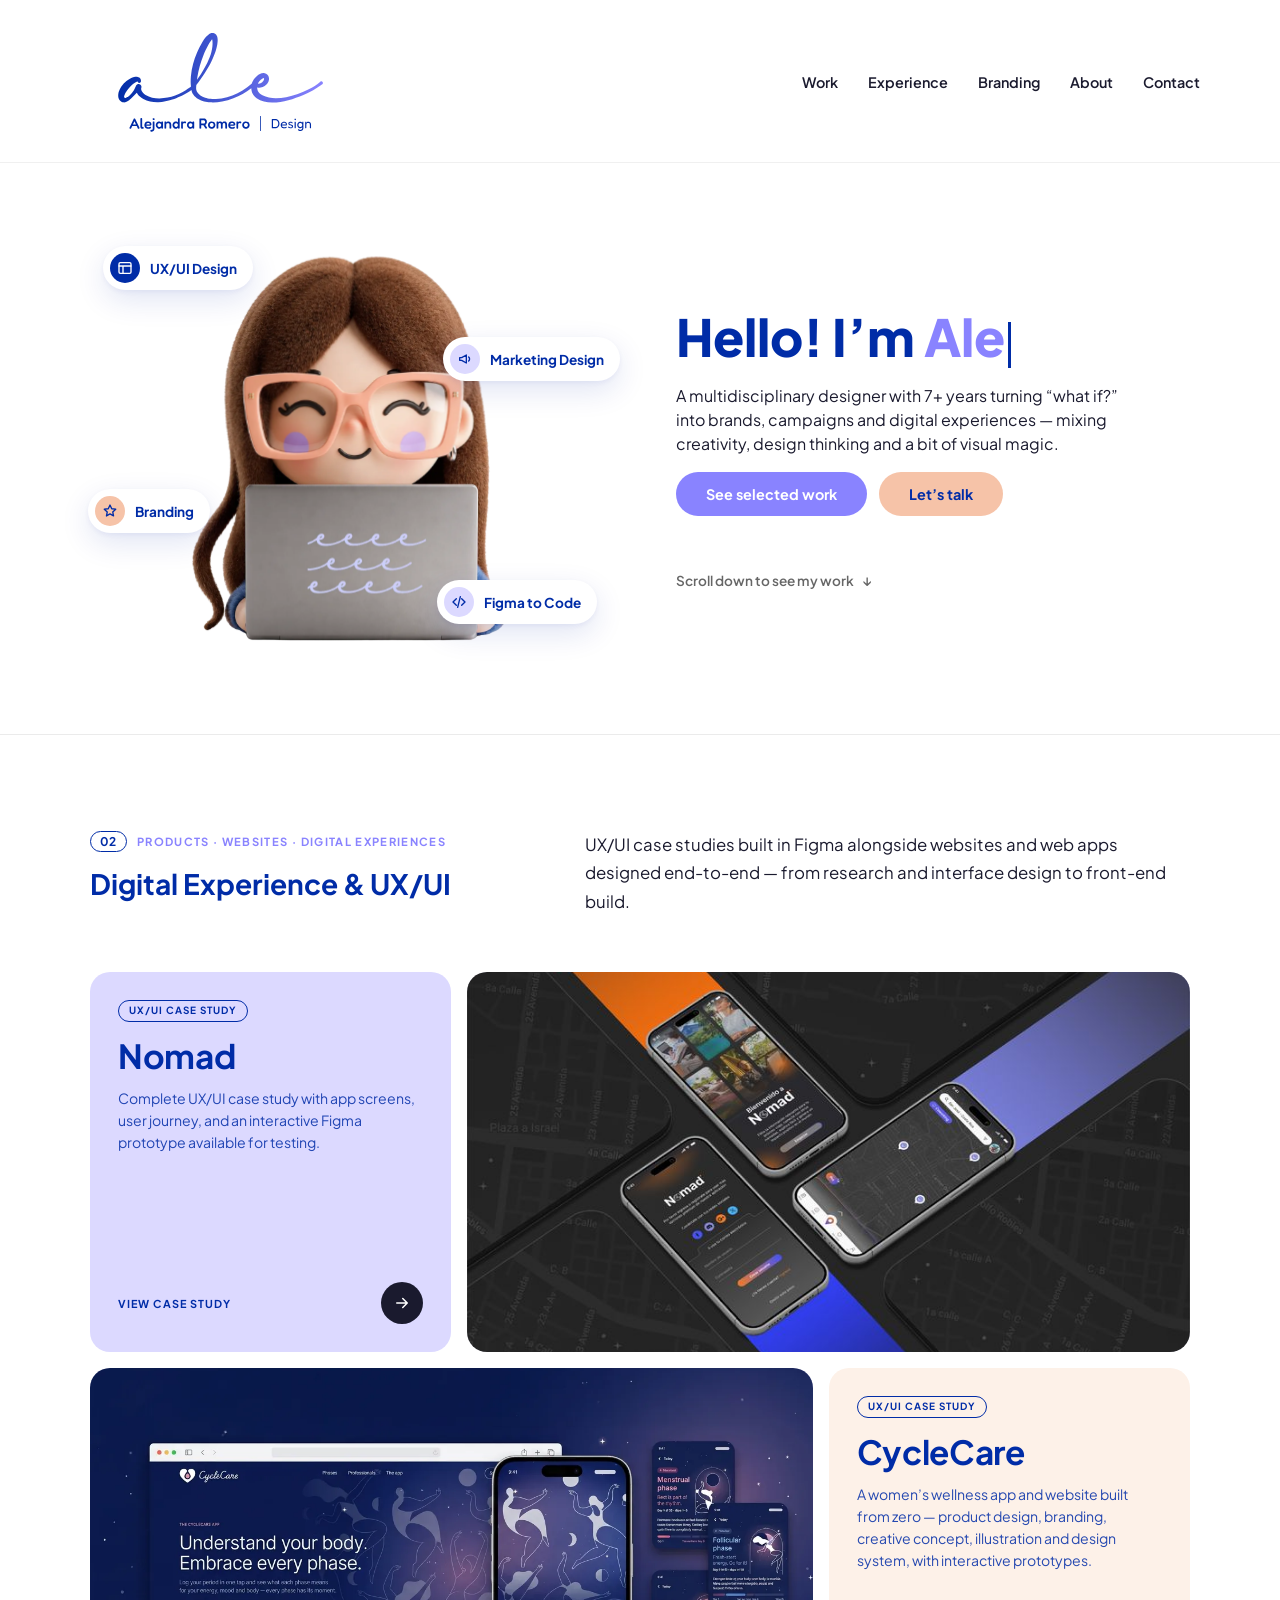
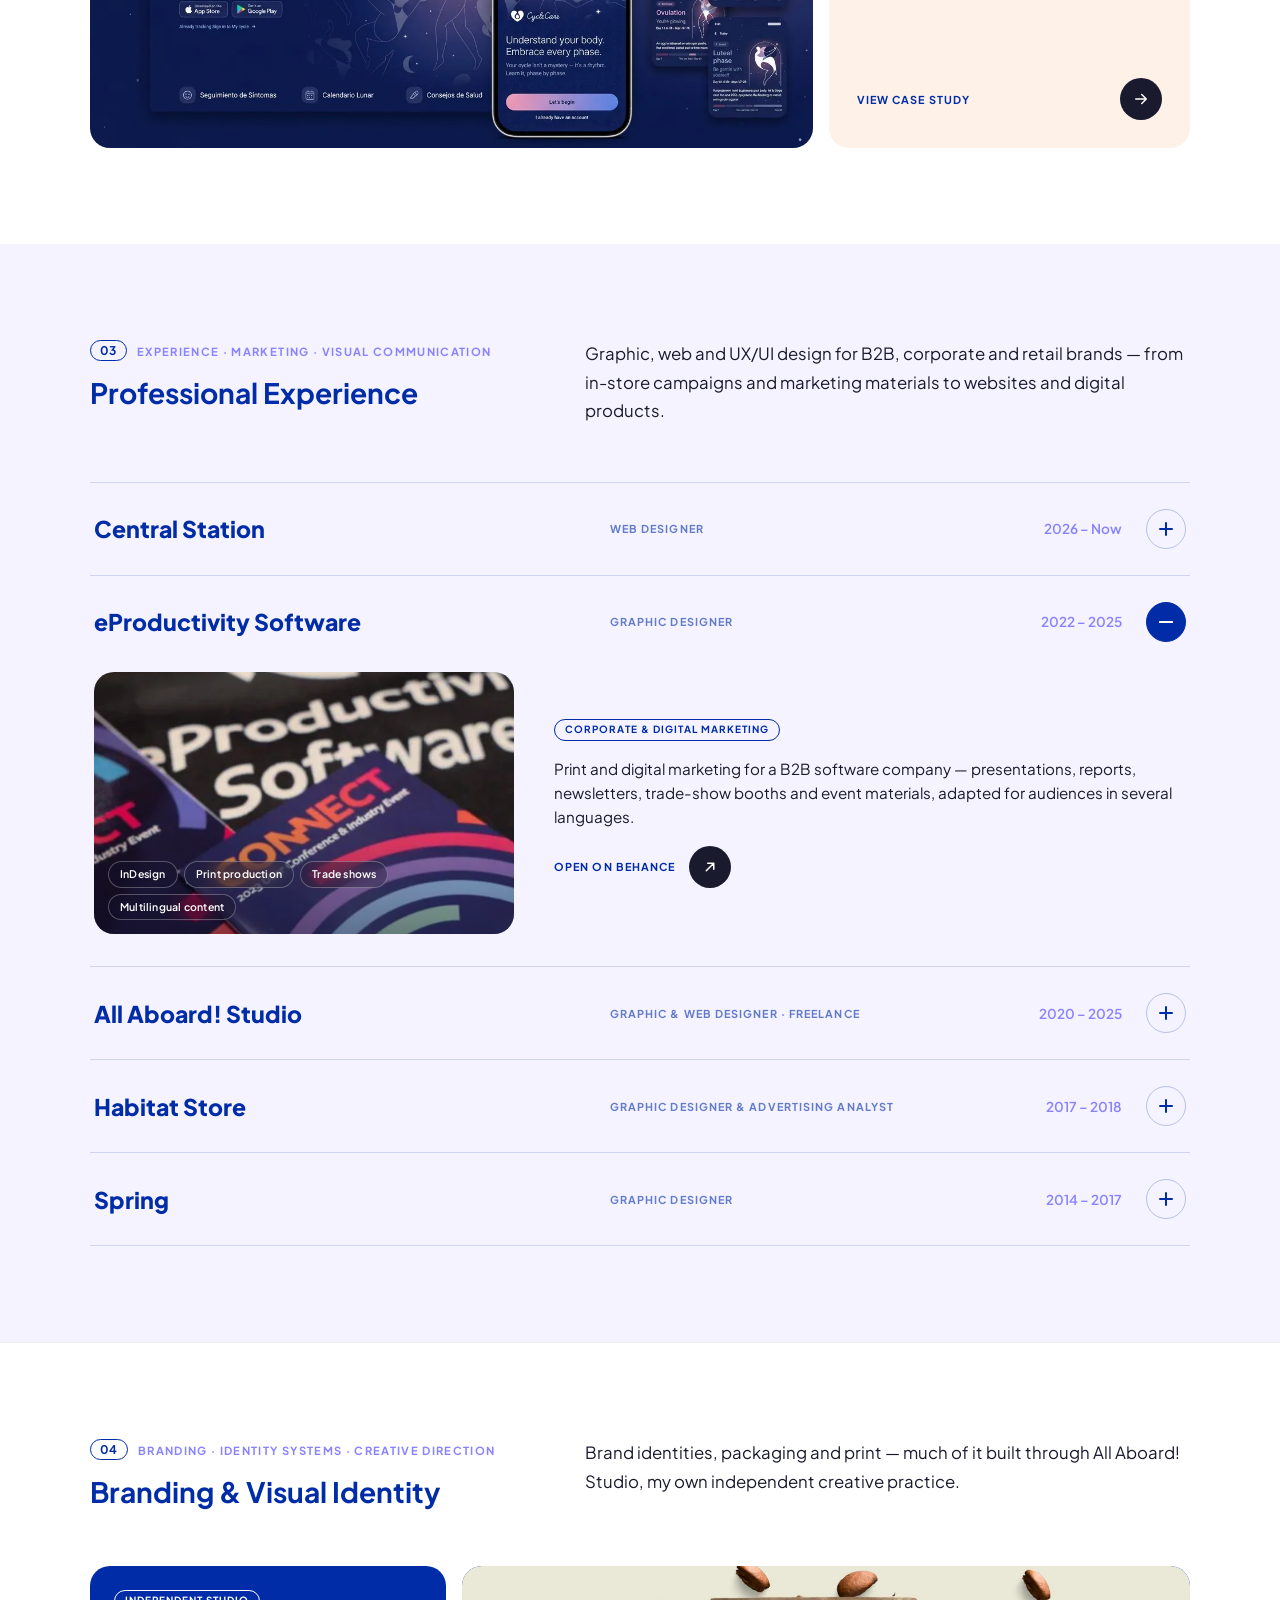
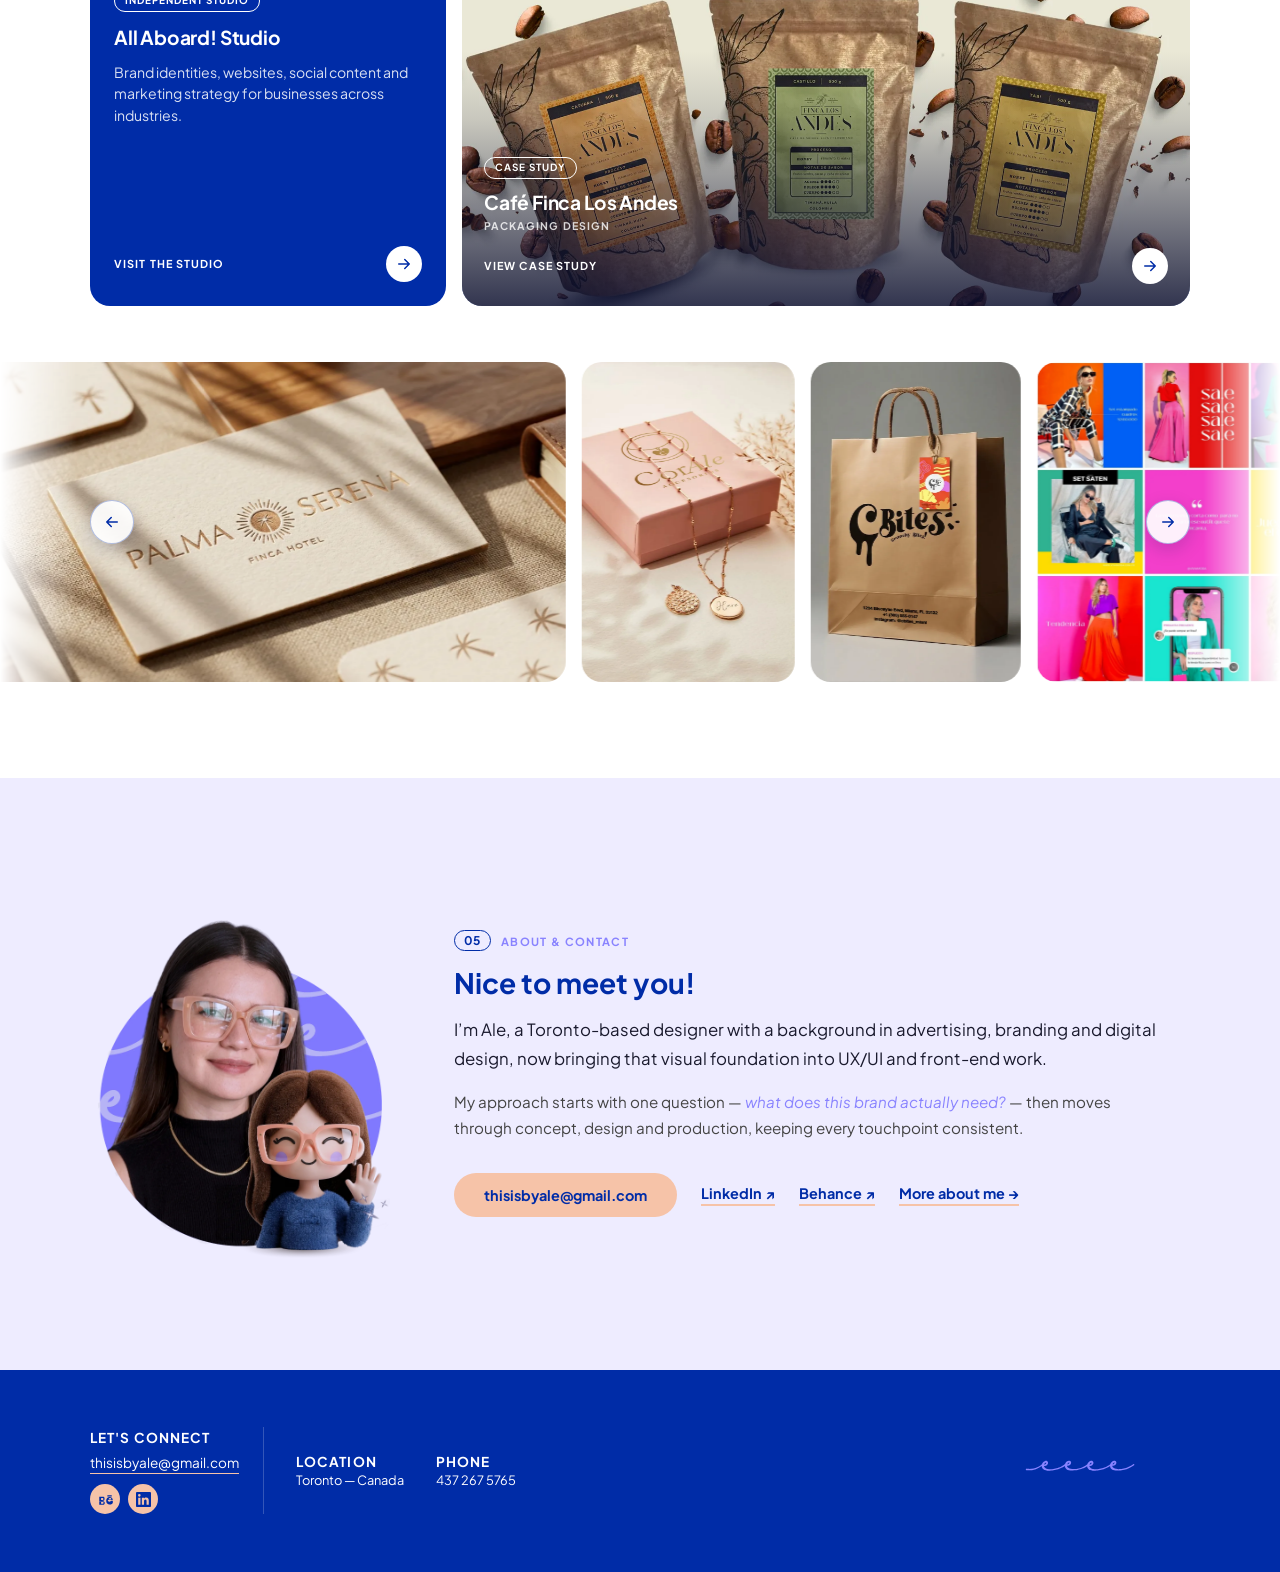
==== index.html @ 92f17f4b "Marquee v2: full-width strips with arrows over images; more spacing on home; All Aboard! page galler" ====
<!DOCTYPE html>
<html lang="en">
<head>
  <meta charset="UTF-8" />
  <meta name="viewport" content="width=device-width, initial-scale=1.0" />
  <title>Ale — Multidisciplinary Designer</title>
  <link rel="icon" href="favicon.ico" sizes="any" />
  <link rel="icon" type="image/png" sizes="32x32" href="assets/favicon-32x32.png" />
  <link rel="icon" type="image/png" sizes="16x16" href="assets/favicon-16x16.png" />
  <link rel="apple-touch-icon" href="assets/apple-touch-icon.png" />
  <link rel="stylesheet" href="style.css" />
  <link href="https://fonts.googleapis.com/css2?family=Plus+Jakarta+Sans:wght@400;500;600;700;800&display=swap" rel="stylesheet" />
</head>
<body>

  <!-- NAV -->
  <nav class="nav">
    <a href="#home" class="nav-brand">
      <img src="assets/ale-logo.svg" alt="ale" class="nav-logo" />
    </a>
    <ul class="nav-links">
      <li><a href="#work" class="nav-link">Work</a></li>
      <li><a href="#experience" class="nav-link">Experience</a></li>
      <li><a href="#branding" class="nav-link">Branding</a></li>
      <li><a href="about.html" class="nav-link">About</a></li>
      <li><a href="#contact" class="nav-link">Contact</a></li>
    </ul>
    <button class="hamburger" aria-label="Menu">
      <span></span><span></span><span></span>
    </button>
  </nav>

  <!-- 01 · HERO -->
  <section class="hero hero-compact" id="home">
    <div class="hero-illo">
      <div class="hero-stage">
      <div class="illo-img ale-anim" role="img" aria-label="Alejandra 3D illustration">
        <div class="ale-breathe">
          <img class="ale-l ale-body" src="assets/3d-image-ale.webp" alt="" />
          <img class="ale-l ale-head" src="assets/3d-image-ale.webp" alt="" />
          <img class="ale-l ale-hl" src="assets/3d-image-ale.webp" alt="" />
          <img class="ale-l ale-hr" src="assets/3d-image-ale.webp" alt="" />
          <img class="ale-l ale-laptop" src="assets/3d-image-ale.webp" alt="" />
        </div>
      </div>
      <ul class="hero-tags" aria-label="Disciplines">
        <li class="hero-tag hero-tag--1"><span class="hero-tag-icon tone-blue" aria-hidden="true"><svg viewBox="0 0 24 24"><rect x="3" y="4" width="18" height="16" rx="2"/><path d="M3 9h18M9 9v11"/></svg></span>UX/UI Design</li>
        <li class="hero-tag hero-tag--3"><span class="hero-tag-icon tone-lilac" aria-hidden="true"><svg viewBox="0 0 24 24"><path d="M4 10v4h3l7 4V6L7 10H4z"/><path d="M17.5 9a4 4 0 0 1 0 6"/></svg></span>Marketing Design</li>
        <li class="hero-tag hero-tag--5"><span class="hero-tag-icon tone-pink" aria-hidden="true"><svg viewBox="0 0 24 24"><path d="M12 3l2.6 5.6 6 .7-4.5 4.1 1.2 6L12 16.4 6.7 19.4l1.2-6L3.4 9.3l6-.7z"/></svg></span>Branding</li>
        <li class="hero-tag hero-tag--6"><span class="hero-tag-icon tone-lilac" aria-hidden="true"><svg viewBox="0 0 24 24"><path d="M8 7l-5 5 5 5M16 7l5 5-5 5M14 4l-4 16"/></svg></span>Figma to Code</li>
      </ul>
      </div>
    </div>
    <div class="hero-content">
      <h1 class="hero-title-new"><span class="typewriter-part">Hello! I&rsquo;m </span><span class="text-purple typewriter-part">Ale</span><span class="typewriter-cursor" aria-hidden="true"></span></h1>
      <p class="hero-subtitle-new">A multidisciplinary designer with 7+ years turning &ldquo;what if?&rdquo; into brands, campaigns and digital experiences &mdash; mixing creativity, design thinking and a bit of visual magic.</p>
      <div class="hero-actions">
        <a href="#work" class="hero-cta">See selected work</a>
        <a href="#contact" class="hero-cta hero-cta-pink">Let&rsquo;s talk</a>
      </div>
      <a href="#work" class="scroll-hint">
        <span class="scroll-hint-text">Scroll down to see my work</span>
        <span class="scroll-hint-arrow">↓</span>
      </a>
    </div>
  </section>

  <!-- 02 · DIGITAL EXPERIENCE & UX/UI -->
  <section class="work-section" id="work">
    <div class="section-header">
      <div>
        <p class="section-kicker"><span class="section-num">02</span>Products · Websites · Digital Experiences</p>
        <h2 class="section-title">Digital Experience &amp; UX/UI</h2>
      </div>
      <p class="section-desc">UX/UI case studies built in Figma alongside websites and web apps designed end-to-end &mdash; from research and interface design to front-end build.</p>
    </div>

    <div class="case-grid">

      <!-- Featured: Nomad -->
      <a href="case-studies/nomad/index.html" class="case case--feature">
        <div class="case-panel tone-lilac">
          <span class="case-tag">UX/UI Case Study</span>
          <h3 class="case-title">Nomad</h3>
          <p class="case-text">Complete UX/UI case study with app screens, user journey, and an interactive Figma prototype available for testing.</p>
          <div class="case-foot"><span class="case-cta">View case study</span><span class="case-arrow" aria-hidden="true"><svg viewBox="0 0 24 24"><path d="M5 12h14M13 6l6 6-6 6"/></svg></span></div>
        </div>
        <div class="case-media"><img src="case-studies/nomad/assets/app-overview-1600.jpg" srcset="case-studies/nomad/assets/app-overview-800.jpg 800w, case-studies/nomad/assets/app-overview-1600.jpg 1600w" sizes="(max-width: 900px) 100vw, 730px" alt="Nomad app screens: welcome, sign-in and interactive map" loading="lazy" /></div>
      </a>

      <!-- Featured: CycleCare -->
      <a href="case-studies/cyclecare/index.html" class="case case--feature case--reverse">
        <div class="case-panel tone-cream">
          <span class="case-tag">UX/UI Case Study</span>
          <h3 class="case-title">CycleCare</h3>
          <p class="case-text">A women&rsquo;s wellness app and website built from zero &mdash; product design, branding, creative concept, illustration and design system, with interactive prototypes.</p>
          <div class="case-foot"><span class="case-cta">View case study</span><span class="case-arrow" aria-hidden="true"><svg viewBox="0 0 24 24"><path d="M5 12h14M13 6l6 6-6 6"/></svg></span></div>
        </div>
        <div class="case-media"><img src="case-studies/cyclecare/assets/home-cover.webp" alt="CycleCare website in a browser, the app on a phone and the four phase screens, over a night sky" loading="lazy" /></div>
      </a>

      <!-- HIDDEN until ready (Nov 2026): Atlas Corporate Website, Tu Almohada Ideal,
           AMP, Atlas RWI Professional Hub, Pawhaus. A <template> is never rendered;
           to publish one, move its card out of this block. -->
      <template class="cases-hidden">
      <!-- Featured: Atlas Corporate Website — add link + image when ready -->
      <div class="case case--feature case--reverse is-pending">
        <div class="case-panel tone-blue">
          <span class="case-tag">Corporate Website</span>
          <h3 class="case-title">Atlas Corporate Website</h3>
          <div class="case-foot"><span class="case-soon">Coming soon</span></div>
        </div>
        <div class="case-media case-media--placeholder tone-lilac"><span>Atlas</span></div>
      </div>

      <!-- Tu Almohada Ideal — add link + image when ready -->
      <div class="case case--split is-pending">
        <div class="case-panel tone-pink">
          <span class="case-tag">Digital Experience</span>
          <h3 class="case-title">Tu Almohada Ideal</h3>
        </div>
        <div class="case-media case-media--placeholder tone-cream"><span>Coming soon</span></div>
      </div>


      <!-- Atlas Molded Products (AMP) — add link + image when ready -->
      <div class="case case--split is-pending">
        <div class="case-panel tone-lilac">
          <span class="case-tag">Digital Experience</span>
          <h3 class="case-title">Atlas Molded Products (AMP)</h3>
        </div>
        <div class="case-media case-media--placeholder tone-cream"><span>Coming soon</span></div>
      </div>

      <!-- Atlas RWI Professional Hub — add link + image when ready -->
      <div class="case case--wide case--tile tone-blue is-pending">
        <span class="case-tag">Digital Experience</span>
        <h3 class="case-title">Atlas RWI Professional Hub</h3>
        <div class="case-foot"><span class="case-soon">Coming soon</span></div>
      </div>

      <a href="https://pawhaus-shop.vercel.app/" class="case case--split" target="_blank" rel="noopener noreferrer">
        <div class="case-panel tone-pink">
          <span class="case-tag">E-commerce</span>
          <h3 class="case-title">Pawhaus</h3>
          <p class="case-text">A web e-commerce project with a shopping cart.</p>
        </div>
        <div class="case-media">
          <img src="assets/pawhaus.png" alt="Pawhaus e-commerce site" loading="lazy" />
          <div class="case-foot case-foot--over"><span class="case-cta">Visit site</span><span class="case-arrow case-arrow--light" aria-hidden="true"><svg viewBox="0 0 24 24"><path d="M5 12h14M13 6l6 6-6 6"/></svg></span></div>
        </div>
      </a>
      </template>
    </div>
  </section>

  <!-- 03 · PROFESSIONAL EXPERIENCE (accordion, with marketing thumbnails) -->
  <section class="work-section work-section--tint" id="experience">
    <div class="section-header">
      <div>
        <p class="section-kicker"><span class="section-num">03</span>Experience · Marketing · Visual Communication</p>
        <h2 class="section-title">Professional Experience</h2>
      </div>
      <p class="section-desc">Graphic, web and UX/UI design for B2B, corporate and retail brands &mdash; from in-store campaigns and marketing materials to websites and digital products.</p>
    </div>

    <div class="xp-acc">
      <details class="xp-acc-item" name="xp">
        <summary>
          <span class="xp-acc-company">Central Station</span>
          <span class="xp-acc-sector">Web Designer</span>
          <span class="xp-acc-years">2026 &ndash; Now</span>
          <span class="xp-acc-icon" aria-hidden="true"></span>
        </summary>
        <div class="xp-acc-body xp-acc-body--text">
          <div class="xp-acc-text">
            <span class="case-tag">Web &amp; UX/UI Design</span>
            <p>I lead web design for three business lines of a construction-industry client across the U.S. and Canada &mdash; mapping user flows, designing responsive layouts and building Figma design systems ready for development.</p>
            <ul class="xp-skills " aria-label="Skills"><li style="--i:0">UX/UI</li><li style="--i:1">Figma design systems</li><li style="--i:2">Responsive web</li><li style="--i:3">Infographics</li><li style="--i:4">Developer handoff</li><li style="--i:5">Claude Design</li></ul>
          </div>
        </div>
      </details>
      <details class="xp-acc-item" name="xp" open>
        <summary>
          <span class="xp-acc-company">eProductivity Software</span>
          <span class="xp-acc-sector">Graphic Designer</span>
          <span class="xp-acc-years">2022 &ndash; 2025</span>
          <span class="xp-acc-icon" aria-hidden="true"></span>
        </summary>
        <div class="xp-acc-body">
          <!-- ePS: links to Behance for now; internal page case-studies/eproductivity/ stays unlinked until finished -->
          <a href="https://www.behance.net/gallery/245825769/eProductivity-Software" class="xp-acc-thumb" target="_blank" rel="noopener noreferrer"><img src="assets/gallery/eps-marketing.webp" alt="eProductivity Software marketing materials" loading="lazy" /><ul class="xp-skills xp-skills--over" aria-label="Skills"><li style="--i:0">InDesign</li><li style="--i:1">Print production</li><li style="--i:2">Trade shows</li><li style="--i:3">Multilingual content</li></ul></a>
          <div class="xp-acc-text">
            <span class="case-tag">Corporate &amp; Digital Marketing</span>
            <p>Print and digital marketing for a B2B software company &mdash; presentations, reports, newsletters, trade-show booths and event materials, adapted for audiences in several languages.</p>
            <a href="https://www.behance.net/gallery/245825769/eProductivity-Software" class="xp-acc-link" target="_blank" rel="noopener noreferrer"><span class="case-cta">Open on Behance</span><span class="visually-hidden"> (opens in a new tab)</span><span class="case-arrow" aria-hidden="true"><svg viewBox="0 0 24 24"><path d="M7 17L17 7M9 7h8v8"/></svg></span></a>
          </div>
        </div>
      </details>
      <details class="xp-acc-item" name="xp">
        <summary>
          <span class="xp-acc-company">All Aboard! Studio</span>
          <span class="xp-acc-sector">Graphic &amp; Web Designer &middot; Freelance</span>
          <span class="xp-acc-years">2020 &ndash; 2025</span>
          <span class="xp-acc-icon" aria-hidden="true"></span>
        </summary>
        <div class="xp-acc-body">
          <a href="case-studies/all-aboard/all-aboard-studio-case-study.html" class="xp-acc-thumb"><img src="case-studies/all-aboard/assets/all-aboard-thumb.webp" alt="All Aboard! Studio brand on a laptop website, phone, business cards and brand guidelines" loading="lazy" /><ul class="xp-skills xp-skills--over" aria-label="Skills"><li style="--i:0">Branding</li><li style="--i:1">Web design</li><li style="--i:2">Social media</li><li style="--i:3">Marketing strategy</li></ul></a>
          <div class="xp-acc-text">
            <span class="case-tag">Branding, Web &amp; Strategy</span>
            <p>My independent studio: branding, websites and social media content for businesses across industries, plus consulting on business models and marketing strategy.</p>
            <a href="case-studies/all-aboard/all-aboard-studio-case-study.html" class="xp-acc-link"><span class="case-cta">See the studio</span><span class="case-arrow" aria-hidden="true"><svg viewBox="0 0 24 24"><path d="M5 12h14M13 6l6 6-6 6"/></svg></span></a>
          </div>
        </div>
      </details>
      <details class="xp-acc-item" name="xp">
        <summary>
          <span class="xp-acc-company">Habitat Store</span>
          <span class="xp-acc-sector">Graphic Designer &amp; Advertising Analyst</span>
          <span class="xp-acc-years">2017 &ndash; 2018</span>
          <span class="xp-acc-icon" aria-hidden="true"></span>
        </summary>
        <div class="xp-acc-body">
          <a href="https://www.behance.net/gallery/151233969/CHALLENGER-HABITAT-STORE" class="xp-acc-thumb" target="_blank" rel="noopener noreferrer"><img src="assets/habitat.png" alt="Habitat Store retail and marketing materials" loading="lazy" style="object-position: center top;" /><ul class="xp-skills xp-skills--over" aria-label="Skills"><li style="--i:0">Merchandising</li><li style="--i:1">Catalogues</li><li style="--i:2">Email &amp; social</li><li style="--i:3">E-commerce</li></ul></a>
          <div class="xp-acc-text">
            <span class="case-tag">Retail &amp; Marketing Communications</span>
            <p>Catalogues, in-store visual merchandising, and email and social campaigns for a home decor retailer &mdash; plus product content and UX for the launch of its new e-commerce site.</p>
            <a href="https://www.behance.net/gallery/151233969/CHALLENGER-HABITAT-STORE" class="xp-acc-link" target="_blank" rel="noopener noreferrer"><span class="case-cta">Open on Behance</span><span class="visually-hidden"> (opens in a new tab)</span><span class="case-arrow" aria-hidden="true"><svg viewBox="0 0 24 24"><path d="M7 17L17 7M9 7h8v8"/></svg></span></a>
          </div>
        </div>
      </details>
      <details class="xp-acc-item" name="xp">
        <summary>
          <span class="xp-acc-company">Spring</span>
          <span class="xp-acc-sector">Graphic Designer</span>
          <span class="xp-acc-years">2014 &ndash; 2017</span>
          <span class="xp-acc-icon" aria-hidden="true"></span>
        </summary>
        <div class="xp-acc-body">
          <a href="https://www.behance.net/gallery/51877643/SPRING" class="xp-acc-thumb" target="_blank" rel="noopener noreferrer"><img src="assets/spring.png" alt="Spring marketing materials" loading="lazy" /><ul class="xp-skills xp-skills--over" aria-label="Skills"><li style="--i:0">E-commerce</li><li style="--i:1">VTEX</li><li style="--i:2">Web metrics &amp; SEO</li><li style="--i:3">Point of sale</li></ul></a>
          <div class="xp-acc-text">
            <span class="case-tag">E-commerce &amp; Brand Communications</span>
            <p>I coordinated the brand&rsquo;s online sales channel &mdash; managing e-commerce content, banners and landing pages, and refining them with web metrics &mdash; while designing campaigns and point-of-sale materials for stores and retailers.</p>
            <a href="https://www.behance.net/gallery/51877643/SPRING" class="xp-acc-link" target="_blank" rel="noopener noreferrer"><span class="case-cta">Open on Behance</span><span class="visually-hidden"> (opens in a new tab)</span><span class="case-arrow" aria-hidden="true"><svg viewBox="0 0 24 24"><path d="M7 17L17 7M9 7h8v8"/></svg></span></a>
          </div>
        </div>
      </details>
    </div>
  </section>

  <!-- 04 · BRANDING & VISUAL IDENTITY -->
  <section class="work-section" id="branding">
    <div class="section-header">
      <div>
        <p class="section-kicker"><span class="section-num">04</span>Branding · Identity Systems · Creative Direction</p>
        <h2 class="section-title">Branding &amp; Visual Identity</h2>
      </div>
      <p class="section-desc">Brand identities, packaging and print &mdash; much of it built through All Aboard! Studio, my own independent creative practice.</p>
    </div>

    <div class="case-grid brand-grid">

      <a href="case-studies/all-aboard/all-aboard-studio-case-study.html" class="case case--tile tone-blue brand-card brand-card--studio">
        <span class="case-tag">Independent Studio</span>
        <h3 class="case-title">All Aboard! Studio</h3>
        <p class="case-text">Brand identities, websites, social content and marketing strategy for businesses across industries.</p>
        <div class="case-foot"><span class="case-cta">Visit the studio</span><span class="case-arrow case-arrow--light" aria-hidden="true"><svg viewBox="0 0 24 24"><path d="M5 12h14M13 6l6 6-6 6"/></svg></span></div>
      </a>
      <a href="case-studies/cafe-los-andes/cafe-los-andes.html" class="case case--overlay brand-card brand-card--wide">
        <img src="assets/gallery/cafe-los-andes.webp" alt="Caf&eacute; Finca Los Andes coffee bags in three varieties" loading="lazy" />
        <div class="case-overlay-body">
          <span class="case-tag">Case study</span>
          <h3 class="case-title">Caf&eacute; Finca Los Andes</h3>
          <span class="brand-card-sub">Packaging Design</span>
          <div class="case-foot"><span class="case-cta">View case study</span><span class="case-arrow case-arrow--light" aria-hidden="true"><svg viewBox="0 0 24 24"><path d="M5 12h14M13 6l6 6-6 6"/></svg></span></div>
        </div>
      </a>
    </div>

    <!-- Branding gallery as an infinite, full-width marquee (Nov 2026).
         The previous grid version is kept below in <template class="brand-grid-alt">. -->
    <div class="marquee-wrap marquee-wrap--home">
    <div class="brand-marquee" data-marquee aria-label="Selected brand work from All Aboard! Studio">
      <div class="brand-marquee-track" data-set="10">
        <a href="case-studies/all-aboard/all-aboard-studio-case-study.html" class="marquee-item" aria-label="Palma Serena Finca Hotel business card with gold foil logo &mdash; see more at All Aboard! Studio"><img src="assets/gallery/palma-serena-card.webp" alt="Palma Serena Finca Hotel business card with gold foil logo" width="1419" height="736" loading="lazy" /><span class="brand-pic-label">Brand Identity</span></a>
        <a href="case-studies/all-aboard/all-aboard-studio-case-study.html" class="marquee-item" aria-label="CorAle Accesorios pink jewelry box with gold foil logo &mdash; see more at All Aboard! Studio"><img src="assets/gallery/corale.webp" alt="CorAle Accesorios pink jewelry box with gold foil logo" width="736" height="1104" loading="lazy" /><span class="brand-pic-label">Packaging</span></a>
        <a href="case-studies/all-aboard/all-aboard-studio-case-study.html" class="marquee-item" aria-label="Cbites kraft paper bag with the drip logo and a colorful hang tag &mdash; see more at All Aboard! Studio"><img src="assets/gallery/cbites.webp" alt="Cbites kraft paper bag with the drip logo and a colorful hang tag" width="832" height="1267" loading="lazy" /><span class="brand-pic-label">Branding &amp; Packaging</span></a>
        <a href="case-studies/all-aboard/all-aboard-studio-case-study.html" class="marquee-item" aria-label="Viva Moda colourful fashion Instagram grid &mdash; see more at All Aboard! Studio"><img src="assets/gallery/viva-moda.webp" alt="Viva Moda colourful fashion Instagram grid" width="1400" height="1400" loading="lazy" /><span class="brand-pic-label">Social Media Content</span></a>
        <a href="case-studies/all-aboard/all-aboard-studio-case-study.html" class="marquee-item" aria-label="Illustrated save-the-date wedding invitation &mdash; see more at All Aboard! Studio"><img src="assets/gallery/wedding-invitation.webp" alt="Illustrated save-the-date wedding invitation" width="1400" height="747" loading="lazy" /><span class="brand-pic-label">Illustration &amp; Print</span></a>
        <a href="case-studies/all-aboard/all-aboard-studio-case-study.html" class="marquee-item" aria-label="WiWi beauty brand Instagram grid on a phone &mdash; see more at All Aboard! Studio"><img src="assets/gallery/wiwi.webp" alt="WiWi beauty brand Instagram grid on a phone" width="1400" height="795" loading="lazy" /><span class="brand-pic-label">Social Media Content</span></a>
        <a href="case-studies/all-aboard/all-aboard-studio-case-study.html" class="marquee-item" aria-label="Zoe Boutique brand identity: logo, tissue paper, moodboard, uniform and box &mdash; see more at All Aboard! Studio"><img src="assets/gallery/zoe-brand.webp" alt="Zoe Boutique brand identity: logo, tissue paper, moodboard, uniform and box" width="1600" height="894" loading="lazy" /><span class="brand-pic-label">Brand Identity</span></a>
        <a href="case-studies/all-aboard/all-aboard-studio-case-study.html" class="marquee-item" aria-label="Fruta Lokura branded cap, polo shirt and apron &mdash; see more at All Aboard! Studio"><img src="assets/gallery/fruta-lokura-uniform.webp" alt="Fruta Lokura branded cap, polo shirt and apron" width="1200" height="1150" loading="lazy" /><span class="brand-pic-label">Branding</span></a>
        <a href="case-studies/all-aboard/all-aboard-studio-case-study.html" class="marquee-item" aria-label="Tant&uacute; Kids Store loyalty card, front and back &mdash; see more at All Aboard! Studio"><img src="assets/gallery/tantu.webp" alt="Tant&uacute; Kids Store loyalty card, front and back" width="900" height="893" loading="lazy" /><span class="brand-pic-label">Print Design</span></a>
        <a href="case-studies/all-aboard/all-aboard-studio-case-study.html" class="marquee-item" aria-label="Maranatha Instagram feed with illustrated posts &mdash; see more at All Aboard! Studio"><img src="assets/gallery/maranatha-feed.webp" alt="Maranatha Instagram feed with illustrated posts" width="924" height="1154" loading="lazy" /><span class="brand-pic-label">Illustration</span></a>
        <a href="case-studies/all-aboard/all-aboard-studio-case-study.html" class="marquee-item" aria-hidden="true" tabindex="-1"><img src="assets/gallery/palma-serena-card.webp" alt="" width="1419" height="736" loading="lazy" /><span class="brand-pic-label">Brand Identity</span></a>
        <a href="case-studies/all-aboard/all-aboard-studio-case-study.html" class="marquee-item" aria-hidden="true" tabindex="-1"><img src="assets/gallery/corale.webp" alt="" width="736" height="1104" loading="lazy" /><span class="brand-pic-label">Packaging</span></a>
        <a href="case-studies/all-aboard/all-aboard-studio-case-study.html" class="marquee-item" aria-hidden="true" tabindex="-1"><img src="assets/gallery/cbites.webp" alt="" width="832" height="1267" loading="lazy" /><span class="brand-pic-label">Branding &amp; Packaging</span></a>
        <a href="case-studies/all-aboard/all-aboard-studio-case-study.html" class="marquee-item" aria-hidden="true" tabindex="-1"><img src="assets/gallery/viva-moda.webp" alt="" width="1400" height="1400" loading="lazy" /><span class="brand-pic-label">Social Media Content</span></a>
        <a href="case-studies/all-aboard/all-aboard-studio-case-study.html" class="marquee-item" aria-hidden="true" tabindex="-1"><img src="assets/gallery/wedding-invitation.webp" alt="" width="1400" height="747" loading="lazy" /><span class="brand-pic-label">Illustration &amp; Print</span></a>
        <a href="case-studies/all-aboard/all-aboard-studio-case-study.html" class="marquee-item" aria-hidden="true" tabindex="-1"><img src="assets/gallery/wiwi.webp" alt="" width="1400" height="795" loading="lazy" /><span class="brand-pic-label">Social Media Content</span></a>
        <a href="case-studies/all-aboard/all-aboard-studio-case-study.html" class="marquee-item" aria-hidden="true" tabindex="-1"><img src="assets/gallery/zoe-brand.webp" alt="" width="1600" height="894" loading="lazy" /><span class="brand-pic-label">Brand Identity</span></a>
        <a href="case-studies/all-aboard/all-aboard-studio-case-study.html" class="marquee-item" aria-hidden="true" tabindex="-1"><img src="assets/gallery/fruta-lokura-uniform.webp" alt="" width="1200" height="1150" loading="lazy" /><span class="brand-pic-label">Branding</span></a>
        <a href="case-studies/all-aboard/all-aboard-studio-case-study.html" class="marquee-item" aria-hidden="true" tabindex="-1"><img src="assets/gallery/tantu.webp" alt="" width="900" height="893" loading="lazy" /><span class="brand-pic-label">Print Design</span></a>
        <a href="case-studies/all-aboard/all-aboard-studio-case-study.html" class="marquee-item" aria-hidden="true" tabindex="-1"><img src="assets/gallery/maranatha-feed.webp" alt="" width="924" height="1154" loading="lazy" /><span class="brand-pic-label">Illustration</span></a>
      </div>
    </div>
      <button class="carousel-btn marquee-arrow marquee-arrow--prev" type="button" data-marquee-dir="-1" aria-label="Previous"><svg viewBox="0 0 24 24"><path d="M19 12H5M11 6l-6 6 6 6"/></svg></button>
      <button class="carousel-btn marquee-arrow marquee-arrow--next" type="button" data-marquee-dir="1" aria-label="Next"><svg viewBox="0 0 24 24"><path d="M5 12h14M13 6l6 6-6 6"/></svg></button>
    </div>

    <template class="brand-grid-alt">
      <!-- To go back to the grid: move these tiles back into .brand-grid and delete .brand-marquee -->
      <a href="case-studies/all-aboard/all-aboard-studio-case-study.html" class="brand-pic brand-pic--wide" aria-label="Palma Serena Finca Hotel brand identity &mdash; see more at All Aboard! Studio">
        <img src="assets/gallery/palma-serena-card.webp" alt="Palma Serena Finca Hotel business card with gold foil logo" loading="lazy" />
        <span class="brand-pic-label">Brand Identity</span>
      </a>
      <a href="case-studies/all-aboard/all-aboard-studio-case-study.html" class="brand-pic" aria-label="CorAle Accesorios pink jewelry box with gold foil logo &mdash; see more at All Aboard! Studio">
        <img src="assets/gallery/corale.webp" alt="CorAle Accesorios pink jewelry box with gold foil logo" loading="lazy" />
        <span class="brand-pic-label">Packaging</span>
      </a>
      <a href="case-studies/all-aboard/all-aboard-studio-case-study.html" class="brand-pic" aria-label="Cbites kraft paper bag with the drip logo and a colorful hang tag &mdash; see more at All Aboard! Studio">
        <img src="assets/gallery/cbites.webp" alt="Cbites kraft paper bag with the drip logo and a colorful hang tag" loading="lazy" />
        <span class="brand-pic-label">Branding &amp; Packaging</span>
      </a>
      <a href="case-studies/all-aboard/all-aboard-studio-case-study.html" class="brand-pic brand-pic--wide brand-pic--mob-single" aria-label="Illustrated save-the-date wedding invitation &mdash; see more at All Aboard! Studio">
        <img src="assets/gallery/wedding-invitation.webp" alt="Illustrated save-the-date wedding invitation" loading="lazy" />
        <span class="brand-pic-label">Illustration &amp; Print</span>
      </a>
      <a href="case-studies/all-aboard/all-aboard-studio-case-study.html" class="brand-pic brand-pic--wide" aria-label="Zoe Boutique brand identity &mdash; see more at All Aboard! Studio">
        <img src="assets/gallery/zoe-brand.webp" alt="Zoe Boutique brand identity: logo, monogram tissue paper, moodboard, uniform and shipping box" loading="lazy" />
        <span class="brand-pic-label">Brand Identity</span>
      </a>
      <a href="case-studies/all-aboard/all-aboard-studio-case-study.html" class="brand-pic" aria-label="Tant&uacute; Kids Store loyalty card &mdash; see more at All Aboard! Studio">
        <img src="assets/gallery/tantu.webp" alt="Tant&uacute; Kids Store loyalty card, front and back" loading="lazy" />
        <span class="brand-pic-label">Print Design</span>
      </a>
    </template>

    <!-- HIDDEN from the gallery (Nov 2026): WiWi, Viva Moda, Fruta Lokura, Maranatha. -->
    <template class="cases-hidden">
      <a href="case-studies/all-aboard/all-aboard-studio-case-study.html" class="brand-pic brand-pic--wide" aria-label="WiWi beauty brand Instagram grid on a phone &mdash; see more at All Aboard! Studio">
        <img src="assets/gallery/wiwi.webp" alt="WiWi beauty brand Instagram grid on a phone" loading="lazy" />
        <span class="brand-pic-label">Social Media Content</span>
      </a>
      <a href="case-studies/all-aboard/all-aboard-studio-case-study.html" class="brand-pic" aria-label="Viva Moda fashion Instagram grid &mdash; see more at All Aboard! Studio">
        <img src="assets/gallery/viva-moda.webp" alt="Viva Moda fashion Instagram grid" loading="lazy" />
        <span class="brand-pic-label">Social Media Content</span>
      </a>
      <a href="case-studies/all-aboard/all-aboard-studio-case-study.html" class="brand-pic" aria-label="Fruta Lokura brand applied to social posts and apparel &mdash; see more at All Aboard! Studio">
        <img src="assets/gallery/fruta-lokura-uniform.webp" alt="Fruta Lokura branded cap, polo shirt and apron" loading="lazy" />
        <span class="brand-pic-label">Branding</span>
      </a>
      <a href="case-studies/all-aboard/all-aboard-studio-case-study.html" class="brand-pic" aria-label="Maranatha illustrated social media posts &mdash; see more at All Aboard! Studio">
        <img src="assets/gallery/maranatha-feed.webp" alt="Maranatha Instagram feed with illustrated posts and product photos" loading="lazy" />
        <span class="brand-pic-label">Illustration</span>
      </a>
    </template>

    <!-- HIDDEN (Nov 2026): previous branding cards (Cbites, Maranatha, KWH, Agency collaborations). -->
    <template class="cases-hidden">
    <div class="case-grid">

      <a href="case-studies/all-aboard/all-aboard-studio-case-study.html" class="case case--feature">
        <div class="case-panel tone-blue">
          <span class="case-tag">Independent Studio</span>
          <h3 class="case-title">All Aboard! Studio</h3>
          <p class="case-text">Brand identities, content and digital design for 30+ clients across industries.</p>
          <div class="case-foot"><span class="case-cta">See the full case study</span><span class="case-arrow case-arrow--light" aria-hidden="true"><svg viewBox="0 0 24 24"><path d="M5 12h14M13 6l6 6-6 6"/></svg></span></div>
        </div>
        <div class="case-media"><img src="case-studies/all-aboard/assets/hero-image.webp" alt="All Aboard! Studio work" loading="lazy" /></div>
      </a>

      <a href="case-studies/cafe-los-andes/cafe-los-andes.html" class="case case--split">
        <div class="case-panel tone-cream">
          <span class="case-tag">Packaging Design</span>
          <h3 class="case-title">Caf&eacute; Finca Los Andes</h3>
          <p class="case-text">A single-ink packaging system built around three coffee varieties.</p>
        </div>
        <div class="case-media">
          <img src="assets/cafe-finca-los-andes.webp" alt="Café Finca Los Andes packaging" loading="lazy" />
          <div class="case-foot case-foot--over"><span class="case-cta">View case study</span><span class="case-arrow case-arrow--light" aria-hidden="true"><svg viewBox="0 0 24 24"><path d="M5 12h14M13 6l6 6-6 6"/></svg></span></div>
        </div>
      </a>

      <a href="case-studies/all-aboard/all-aboard-studio-case-study.html" class="case case--overlay case--tall">
        <img src="case-studies/all-aboard/assets/cbites-cover.webp" alt="Cbites kraft paper bag with the drip logo and a colorful hang tag" loading="lazy" />
        <div class="case-overlay-body">
          <span class="case-tag">Branding</span>
          <h3 class="case-title">Cbites</h3>
          <div class="case-foot"><span class="case-cta">View more</span><span class="case-arrow case-arrow--light" aria-hidden="true"><svg viewBox="0 0 24 24"><path d="M5 12h14M13 6l6 6-6 6"/></svg></span></div>
        </div>
      </a>

      <a href="case-studies/all-aboard/all-aboard-studio-case-study.html" class="case case--split">
        <div class="case-panel tone-lilac">
          <span class="case-tag">Branding</span>
          <h3 class="case-title">Maranatha</h3>
        </div>
        <div class="case-media">
          <img src="case-studies/all-aboard/assets/maranatha-social-media.jpg" alt="Maranatha branding" loading="lazy" />
          <div class="case-foot case-foot--over"><span class="case-cta">View more</span><span class="case-arrow case-arrow--light" aria-hidden="true"><svg viewBox="0 0 24 24"><path d="M5 12h14M13 6l6 6-6 6"/></svg></span></div>
        </div>
      </a>

      <!-- KWH — add link when ready -->
      <div class="case case--overlay case--wide is-pending">
        <img src="assets/kwh-brand-kit.jpg" alt="KWH Connecting with Humanity brand kit" loading="lazy" />
        <div class="case-overlay-body">
          <span class="case-tag">Branding &amp; Print Design</span>
          <h3 class="case-title">KWH Connecting with Humanity</h3>
        </div>
      </div>

      <!-- Agency collaborations — add link + image when ready -->
      <div class="case case--tile tone-pink is-pending">
        <span class="case-tag">Agency Work</span>
        <h3 class="case-title">Selected Canadian Agency Collaborations</h3>
        <div class="case-foot"><span class="case-soon">Coming soon</span></div>
      </div>

    </div>
    </template>
  </section>

  <!-- HIDDEN until the marketing case studies are ready (Nov 2026).
       Previous "03 · Marketing & Graphic Design" carousel and the old
       "05 · Professional Experience" list. A <template> is never rendered. -->
  <template class="sections-hidden">
  <!-- 03 · MARKETING & GRAPHIC DESIGN -->
  <section class="work-section work-section--tint" id="marketing">
    <div class="section-header">
      <div>
        <p class="section-kicker"><span class="section-num">03</span>Campaigns · Marketing · Visual Communication</p>
        <h2 class="section-title">Marketing &amp; Graphic Design</h2>
      </div>
      <p class="section-desc">Integrated campaigns and ongoing brand communications for retail, e-commerce and B2B &mdash; across store graphics, social media, newsletters and web.</p>
    </div>

    <div class="carousel" data-carousel>
      <div class="carousel-controls">
        <button class="carousel-btn" data-dir="-1" aria-label="Previous projects"><svg viewBox="0 0 24 24"><path d="M19 12H5M11 6l-6 6 6 6"/></svg></button>
        <button class="carousel-btn" data-dir="1" aria-label="Next projects"><svg viewBox="0 0 24 24"><path d="M5 12h14M13 6l6 6-6 6"/></svg></button>
      </div>
      <div class="carousel-track">

        <!-- Integrated campaigns (large) — add link + image when ready -->
        <div class="case case--slide case--slide-lg case--tile tone-lilac is-pending">
          <span class="case-tag">Integrated Campaign</span>
          <h3 class="case-title case-title--lg">Spring &mdash; More Room for Your Dreams</h3>
          <div class="case-foot"><span class="case-soon">Coming soon</span></div>
        </div>

        <div class="case case--slide case--slide-lg case--tile tone-pink is-pending">
          <span class="case-tag">Integrated Campaign</span>
          <h3 class="case-title case-title--lg">Habitat Store &mdash; Wedding Gift Registry</h3>
          <div class="case-foot"><span class="case-soon">Coming soon</span></div>
        </div>

        <div class="case case--slide case--slide-lg case--tile tone-blue is-pending">
          <span class="case-tag">Integrated Campaign</span>
          <h3 class="case-title case-title--lg">Habitat Store &mdash; Para Mam&aacute; Campaign</h3>
          <div class="case-foot"><span class="case-soon">Coming soon</span></div>
        </div>

        <!-- Curated galleries -->
        <a href="https://www.behance.net/gallery/51877643/SPRING" class="case case--slide case--overlay" target="_blank" rel="noopener noreferrer">
          <img src="assets/spring.png" alt="Spring marketing materials" loading="lazy" />
          <div class="case-overlay-body">
            <span class="case-tag">Gallery</span>
            <h3 class="case-title">Spring &mdash; Marketing &amp; Brand Communications</h3>
            <div class="case-foot"><span class="case-cta">View gallery</span><span class="case-arrow case-arrow--light" aria-hidden="true"><svg viewBox="0 0 24 24"><path d="M5 12h14M13 6l6 6-6 6"/></svg></span></div>
          </div>
        </a>

        <a href="https://www.behance.net/gallery/151233969/CHALLENGER-HABITAT-STORE" class="case case--slide case--overlay" target="_blank" rel="noopener noreferrer">
          <img src="assets/habitat.png" alt="Habitat Store retail and marketing materials" loading="lazy" />
          <div class="case-overlay-body">
            <span class="case-tag">Gallery</span>
            <h3 class="case-title">Habitat &mdash; Retail &amp; Marketing Communications</h3>
            <div class="case-foot"><span class="case-cta">View gallery</span><span class="case-arrow case-arrow--light" aria-hidden="true"><svg viewBox="0 0 24 24"><path d="M5 12h14M13 6l6 6-6 6"/></svg></span></div>
          </div>
        </a>

        <a href="case-studies/eproductivity/eproductivity.html" class="case case--slide case--overlay">
          <img src="assets/gallery/eps-marketing.webp" alt="eProductivity Software marketing materials" loading="lazy" />
          <div class="case-overlay-body">
            <span class="case-tag">Gallery</span>
            <h3 class="case-title">eProductivity Software &mdash; Corporate &amp; Digital Marketing</h3>
            <div class="case-foot"><span class="case-cta">View project</span><span class="case-arrow case-arrow--light" aria-hidden="true"><svg viewBox="0 0 24 24"><path d="M5 12h14M13 6l6 6-6 6"/></svg></span></div>
          </div>
        </a>

      </div>
    </div>
  </section>

  <!-- 05 · PROFESSIONAL EXPERIENCE -->
  <section class="xp-section" id="experience">
    <div class="xp-inner">
      <div class="xp-intro">
        <p class="section-kicker"><span class="section-num">05</span>Experience</p>
        <h2 class="section-title">Professional Experience</h2>
        <p class="section-desc">7+ years in graphic design roles within marketing departments, keeping brands consistent across retail, physical stores, e-commerce and social media.</p>
      </div>
      <ol class="xp-list">
        <li class="xp-item">
          <span class="xp-company">Atlas / Central Station</span>
          <span class="xp-years"></span>
        </li>
        <li class="xp-item">
          <span class="xp-company">eProductivity Software</span>
          <span class="xp-years">2022 &ndash; 2025</span>
          <span class="xp-desc">Brand integrity across print and digital marketing materials.</span>
        </li>
        <li class="xp-item">
          <span class="xp-company">Habitat Store</span>
          <span class="xp-years">2017 &ndash; 2018</span>
          <span class="xp-desc">Graphic and digital design for a furniture and home goods brand.</span>
        </li>
        <li class="xp-item">
          <span class="xp-company">Spring</span>
          <span class="xp-years">2014 &ndash; 2017</span>
          <span class="xp-desc">Digital and print materials for a mattress brand.</span>
        </li>
        <li class="xp-item">
          <span class="xp-company">Independent &amp; Agency Collaborations</span>
          <span class="xp-years"></span>
          <span class="xp-desc">All Aboard! Studio &mdash; 30+ clients across industries.</span>
        </li>
      </ol>
    </div>
  </section>

  </template>

  <!-- 05 · ABOUT & CONTACT -->
  <section class="contact-section" id="contact">
    <div class="contact-inner">
      <div class="contact-photo">
        <img src="assets/photo-ale.webp" alt="Alejandra Romero" loading="lazy" />
      </div>
      <div class="contact-text">
        <p class="section-kicker"><span class="section-num">05</span>About &amp; Contact</p>
        <h2 class="section-title">Nice to meet you!</h2>
        <p class="section-desc">I&rsquo;m Ale, a Toronto-based designer with a background in advertising, branding and digital design, now bringing that visual foundation into UX/UI and front-end work.</p>
        <p class="contact-approach">My approach starts with one question &mdash; <em>what does this brand actually need?</em> &mdash; then moves through concept, design and production, keeping every touchpoint consistent.</p>
        <div class="contact-links">
          <a href="mailto:thisisbyale@gmail.com" class="hero-cta hero-cta-pink">thisisbyale@gmail.com</a>
          <a href="https://www.linkedin.com/in/alejandra-romero-c" class="contact-link" target="_blank" rel="noopener noreferrer">LinkedIn ↗</a>
          <a href="https://www.behance.net/romeroalejandra" class="contact-link" target="_blank" rel="noopener noreferrer">Behance ↗</a>
          <a href="about.html" class="contact-link">More about me →</a>
        </div>
      </div>
    </div>
  </section>

  <!-- FOOTER -->
  <footer class="footer">
    <div class="footer-inner">
      <div class="footer-col footer-connect">
        <p class="footer-label">LET'S CONNECT</p>
        <a href="mailto:thisisbyale@gmail.com" class="footer-email">thisisbyale@gmail.com</a>
        <div class="footer-socials">
          <a href="https://www.behance.net/romeroalejandra" class="footer-social-link" target="_blank" rel="noopener noreferrer" aria-label="Behance">
            <svg xmlns="http://www.w3.org/2000/svg" viewBox="0 0 24 24" fill="currentColor" class="footer-social-icon"><path d="M22 7h-7V5h7v2zm1.726 10c-.442 1.297-2.029 3-5.101 3-3.074 0-5.513-1.987-5.513-5.998 0-3.895 2.307-6.002 5.413-6.002 3.074 0 4.941 1.95 5.101 4.8h-7.979c.075 1.957 1.096 2.686 2.464 2.686 1.326 0 2.107-.636 2.432-1.486H23.726zM16.99 12h4.329c-.063-1.685-1.002-2.438-2.084-2.438-1.235 0-2.058.813-2.245 2.438zM7.63 7.47c.585 0 1.052.088 1.4.264.348.175.632.418.852.727.219.31.377.664.472 1.062.096.398.143.82.143 1.267 0 .604-.083 1.134-.249 1.589-.166.455-.407.838-.723 1.149a2.83 2.83 0 0 1-1.118.667c-.436.147-.929.22-1.48.22H2V7.47h5.63zm-.36 5.42c.386 0 .704-.125.954-.375.25-.25.375-.664.375-1.242 0-.577-.118-.995-.352-1.253-.235-.257-.58-.386-1.035-.386H4.97v3.256h2.3zM2 14.892h5.84c.576 0 1.055.073 1.437.22.382.147.682.344.9.592.22.247.374.53.464.85.09.319.135.65.135.993 0 .414-.057.8-.17 1.155a2.43 2.43 0 0 1-.52.918c-.237.265-.545.47-.925.617-.38.147-.832.22-1.357.22H2v-5.565zm2.97 3.77h2.555c.45 0 .793-.12 1.03-.36.237-.24.355-.582.355-1.025 0-.443-.121-.782-.362-1.016-.241-.234-.578-.351-1.01-.351H4.97v2.752z"/></svg>
          </a>
          <a href="https://www.linkedin.com/in/alejandra-romero-c" class="footer-social-link" target="_blank" rel="noopener noreferrer" aria-label="LinkedIn">
            <svg xmlns="http://www.w3.org/2000/svg" viewBox="0 0 24 24" fill="currentColor" class="footer-social-icon"><path d="M20.447 20.452h-3.554v-5.569c0-1.328-.027-3.037-1.852-3.037-1.853 0-2.136 1.445-2.136 2.939v5.667H9.351V9h3.414v1.561h.046c.477-.9 1.637-1.85 3.37-1.85 3.601 0 4.267 2.37 4.267 5.455v6.286zM5.337 7.433a2.062 2.062 0 0 1-2.063-2.065 2.064 2.064 0 1 1 2.063 2.065zm1.782 13.019H3.555V9h3.564v11.452zM22.225 0H1.771C.792 0 0 .774 0 1.729v20.542C0 23.227.792 24 1.771 24h20.451C23.2 24 24 23.227 24 22.271V1.729C24 .774 23.2 0 22.222 0h.003z"/></svg>
          </a>
        </div>
      </div>
      <div class="footer-col">
        <p class="footer-label">LOCATION</p>
        <p>Toronto — Canada</p>
      </div>
      <div class="footer-col">
        <p class="footer-label">PHONE</p>
        <p>437 267 5765</p>
      </div>
      <div class="footer-right">
        <img src="assets/ola-ale.svg" alt="" class="footer-wave-img" />
      </div>
    </div>
  </footer>

  <script src="ale-anim.js"></script>
  <script src="marquee.js"></script>

  <script src="script.js"></script>
</body>
</html>
---- style.css ----
/* ── Variables ── */
:root {
  --blue: #002ca7;
  --purple: #8983ff;
  /* Pink — new accent, used for warmer/personal touches (hero CTA, About
     page details, hover states) alongside the existing purple. */
  --pink: #f6c3a8;
  --pink-dark: #efab86;
  --pink-light: #fdf1e8;
  --lilac: #eeecff;
  --white: #ffffff;
  --light-bg: #f5f3ff;
  --text: #1a1a2e;
  --muted: #666;
  --radius: 8px;
  --font: 'Plus Jakarta Sans', sans-serif;
}

/* ── Reset ── */
*, *::before, *::after { box-sizing: border-box; margin: 0; padding: 0; }
html { scroll-behavior: smooth; }
body {
  font-family: var(--font);
  color: var(--text);
  background: var(--white);
  overflow-x: hidden;
  /* Fixes a known iOS/WebKit bug where overflow-x:hidden on body can cause
     later sections to visually bleed into earlier ones on mobile. */
  position: relative;
}
a { text-decoration: none; color: inherit; }

/* ── NAV ── */
.nav {
  position: static;
  z-index: 100;
  display: flex;
  align-items: center;
  justify-content: space-between;
  padding: 16px 80px;
  background: rgba(255,255,255,0.95);
  backdrop-filter: blur(10px);
  border-bottom: 1px solid rgba(0,0,0,0.06);
}

.nav-brand { display: flex; align-items: center; }
.nav-logo { height: 130px; width: auto; }

.nav-links {
  display: flex;
  gap: 30px;
  list-style: none;
}

.nav-link {
  font-size: 0.9rem;
  font-weight: 600;
  color: var(--text);
  position: relative;
  padding-bottom: 2px;
  transition: color 0.2s;
}
.nav-link::after {
  content: '';
  position: absolute;
  bottom: -2px; left: 0;
  width: 0; height: 2px;
  background: var(--blue);
  transition: width 0.3s ease;
}
.nav-link:hover { color: var(--blue); }
.nav-link:hover::after,
.nav-link.active::after { width: 100%; }
.nav-link.active { color: var(--blue); }

.hamburger {
  display: none;
  flex-direction: column;
  gap: 5px;
  background: none;
  border: none;
  cursor: pointer;
  padding: 4px;
}
.hamburger span {
  display: block;
  width: 24px; height: 2px;
  background: var(--blue);
  border-radius: 2px;
}
.nav-links.nav-open {
  display: flex;
  flex-direction: column;
  position: fixed;
  top: 114px; left: 0; right: 0;
  background: white;
  padding: 24px 48px;
  gap: 20px;
  box-shadow: 0 8px 24px rgba(0,0,0,0.08);
  border-top: 1px solid rgba(0,0,0,0.06);
}

/* ── HERO ── */
.hero {
  display: grid;
  grid-template-columns: 1fr 1fr;
  align-items: center;
  padding: 40px 48px 20px;
  max-width: 1200px;
  margin: 0 auto;
  gap: 48px;
}

.hero-illo {
  display: flex;
  align-items: flex-end;
  justify-content: center;
}

.illo-img {
  width: 100%;
  max-width: 500px;
  height: auto;
  animation: illoFloat 6s ease-in-out infinite;
}

@keyframes illoFloat {
  0%, 100% { transform: translateY(0); }
  50%       { transform: translateY(-14px); }
}

.hero-content { 
  padding-left: 16px; 
}

.hero-title {
  font-weight: 800;
  line-height: 1.05;
  color: var(--blue);
  margin-bottom: 16px;
  display: flex;
  flex-direction: column;
}
.line-1 {
  font-size: clamp(2.4rem, 4vw, 3.8rem);
  display: block;
  transition: transform 0.4s ease;
}
.line-2 {
  font-size: clamp(3rem, 5.5vw, 5.2rem);
  display: block;
  transition: transform 0.4s ease;
}
.hero-title:hover .line-1 { transform: translateX(10px); }
.hero-title:hover .line-2 { transform: translateX(-6px); }

.hero-subtitle {
  font-size: 0.95rem;  
  color: var(--text);
  margin-bottom: 16px;
  line-height: 1.3;     
}

.hero-skills {
  font-size: 0.88rem;
  color: var(--blue);
  font-weight: 500;
  margin-bottom: 32px;
  line-height: 1.8;
}

.hero-cta {
  display: inline-block;
  background: var(--purple);
  color: white;
  padding: 13px 30px;
  border-radius: 99px;
  font-weight: 700;
  font-size: 0.9rem;
  transition: background 0.2s, transform 0.2s;
}
.hero-cta:hover {
  background: var(--blue);
  transform: translateY(-3px);
}

/* ── HERO (compact variant) ── */
.hero-compact {
  padding: 32px 48px 32px;
  gap: 40px;
}

.hero-compact .illo-img {
  max-width: 380px;
}

.text-blue { color: var(--blue); }
.text-purple { color: var(--purple); }

.hero-title-new {
  font-size: clamp(2.2rem, 4vw, 3.4rem);
  font-weight: 800;
  line-height: 1.1;
  color: var(--blue);
  margin-bottom: 16px;
}

.typewriter-cursor {
  display: inline-block;
  width: 3px;
  height: 0.9em;
  background: var(--blue);
  margin-left: 3px;
  vertical-align: text-bottom;
  animation: typewriter-blink 0.8s step-end infinite;
}

@keyframes typewriter-blink {
  50% { opacity: 0; }
}

.hero-subtitle-new {
  font-size: 1rem;
  color: var(--text);
  line-height: 1.5;
  max-width: 460px;
  margin-bottom: 16px;
}

/* Pink CTA — the primary use of the new accent color. Dark text on a
   warm background reads as more personal/inviting than the purple CTA,
   which stays reserved for "see my work" actions. */
.hero-cta-pink {
  background: var(--pink);
  color: var(--blue);
}
.hero-cta-pink:hover {
  background: var(--purple);
  color: var(--white);
  transform: translateY(-3px);
}

.scroll-hint {
  display: flex;
  align-items: center;
  gap: 8px;
  margin-top: 56px;
  font-size: 0.85rem;
  font-weight: 600;
  color: var(--muted);
  transition: color 0.2s;
}
.scroll-hint:hover { color: var(--purple); }

.scroll-hint-arrow {
  display: inline-block;
  animation: scrollBounce 1.6s ease-in-out infinite;
}

@keyframes scrollBounce {
  0%, 100% { transform: translateY(0); }
  50% { transform: translateY(6px); }
}

/* ── PROJECTS ── */
.projects-section {
  padding: 96px 48px;
  border-top: 1px solid rgba(0,0,0,0.08);
}

/* Swipe arrow hint for the mobile horizontal-scroll cards (Work
   Experience, Projects) — hidden on desktop, shown and animated under
   900px. */
.swipe-arrow {
  display: none;
}

.section-eyebrow {
  font-size: 1rem;
  color: var(--blue);
  font-weight: 500;
  margin-bottom: 36px;
}

.projects-grid {
  display: grid;
  grid-template-columns: repeat(3, 1fr);
  gap: 40px;
  max-width: 1100px;
  margin: 0 auto;
}

.project-card {
  display: flex;
  flex-direction: column;
  gap: 14px;
  cursor: pointer;
  text-align: left;
}

.project-img {
  position: relative;
  border-radius: var(--radius);
  overflow: hidden;
  /* padding-top percentage hack instead of aspect-ratio: avoids a WebKit
     bug where grid row height computed from aspect-ratio children
     collapses when the grid's last row is incomplete. */
  padding-top: 75%; /* 4:3 */
  background: #ddd;
}

.project-img img {
  position: absolute;
  inset: 0;
  width: 100%;
  height: 100%;
  object-fit: cover;
  display: block;
  transition: transform 0.35s cubic-bezier(0.34, 1.56, 0.64, 1);
}

.project-card:hover .project-img img {
  transform: scale(1.05);
}

/* ── PROJECT HOVER OVERLAY ── */
.project-img,
.additional-img-link {
  position: relative;
}

.project-overlay {
  position: absolute;
  inset: 0;
  background: rgba(0, 20, 80, 0.75);
  display: flex;
  align-items: center;
  justify-content: center;
  opacity: 0;
  transition: opacity 0.3s ease;
  border-radius: var(--radius);
}

.project-overlay-text {
  color: white;
  font-size: 1.1rem;
  font-weight: 700;
  font-family: var(--font);
  text-align: center;
  letter-spacing: 0.02em;
  text-shadow: 0 1px 6px rgba(0,0,0,0.18);
  padding: 0 16px;
}

.project-card:hover .project-overlay,
.additional-img-link:hover .project-overlay {
  opacity: 1;
}

.project-info { padding: 0 4px; }

.project-label {
  font-size: 0.95rem;
  color: var(--blue);
  font-weight: 600;
  margin-bottom: 6px;
}
.project-label strong { font-weight: 800; }

.project-desc {
  font-size: 0.83rem;
  color: var(--muted);
  line-height: 1.6;
}



/* ── SECTION HEADER (title + description, two-column editorial layout) ── */
.section-header {
  display: grid;
  grid-template-columns: minmax(220px, 0.85fr) minmax(280px, 1.15fr);
  gap: 48px;
  align-items: start;
  text-align: left;
  max-width: 1100px;
  margin: 0 auto 56px;
}

.section-header .section-title {
  margin: 0;
  text-align: left;
}

.section-desc {
  font-size: 1.05rem;
  color: var(--text);
  line-height: 1.7;
  margin: 0;
}

@media (max-width: 900px) {
  .section-header {
    grid-template-columns: 1fr;
    gap: 16px;
  }
}

/* ── ADDITIONAL PROJECTS ── */
.additional-section {
  padding: 96px 48px;
  background: var(--white);
  text-align: center;
  border-top: 1px solid rgba(0,0,0,0.08);
}

.additional-grid {
  display: grid;
  grid-template-columns: repeat(3, 1fr);
  gap: 40px;
  max-width: 1100px;
  margin: 0 auto;
  text-align: left;
}

.additional-card {
  display: flex;
  flex-direction: column;
  gap: 20px;
  text-align: left;
}

.additional-img-link {
  display: block;
  position: relative;
  border-radius: var(--radius);
  overflow: hidden;
  padding-top: 75%; /* 4:3, see .project-img note above */
}

.additional-img {
  position: absolute;
  inset: 0;
  width: 100%;
  height: 100%;
  object-fit: cover;
  display: block;
  transition: transform 0.35s ease;
}

.additional-img-link:hover .additional-img {
  transform: scale(1.04);
}

.additional-info {
  display: flex;
  flex-direction: column;
  gap: 8px;
}

.additional-title {
  font-size: 0.95rem;
  font-weight: 800;
  color: var(--blue);
}

.additional-year {
  font-size: 0.85rem;
  color: var(--muted);
  font-weight: 500;
}

.additional-desc {
  font-size: 0.88rem;
  color: #444;
  line-height: 1.7;
}

.additional-cta {
  display: inline-block;
  margin-top: 8px;
  background: var(--purple);
  color: white;
  padding: 10px 28px;
  border-radius: 99px;
  font-size: 0.82rem;
  font-weight: 700;
  letter-spacing: 0.06em;
  width: fit-content;
  transition: background 0.2s, transform 0.2s;
}
.additional-cta:hover {
  background: var(--blue);
  transform: translateY(-2px);
}

/* ── BRANDING ── */
.branding-section {
  padding: 96px 48px;
  text-align: center;
  border-top: 1px solid rgba(0,0,0,0.08);
}

.section-title {
  font-size: clamp(1.4rem, 2.2vw, 2rem);
  font-weight: 700;
  line-height: 1.25;
  color: var(--blue);
  margin-bottom: 40px;
}

.branding-grid {
  display: grid;
  grid-template-columns: repeat(5, 1fr);
  gap: 2px;
  max-width: 1100px;
  margin: 0 auto;
}

/* CTA linking off to the full All Aboard! Studio case study, in place of
   the logo grid that used to sit here (moved into that case study's own
   "A Few of the Identities" section). */
.branding-cta {
  text-align: center;
  margin-top: 8px;
}

/* Single featured project card below the CTA — reuses the same
   .additional-card / .additional-img-link markup as the Work Experience
   cards above. Wrapper matches the same 1100px column as the rest of the
   section's content so the card lines up with everything above it. */
.branding-feature {
  max-width: 1100px;
  margin: 56px auto 0;
  text-align: left;
}

.branding-feature .additional-card {
  max-width: 340px;
}

/* Push the card to the left edge of that 1100px column instead of
   centering or right-aligning it. */
.branding-feature-left {
  display: flex;
  justify-content: flex-start;
}

.branding-placeholder {
  background: var(--lilac);
  aspect-ratio: 1;
  display: flex;
  align-items: center;
  justify-content: center;
  font-size: 0.75rem;
  color: var(--muted);
  transition: background 0.2s;
}
.branding-placeholder:hover { background: white; }

.branding-item {
  position: relative;
  background: var(--lilac);
  /* padding-top percentage hack instead of aspect-ratio: avoids a WebKit
     bug where grid row height computed from aspect-ratio children
     collapses when the grid's last row is incomplete (our case: 10 items
     don't evenly fill 3 columns on tablet/mobile). */
  padding-top: 100%; /* 1:1 */
  transition: background 0.2s;
}
.branding-item:hover { background: var(--light-bg); }
.branding-item img {
  position: absolute;
  inset: 0;
  width: 100%;
  height: 100%;
  object-fit: contain;
  padding: 20px;
  box-sizing: border-box;
}

/* ── ABOUT PAGE ── */
/* Nav is static (not fixed) on this site, so no extra top clearance is
   needed here — .about-hero already carries its own top padding. */
.about-main { padding-top: 0; }

/* ---------- Hero: photo + info ---------- */
.about-hero {
  max-width: 1100px;
  margin: 0 auto;
  padding: 56px 24px 80px;
  display: grid;
  grid-template-columns: 340px 1fr;
  gap: 64px;
  align-items: start;
}

.about-hero-photo img {
  width: 100%;
  border-radius: var(--radius);
  display: block;
  mix-blend-mode: multiply;
}

.kicker {
  text-transform: uppercase;
  letter-spacing: 0.08em;
  font-size: 13px;
  font-weight: 700;
  color: var(--purple);
  margin-bottom: 8px;
}

.about-hero-text h1 {
  font-size: clamp(2.2rem, 4vw, 3.2rem);
  font-weight: 800;
  color: var(--blue);
  margin-bottom: 20px;
}

.about-hero-text p {
  font-size: 0.97rem;
  line-height: 1.8;
  color: #444;
  margin-bottom: 16px;
}

.about-lead {
  font-size: 1.05rem !important;
  color: var(--text) !important;
}

.about-skills {
  display: flex;
  flex-wrap: wrap;
  gap: 8px;
  margin: 24px 0 32px;
}

.about-skills .tag {
  background: var(--lilac);
  color: var(--blue);
  font-size: 13px;
  font-weight: 600;
  padding: 6px 14px;
  border-radius: 99px;
}

/* Alternate every other tag in pink — small detail that ties this page
   to the pink accent used in the Home hero CTA. */
.about-skills .tag:nth-child(even) {
  background: var(--pink-light);
  color: #a5502a;
}

/* On the About page, the CTA hovers to pink instead of blue — keeps the
   "personal" pages feeling warmer than the portfolio pages. */
.about-main .hero-cta:hover {
  background: var(--pink-dark);
  color: var(--blue);
}

/* ---------- Process: How I Work ---------- */
.process-section {
  max-width: 1100px;
  margin: 0 auto;
  padding: 80px 24px 96px;
  border-top: 1px solid rgba(0,0,0,0.08);
}

.process-desc {
  max-width: 620px;
  margin-bottom: 40px;
}

.process-grid {
  display: grid;
  grid-template-columns: repeat(3, 1fr);
  gap: 32px 24px;
}

.process-step {
  display: flex;
  flex-direction: column;
  gap: 6px;
  background: var(--light-bg);
  border-radius: var(--radius);
  padding: 24px;
}

.process-number {
  font-size: 0.85rem;
  font-weight: 800;
  color: var(--blue);
  letter-spacing: 0.05em;
}

.process-title {
  font-size: 1.05rem;
  font-weight: 800;
  color: var(--blue);
  margin-bottom: 2px;
}

.process-text {
  font-size: 0.88rem;
  line-height: 1.6;
  color: #444;
}

.process-ai {
  display: inline-block;
  width: fit-content;
  background: var(--pink);
  color: var(--blue);
  font-size: 0.7rem;
  font-weight: 700;
  padding: 4px 10px;
  border-radius: 99px;
  margin-top: 4px;
}

.process-question {
  font-size: 0.85rem;
  font-style: italic;
  color: var(--purple);
  margin-top: 6px;
}

.process-note {
  font-size: 0.85rem;
  line-height: 1.6;
  color: var(--muted);
  max-width: 760px;
  margin-top: 36px;
}

@media (max-width: 900px) {
  .process-grid { grid-template-columns: repeat(2, 1fr); }
}

@media (max-width: 560px) {
  .process-grid { grid-template-columns: 1fr; }
}

@media (max-width: 700px) {
  .about-hero {
    grid-template-columns: 1fr;
    gap: 32px;
  }
  .about-hero-photo img { max-width: 260px; margin: 0 auto; }
}

/* ── FOOTER ── */
.footer {
  background: var(--blue);
  color: white;
  padding: 24px 48px; /* ↓ antes 40px */
  position: relative;
  z-index: 1;
}

.footer-inner {
  max-width: 1100px;
  margin: 0 auto;
  display: flex;
  align-items: center;
  gap: 32px; /* ↓ antes 60px */
}

.footer-connect {
  display: flex;
  flex-direction: column;
  gap: 6px;
  padding-right: 24px;
  border-right: 1px solid rgba(255,255,255,0.2);
}

.footer-email {
  font-size: 0.85rem;
  color: white;
  border-bottom: 1px solid var(--pink);
  padding-bottom: 2px;
  width: fit-content;
  transition: color 0.2s, border-color 0.2s;
}
.footer-email:hover { color: var(--pink); border-color: var(--pink); }

.footer-socials {
  display: flex;
  gap: 8px;
  margin-top: 4px;
}

.footer-social-link {
  display: flex;
  align-items: center;
  justify-content: center;
  width: 30px;
  height: 30px;
  border-radius: 50%;
  background: var(--pink);
  color: var(--blue);
  transition: background 0.2s, transform 0.2s;
}
.footer-social-link:hover { background: white; transform: translateY(-2px); }

.footer-social-icon {
  width: 15px;
  height: 15px;
}

.footer-label {
  font-size: 0.65rem; /* ↓ antes 0.72rem */
  font-weight: 700;
  letter-spacing: 0.08em;
  margin-bottom: 2px; /* ↓ menos espacio */
}

.footer-col p {
  font-size: 0.85rem; /* ↓ general */
  margin: 2px 0; /* ↓ reduce espacio vertical */
}

.footer-col p:last-child { 
  font-size: 0.8rem; /* ↓ antes 0.92rem */
}

.footer-right { 
  margin-left: auto; 
  width: 220px; /* ↓ antes 300px */
}

.footer-wave-img { 
  width: 100%; 
  max-height: 150px; /* ↓ controla altura visual */
  object-fit: contain;
}

/* ── RESPONSIVE ── */
@media (max-width: 900px) {
  .nav { padding: 12px 24px; }
  .nav-logo { height: 90px; }
  .nav-links { display: none; }
  .hamburger { display: flex; }

  .hero {
    grid-template-columns: 1fr;
    text-align: center;
    padding: 32px 24px 40px;
    gap: 32px;
  }
  .hero-illo { justify-content: center; }
  .illo-img,
  .hero-compact .illo-img { max-width: 260px; }
  .hero-content { padding-left: 0; }
  .hero-subtitle-new { margin-left: auto; margin-right: auto; }
  .scroll-hint { justify-content: center; }

  /* Work Experience + Projects: horizontal scroll on mobile instead of
     stacking, with snap so cards land centered as you swipe. */
  .projects-grid,
  .additional-grid {
    display: flex;
    grid-template-columns: none;
    overflow-x: auto;
    scroll-snap-type: x mandatory;
    -webkit-overflow-scrolling: touch;
    gap: 20px;
    padding-bottom: 4px;
    scrollbar-width: none;
  }
  .projects-grid::-webkit-scrollbar,
  .additional-grid::-webkit-scrollbar { display: none; }

  .project-card,
  .additional-card {
    flex: 0 0 78%;
    max-width: 320px;
    scroll-snap-align: start;
  }

  .swipe-arrow {
    display: block;
    text-align: left;
    font-size: 1.3rem;
    font-weight: 700;
    color: var(--purple);
    margin-bottom: 12px;
    animation: swipeArrowMove 1.4s ease-in-out infinite;
  }
  @keyframes swipeArrowMove {
    0%, 100% { transform: translateX(0); opacity: 0.55; }
    50% { transform: translateX(10px); opacity: 1; }
  }

  .branding-grid { grid-template-columns: repeat(3, 1fr); }

  .projects-section,
  .additional-section,
  .branding-section { padding: 48px 24px; }

  .footer-inner { flex-direction: column; align-items: flex-start; gap: 24px; }
  .footer-right { margin-left: 0; }
  .footer-connect { border-right: none; padding-right: 0; }
}

@media (max-width: 600px) {
  .branding-grid { grid-template-columns: repeat(2, 1fr); }
  .footer { padding: 32px 24px; }
}

/* ── HERO: animated illustration (ale-anim.js) ── */
.ale-anim { position: relative; aspect-ratio: 1080 / 1440; }
.ale-breathe { position: absolute; inset: 0; transform-origin: 50% 87.64%; }
.ale-l { position: absolute; inset: 0; width: 100%; height: 100%; display: block;
         user-select: none; pointer-events: none; will-change: transform; }
.ale-body { -webkit-mask-image: linear-gradient(to bottom, transparent 47.92%, #000 47.92%);
                    mask-image: linear-gradient(to bottom, transparent 47.92%, #000 47.92%); }
.ale-head { transform-origin: 50% 59.72%;
            -webkit-mask-image: linear-gradient(to bottom, #000 54.17%, transparent 59.72%);
                    mask-image: linear-gradient(to bottom, #000 54.17%, transparent 59.72%); }
.ale-hl { clip-path: inset(71.53% 77.96% 12.5% 13.89%); }
.ale-hr { clip-path: inset(71.53% 9.72% 12.5% 82.22%); }
.ale-laptop { clip-path: inset(57.01% 17.5% 12.22% 21.39% round 1.5%); }

/* =====================================================================
   HOME v2 — editorial case cards (Nov 2026)
   Bento-style project cards: colored text panels paired with imagery,
   pill tags and round arrow buttons. Uses the existing palette only.
   ===================================================================== */
:root {
  --radius-lg: 20px;
  --tile-lilac: #dcd9ff;
  --tile-cream: var(--pink-light);
  --tile-pink: var(--pink);
  --tile-blue: var(--blue);
}

/* Tones */
.tone-lilac { background: var(--tile-lilac); color: var(--blue); }
.tone-cream { background: var(--tile-cream); color: var(--blue); }
.tone-pink  { background: var(--tile-pink);  color: var(--blue); }
.tone-blue  { background: var(--tile-blue);  color: var(--white); }

/* Hero additions */
.hero-disciplines {
  list-style: none;
  display: flex;
  flex-wrap: wrap;
  gap: 8px;
  margin: 4px 0 28px;
}
.hero-disciplines li {
  font-size: 0.8rem;
  font-weight: 600;
  color: var(--blue);
  border: 1px solid rgba(0, 44, 167, 0.25);
  border-radius: 99px;
  padding: 6px 14px;
}
.hero-actions { display: flex; flex-wrap: wrap; gap: 12px; }
.hero-actions .hero-cta { margin: 0; }

/* Section kicker: number + descriptor */
.section-kicker {
  display: flex;
  align-items: center;
  gap: 10px;
  font-size: 0.7rem;
  font-weight: 700;
  letter-spacing: 0.12em;
  text-transform: uppercase;
  color: var(--purple);
  margin-bottom: 14px;
}
.section-num {
  font-size: 0.75rem;
  color: var(--blue);
  border: 1px solid currentColor;
  border-radius: 99px;
  padding: 2px 9px;
  letter-spacing: 0.04em;
}
.section-header .section-kicker + .section-title { margin: 0; }

/* Sections */
.work-section {
  padding: 96px 48px;
  border-top: 1px solid rgba(0,0,0,0.08);
}
.work-section--tint { background: var(--light-bg); border-top: none; }

/* Grid */
.case-grid {
  display: grid;
  grid-template-columns: repeat(3, 1fr);
  gap: 16px;
  max-width: 1100px;
  margin: 0 auto;
}

/* Base card */
.case {
  position: relative;
  display: flex;
  flex-direction: column;
  border-radius: var(--radius-lg);
  overflow: hidden;
  min-height: 0;
  isolation: isolate;
}
.case-panel {
  display: flex;
  flex-direction: column;
  gap: 14px;
  padding: 24px;
  border-radius: var(--radius-lg);
}
.case-tag {
  align-self: flex-start;
  font-size: 0.62rem;
  font-weight: 700;
  letter-spacing: 0.1em;
  text-transform: uppercase;
  border: 1px solid currentColor;
  border-radius: 99px;
  padding: 4px 10px;
  line-height: 1.2;
}
.case .case-title {
  font-size: clamp(1.25rem, 1.8vw, 1.6rem);
  font-weight: 700;
  line-height: 1.15;
  letter-spacing: -0.01em;
}
.case .case-title--lg { font-size: clamp(1.6rem, 2.4vw, 2.1rem); }
.case-text {
  font-size: 0.88rem;
  line-height: 1.55;
  opacity: 0.85;
  max-width: 38ch;
}
.case-foot {
  margin-top: auto;
  display: flex;
  align-items: center;
  justify-content: space-between;
  gap: 12px;
  padding-top: 16px;
}
.case-cta {
  font-size: 0.68rem;
  font-weight: 700;
  letter-spacing: 0.1em;
  text-transform: uppercase;
}
.case-soon {
  font-size: 0.68rem;
  font-weight: 700;
  letter-spacing: 0.1em;
  text-transform: uppercase;
  opacity: 0.6;
}
.case-arrow {
  flex: none;
  width: 42px;
  height: 42px;
  border-radius: 50%;
  display: grid;
  place-items: center;
  background: var(--text);
  color: var(--white);
  transition: transform 0.25s ease, background 0.25s ease;
}
.case-arrow svg,
.carousel-btn svg {
  width: 18px; height: 18px;
  fill: none; stroke: currentColor; stroke-width: 2;
  stroke-linecap: round; stroke-linejoin: round;
}
.case-arrow--light { background: var(--white); color: var(--blue); }
a.case:hover .case-arrow { transform: translateX(4px) rotate(-45deg); }
.tone-blue .case-arrow:not(.case-arrow--light) { background: var(--white); color: var(--blue); }

/* Media */
.case-media {
  position: relative;
  overflow: hidden;
  border-radius: var(--radius-lg);
  background: var(--lilac);
}
.case-media img,
.case-media video,
.case--overlay > img,
.case--overlay > video {
  position: absolute;
  inset: 0;
  width: 100%;
  height: 100%;
  object-fit: cover;
  display: block;
  transition: transform 0.6s cubic-bezier(0.2, 0.7, 0.2, 1);
}
a.case:hover .case-media img,
a.case:hover > img,
a.case:hover > video { transform: scale(1.04); }
.case-media--placeholder {
  display: grid;
  place-items: center;
  background-image: repeating-linear-gradient(135deg, rgba(0,44,167,0.06) 0 2px, transparent 2px 14px);
}
.case-media--placeholder span {
  font-size: 0.7rem;
  font-weight: 700;
  letter-spacing: 0.12em;
  text-transform: uppercase;
  color: var(--blue);
  opacity: 0.55;
}

/* Feature: text panel + large image, full row */
.case--feature {
  grid-column: 1 / -1;
  display: grid;
  grid-template-columns: 1fr 2fr;
  gap: 16px;
  min-height: 380px;
  overflow: visible;
}
.case--feature .case-panel { padding: 28px; }
.case--feature .case-panel .case-title { font-size: clamp(1.6rem, 2.6vw, 2.3rem); }
.case--reverse { grid-template-columns: 2fr 1fr; }
.case--reverse .case-panel { order: 2; }

/* Split: colored top, image bottom */
.case--split { min-height: 440px; }
.case--split .case-panel { border-radius: var(--radius-lg) var(--radius-lg) 0 0; padding-bottom: 28px; }
.case--split .case-media { flex: 1; min-height: 200px; border-radius: 0 0 var(--radius-lg) var(--radius-lg); margin-top: -1px; }
.case-foot--over {
  position: absolute;
  left: 20px; right: 20px; bottom: 20px;
  color: var(--white);
  z-index: 1;
  text-shadow: 0 1px 8px rgba(0,0,0,0.35);
}
.case--split .case-media::after,
.case--overlay::after {
  content: '';
  position: absolute;
  inset: 0;
  background: linear-gradient(to top, rgba(0, 20, 80, 0.55), transparent 50%);
  pointer-events: none;
}
.case--overlay::after { background: linear-gradient(to top, rgba(0, 20, 80, 0.8), rgba(0,20,80,0.05) 60%); z-index: 0; }

/* Overlay: full image with text on top */
.case--overlay {
  min-height: 440px;
  justify-content: flex-end;
  color: var(--white);
  background: var(--blue);
}
.case-overlay-body {
  position: relative;
  z-index: 1;
  display: flex;
  flex-direction: column;
  gap: 12px;
  padding: 24px;
}

/* Text-only tile */
.case--tile {
  padding: 24px;
  gap: 14px;
  min-height: 300px;
}

/* Spans */
.case--wide { grid-column: span 2; }
.case--tall { grid-row: span 1; }

/* Pending items (no link yet) */
.is-pending { cursor: default; }

/* Marketing carousel */
.carousel {
  max-width: 1100px;
  margin: 0 auto;
}
.carousel-controls {
  display: flex;
  justify-content: flex-end;
  gap: 8px;
  margin: -24px 0 16px;
}
.carousel-btn {
  width: 44px; height: 44px;
  border-radius: 50%;
  border: 1px solid rgba(0, 44, 167, 0.25);
  background: var(--white);
  color: var(--blue);
  display: grid;
  place-items: center;
  cursor: pointer;
  transition: background 0.2s, color 0.2s, opacity 0.2s;
}
.carousel-btn:hover:not(:disabled) { background: var(--blue); color: var(--white); }
.carousel-btn:disabled { opacity: 0.35; cursor: default; }
.carousel-track {
  display: flex;
  gap: 16px;
  overflow-x: auto;
  scroll-snap-type: x mandatory;
  scroll-behavior: smooth;
  padding-bottom: 8px;
  scrollbar-width: none;
}
.carousel-track::-webkit-scrollbar { display: none; }
.case--slide {
  flex: 0 0 300px;
  min-height: 460px;
  scroll-snap-align: start;
}
.case--slide-lg { flex-basis: 440px; }

/* Experience (compact) */
.xp-section {
  padding: 96px 48px;
  border-top: 1px solid rgba(0,0,0,0.08);
}
.xp-inner {
  max-width: 1100px;
  margin: 0 auto;
  display: grid;
  grid-template-columns: minmax(220px, 0.85fr) minmax(280px, 1.15fr);
  gap: 48px;
  align-items: start;
}
.xp-intro .section-title { margin-bottom: 16px; }
.xp-list { list-style: none; border-top: 1px solid rgba(0,44,167,0.15); }
.xp-item {
  display: grid;
  grid-template-columns: 1fr auto;
  gap: 4px 16px;
  padding: 18px 0;
  border-bottom: 1px solid rgba(0,44,167,0.15);
}
.xp-company { font-weight: 800; color: var(--blue); }
.xp-years { font-size: 0.85rem; font-weight: 600; color: var(--purple); white-space: nowrap; }
.xp-desc { grid-column: 1 / -1; font-size: 0.88rem; color: var(--muted); line-height: 1.5; }

/* About & Contact */
.contact-section {
  padding: 96px 48px;
  background: var(--lilac);
}
.contact-inner {
  max-width: 1100px;
  margin: 0 auto;
  display: grid;
  grid-template-columns: 300px 1fr;
  gap: 64px;
  align-items: center;
}
.contact-photo img {
  width: 100%;
  display: block;
  border-radius: var(--radius-lg);
  mix-blend-mode: multiply;
}
.contact-text .section-title { margin-bottom: 16px; }
.contact-approach {
  font-size: 0.95rem;
  line-height: 1.7;
  color: #444;
  margin: 16px 0 32px;
  max-width: 60ch;
}
.contact-approach em { color: var(--purple); font-style: italic; }
.contact-links { display: flex; flex-wrap: wrap; align-items: center; gap: 12px 24px; }
.contact-link {
  font-size: 0.9rem;
  font-weight: 700;
  color: var(--blue);
  border-bottom: 2px solid var(--pink);
  padding-bottom: 2px;
  transition: color 0.2s, border-color 0.2s;
}
.contact-link:hover { color: var(--purple); border-color: var(--purple); }

/* Accessibility: visible focus on cards */
a.case:focus-visible { outline: 3px solid var(--purple); outline-offset: 4px; }

/* Responsive */
@media (max-width: 900px) {
  .work-section, .xp-section, .contact-section { padding: 56px 24px; }
  .case-grid { grid-template-columns: repeat(2, 1fr); }
  .case--feature,
  .case--reverse { grid-template-columns: 1fr; min-height: 0; }
  .case--reverse .case-panel { order: 0; }
  .case--feature .case-media { aspect-ratio: 16 / 10; }
  .case--split, .case--overlay { min-height: 400px; }
  .hero-disciplines, .hero-actions { justify-content: center; }
  .xp-inner, .contact-inner { grid-template-columns: 1fr; gap: 32px; }
  .contact-photo { max-width: 240px; }
  .carousel-controls { margin-top: 0; }
}
@media (max-width: 600px) {
  .case-grid { grid-template-columns: 1fr; }
  .case--wide { grid-column: auto; }
  .case--split, .case--overlay { min-height: 380px; }
  .case--tile { min-height: 240px; }
  .case--slide, .case--slide-lg { flex-basis: 82%; min-height: 400px; }
  .carousel-controls { display: none; }
}
@media (prefers-reduced-motion: reduce) {
  .case-media img, .case--overlay > img, .case--overlay > video, .case-arrow { transition: none; }
  .carousel-track { scroll-behavior: auto; }
}

/* ── HERO: floating skill tags around the illustration (Nov 2026) ── */
.hero-stage { position: relative; width: 100%; max-width: 380px; }
.hero-stage .illo-img { max-width: none; }
.hero-tags { list-style: none; position: absolute; inset: 0; pointer-events: none; }
.hero-tag {
  position: absolute;
  display: inline-flex; align-items: center; gap: 10px;
  padding: 7px 16px 7px 7px;
  background: var(--white);
  border-radius: 99px;
  box-shadow: 0 10px 30px rgba(0, 44, 167, 0.12), 0 2px 6px rgba(0, 44, 167, 0.06);
  font-size: 0.85rem; font-weight: 700; color: var(--blue);
  white-space: nowrap;
  opacity: 0;
  animation: tagIn 0.6s cubic-bezier(.34,1.56,.64,1) forwards, tagFloat 5s ease-in-out infinite;
}
.hero-tag-icon {
  width: 30px; height: 30px; border-radius: 50%;
  display: grid; place-items: center; flex-shrink: 0;
}
.hero-tag-icon svg { width: 16px; height: 16px; fill: none; stroke: currentColor; stroke-width: 2; stroke-linecap: round; stroke-linejoin: round; }
.hero-tag--1 { top: 10%; left: -16%; animation-delay: .3s, .9s; }
.hero-tag--3 { top: 28%; right: -20%; animation-delay: .6s, 1.4s; }
.hero-tag--5 { top: 58%; left: -20%; animation-delay: .9s, 1.9s; }
.hero-tag--6 { top: 76%; right: -14%; animation-delay: 1.05s, 2.6s; }
@keyframes tagIn { from { opacity: 0; transform: translateY(10px) scale(.85); } to { opacity: 1; transform: none; } }
@keyframes tagFloat { 0%, 100% { translate: 0 0; } 50% { translate: 0 -8px; } }
@media (prefers-reduced-motion: reduce) {
  .hero-tag { animation: none; opacity: 1; }
}
@media (max-width: 900px) {
  .hero-stage { max-width: 260px; margin: 0 auto; }
  .hero-tag { font-size: 0.72rem; gap: 7px; padding: 5px 12px 5px 5px; }
  .hero-tag-icon { width: 24px; height: 24px; }
  .hero-tag-icon svg { width: 13px; height: 13px; }
  .hero-tag--1 { left: -22%; }
  .hero-tag--3 { right: -16%; }
}

/* ── 03 · EXPERIENCE accordion (Nov 2026) ── */
.xp-acc { max-width: 1100px; margin: 0 auto; border-top: 1px solid rgba(0,44,167,0.15); }
.xp-acc-item { border-bottom: 1px solid rgba(0,44,167,0.15); }
.xp-acc-item summary {
  list-style: none; cursor: pointer;
  display: grid; grid-template-columns: minmax(0, 1.3fr) minmax(0, 1fr) 110px 40px;
  align-items: center; gap: 24px;
  padding: 26px 4px;
}
.xp-acc-item summary::-webkit-details-marker { display: none; }
.xp-acc-company { font-size: clamp(1.15rem, 1.8vw, 1.45rem); font-weight: 800; color: var(--blue); line-height: 1.2; transition: transform .3s ease; }
.xp-acc-item summary:hover .xp-acc-company { transform: translateX(6px); }
.xp-acc-sector { font-size: 0.68rem; font-weight: 700; letter-spacing: 0.1em; text-transform: uppercase; color: var(--blue); opacity: 0.6; }
.xp-acc-years { font-size: 0.85rem; font-weight: 600; color: var(--purple); white-space: nowrap; text-align: right; }
.xp-acc-icon {
  position: relative; width: 40px; height: 40px; border-radius: 50%;
  border: 1px solid rgba(0,44,167,0.25); transition: background .25s, border-color .25s, transform .3s;
}
.xp-acc-icon::before, .xp-acc-icon::after {
  content: ''; position: absolute; left: 50%; top: 50%; width: 14px; height: 2px; border-radius: 2px;
  background: var(--blue); transform: translate(-50%, -50%); transition: transform .3s, background .25s;
}
.xp-acc-icon::after { transform: translate(-50%, -50%) rotate(90deg); }
.xp-acc-item[open] .xp-acc-icon { background: var(--blue); border-color: var(--blue); transform: rotate(180deg); }
.xp-acc-item[open] .xp-acc-icon::before, .xp-acc-item[open] .xp-acc-icon::after { background: var(--white); }
.xp-acc-item[open] .xp-acc-icon::after { transform: translate(-50%, -50%) rotate(0deg); }
.xp-acc-item summary:focus-visible { outline: 2px solid var(--purple); outline-offset: 4px; border-radius: 8px; }

.xp-acc-body {
  display: grid; grid-template-columns: minmax(0, 1.25fr) minmax(0, 1fr); gap: 32px; align-items: center;
  padding: 4px 4px 32px;
  animation: xpOpen .45s cubic-bezier(.2,.7,.2,1);
}
.xp-acc-body--text { grid-template-columns: minmax(0, 1fr); }
.xp-acc-body--text .xp-acc-text { max-width: 60ch; }
@keyframes xpOpen { from { opacity: 0; transform: translateY(-8px); } to { opacity: 1; transform: none; } }
.xp-acc-thumb {
  position: relative; display: block; aspect-ratio: 16 / 10; overflow: hidden;
  border-radius: var(--radius-lg); background: var(--lilac);
}
.xp-acc-thumb img { position: absolute; inset: 0; width: 100%; height: 100%; object-fit: cover; transition: transform .6s cubic-bezier(.2,.7,.2,1); }
.xp-acc-thumb:hover img { transform: scale(1.04); }
.xp-acc-text { display: flex; flex-direction: column; align-items: flex-start; gap: 16px; color: var(--blue); }
.xp-acc-text p { font-size: 0.95rem; line-height: 1.6; color: var(--text); }
.xp-acc-link { display: inline-flex; align-items: center; gap: 14px; color: var(--blue); }
.xp-acc-link:hover .case-arrow { transform: translateX(4px) rotate(-45deg); }
@media (max-width: 900px) {
  .xp-acc-item summary { grid-template-columns: minmax(0, 1fr) auto 36px !important; gap: 4px 14px; padding: 20px 0; }
  .xp-acc-company { grid-column: 1; grid-row: 1; }
  .xp-acc-sector { grid-column: 1; grid-row: 2; }
  .xp-acc-years { grid-column: 2; grid-row: 1 / span 2; }
  .xp-acc-icon { grid-column: 3; grid-row: 1 / span 2; width: 36px; height: 36px; }
  .xp-acc-body { grid-template-columns: 1fr; gap: 20px; padding: 0 0 28px; }
}
@media (prefers-reduced-motion: reduce) {
  .xp-acc-body { animation: none; }
  .xp-acc-icon, .xp-acc-icon::before, .xp-acc-icon::after, .xp-acc-thumb img, .xp-acc-company { transition: none; }
}

/* Experience: skill labels (subtle pills over thumbnails / under text) */
.xp-skills { list-style: none; display: flex; flex-wrap: wrap; gap: 6px; }
.xp-skills li {
  font-size: 0.66rem; font-weight: 600; letter-spacing: 0.02em; line-height: 1;
  padding: 7px 11px; border-radius: 99px;
  color: var(--blue); background: rgba(255,255,255,0.7); border: 1px solid rgba(0,44,167,0.15);
  opacity: 0; transform: translateY(6px);
  animation: skillIn .45s cubic-bezier(.2,.7,.2,1) forwards;
  animation-delay: calc(.25s + var(--i) * 70ms);
}
.xp-skills--over {
  position: absolute; left: 14px; right: 14px; bottom: 14px; z-index: 1;
}
.xp-skills--over li {
  color: var(--white);
  background: rgba(20, 20, 46, 0.32);
  border-color: rgba(255,255,255,0.28);
  -webkit-backdrop-filter: blur(10px); backdrop-filter: blur(10px);
}
.xp-acc-thumb::after {
  content: ''; position: absolute; inset: 0; pointer-events: none;
  background: linear-gradient(to top, rgba(10,10,30,0.45), transparent 45%);
  opacity: .9; transition: opacity .4s ease;
}
.xp-acc-thumb:hover::after { opacity: .6; }
@keyframes skillIn { to { opacity: 1; transform: none; } }
.xp-acc-item summary { transition: background .3s ease; border-radius: 12px; }
.xp-acc-item:not([open]) summary:hover { background: rgba(137,131,255,0.07); }
@media (prefers-reduced-motion: reduce) {
  .xp-skills li { animation: none; opacity: 1; transform: none; }
}

/* Experience: smaller thumbnails on desktop + external-link hint */
@media (min-width: 901px) {
  .xp-acc-body { grid-template-columns: minmax(0, 420px) minmax(0, 1fr); gap: 40px; }
}
.visually-hidden { position: absolute; width: 1px; height: 1px; padding: 0; margin: -1px; overflow: hidden; clip: rect(0 0 0 0); white-space: nowrap; border: 0; }
.xp-acc-link[target="_blank"]:hover .case-arrow { transform: translate(2px, -2px); }

/* ── 04 · BRANDING gallery (Nov 2026) ── */
.gallery-head { max-width: 1100px; margin: 56px auto 20px; display: flex; align-items: center; justify-content: space-between; gap: 16px; }
.gallery-kicker { font-size: 0.68rem; font-weight: 700; letter-spacing: 0.12em; text-transform: uppercase; color: var(--purple); }
.gallery-grid {
  max-width: 1100px; margin: 0 auto;
  display: grid; grid-template-columns: repeat(6, 1fr); grid-auto-rows: 210px; grid-auto-flow: dense; gap: 16px;
}
.gallery-item { position: relative; overflow: hidden; border-radius: var(--radius-lg); background: var(--lilac); grid-column: span 2; isolation: isolate; }
.gallery-item.g-tall { grid-row: span 2; }
.gallery-item.g-wide { grid-column: span 4; grid-row: span 2; }
.gallery-item:nth-last-child(-n+2) { grid-column: span 3; }
.gallery-item img { position: absolute; inset: 0; width: 100%; height: 100%; object-fit: cover; transition: transform .6s cubic-bezier(.2,.7,.2,1); }
.gallery-item::after { content: ''; position: absolute; inset: 0; background: linear-gradient(to top, rgba(10,10,30,.55), transparent 55%); opacity: 0; transition: opacity .35s ease; }
.gallery-cap {
  position: absolute; left: 16px; right: 16px; bottom: 14px; z-index: 1;
  display: flex; flex-direction: column; gap: 3px; color: var(--white);
  opacity: 0; transform: translateY(8px); transition: opacity .35s ease, transform .35s ease;
}
.gallery-cap-title { font-weight: 700; font-size: 0.95rem; }
.gallery-cap-tag { font-size: 0.62rem; font-weight: 700; letter-spacing: 0.1em; text-transform: uppercase; opacity: .85; }
.gallery-item:hover img, .gallery-item:focus-visible img { transform: scale(1.05); }
.gallery-item:hover::after, .gallery-item:focus-visible::after,
.gallery-item:hover .gallery-cap, .gallery-item:focus-visible .gallery-cap { opacity: 1; transform: none; }
.gallery-item:focus-visible { outline: 2px solid var(--purple); outline-offset: 3px; }
@media (max-width: 900px) {
  .gallery-grid { grid-template-columns: repeat(2, 1fr); grid-auto-rows: 160px; gap: 12px; }
  .gallery-item, .gallery-item.g-wide, .gallery-item:nth-last-child(-n+2) { grid-column: span 1; }
  .gallery-item.g-wide { grid-row: span 1; }
  .gallery-item.g-wide, .gallery-item:last-child { grid-column: span 2; }
  .gallery-item::after, .gallery-cap { opacity: 1; transform: none; }
  .gallery-cap-title { font-size: 0.82rem; }
}
@media (hover: none) { .gallery-item::after, .gallery-cap { opacity: 1; transform: none; } }
@media (prefers-reduced-motion: reduce) { .gallery-item img, .gallery-cap, .gallery-item::after { transition: none; } }

/* ── 04 · BRANDING as one uniform gallery of cards (Nov 2026) ── */
.brand-grid { grid-auto-rows: 340px; }
.brand-grid .brand-card { min-height: 0; grid-column: auto; grid-row: auto; }
.brand-card .case-overlay-body { gap: 6px; padding: 22px; }
.brand-card .case-title { font-size: clamp(1.1rem, 1.5vw, 1.3rem); }
.brand-card-sub { font-size: 0.66rem; font-weight: 700; letter-spacing: 0.1em; text-transform: uppercase; opacity: .8; }
.brand-card .case-foot { padding-top: 10px; }
.brand-card .case-arrow { width: 36px; height: 36px; }
.brand-card.case--overlay::after { background: linear-gradient(to top, rgba(10, 14, 50, 0.82), rgba(10,14,50,0.15) 55%, rgba(10,14,50,0) 75%); }
.brand-card.case--overlay > img { transition: transform .6s cubic-bezier(.2,.7,.2,1); }
a.brand-card:hover > img { transform: scale(1.05); }
.brand-card .case-overlay-body .case-tag { margin-bottom: 6px; }
.brand-card--studio { justify-content: flex-start; }
@media (max-width: 900px) { .brand-grid { grid-auto-rows: 300px; } }
@media (max-width: 600px) { .brand-grid { grid-auto-rows: 280px; } }
@media (max-width: 600px) {
  .brand-grid { grid-template-columns: repeat(2, 1fr); grid-auto-rows: 220px; gap: 12px; }
  .brand-grid .brand-card--studio { grid-column: span 2; }
  .brand-grid .brand-card--wide { grid-column: span 2; }
  .brand-card .case-overlay-body { padding: 14px; }
  .brand-card .case-title { font-size: 0.95rem; }
  .brand-card-sub { font-size: 0.58rem; }
  .brand-card.case--overlay .case-foot { display: none; }
}
.brand-grid .brand-card--wide { grid-column: span 2; }
@media (max-width: 900px) and (min-width: 601px) { .brand-grid { grid-template-columns: repeat(2, 1fr); } .brand-grid .brand-card--studio { grid-column: span 2; } }
.brand-grid { grid-auto-flow: dense; }

/* Branding gallery: plain image tiles (no case study yet) */
.brand-pic { position: relative; display: block; overflow: hidden; border-radius: var(--radius-lg); background: var(--lilac); isolation: isolate; }
.brand-pic--wide { grid-column: span 2; }
.brand-pic img { position: absolute; inset: 0; width: 100%; height: 100%; object-fit: cover; transition: transform .6s cubic-bezier(.2,.7,.2,1); }
.brand-pic:hover img { transform: scale(1.04); }
.brand-pic-label {
  position: absolute; left: 14px; bottom: 14px; z-index: 1;
  font-size: 0.64rem; font-weight: 700; letter-spacing: 0.08em; text-transform: uppercase; line-height: 1;
  padding: 8px 12px; border-radius: 99px;
  color: var(--white); background: rgba(20, 20, 46, 0.35); border: 1px solid rgba(255,255,255,0.3);
  -webkit-backdrop-filter: blur(10px); backdrop-filter: blur(10px);
}
.brand-pic:focus-visible { outline: 2px solid var(--purple); outline-offset: 3px; }
@media (max-width: 600px) {
  .brand-pic-label { font-size: 0.56rem; left: 10px; bottom: 10px; padding: 6px 9px; }
}
@media (prefers-reduced-motion: reduce) { .brand-pic img { transition: none; } }
@media (max-width: 600px) { .brand-grid .brand-pic--mob-single { grid-column: span 1; } }

/* ── 04 · BRANDING marquee (full-width, infinite) ── */
.brand-marquee {
  position: relative;
  width: 100vw;
  margin: 16px 0 0 calc(50% - 50vw);
  overflow: hidden;
  -webkit-mask-image: linear-gradient(to right, transparent, #000 6%, #000 94%, transparent);
          mask-image: linear-gradient(to right, transparent, #000 6%, #000 94%, transparent);
}
.brand-marquee-track {
  display: flex;
  gap: 16px;
  width: max-content;
  will-change: transform;
}
.brand-marquee:hover .brand-marquee-track,
.brand-marquee:focus-within .brand-marquee-track,
.brand-marquee.is-paused .brand-marquee-track { animation-play-state: paused; }
@keyframes brandMarquee { to { transform: translateX(calc(-50% - 8px)); } }
.marquee-item {
  position: relative; flex: none; display: block;
  height: 320px; border-radius: var(--radius-lg); overflow: hidden; background: var(--lilac);
}
.marquee-item img { display: block; height: 100%; width: auto; transition: transform .6s cubic-bezier(.2,.7,.2,1); }
.marquee-item:hover img { transform: scale(1.04); }
.marquee-item:focus-visible { outline: 2px solid var(--purple); outline-offset: -2px; }
.marquee-item .brand-pic-label { opacity: 0; transform: translateY(6px); transition: opacity .3s ease, transform .3s ease; }
.marquee-item:hover .brand-pic-label, .marquee-item:focus-visible .brand-pic-label { opacity: 1; transform: none; }
@media (hover: none) { .marquee-item .brand-pic-label { opacity: 1; transform: none; } }
@media (max-width: 900px) { .marquee-item { height: 240px; } }
@media (max-width: 600px) {
  .marquee-item { height: 200px; }
  .brand-marquee-track { gap: 12px; }
  @keyframes brandMarquee { to { transform: translateX(calc(-50% - 6px)); } }
}


/* Marquee v2 — full width, arrows over the images (home + All Aboard! page) */
.marquee-wrap { position: relative; width: 100vw; margin-left: calc(50% - 50vw); }
.marquee-wrap--home { margin-top: 56px; }
.marquee-wrap--case { margin-top: 28px; }
.marquee-wrap .brand-marquee { width: 100%; margin: 0; }
.marquee-arrow { position: absolute; top: 50%; transform: translateY(-50%); z-index: 3;
  background: rgba(255,255,255,0.92); border-color: rgba(0, 44, 167, 0.3);
  box-shadow: 0 6px 18px rgba(0, 20, 80, 0.18); }
.marquee-arrow--prev { left: max(16px, calc(50% - 550px)); }
.marquee-arrow--next { right: max(16px, calc(50% - 550px)); }
.marquee-item--media { background: none; }
.marquee-item--media img, .marquee-item--media video { display: block; height: 100%; width: auto; }
.marquee-item--media video { aspect-ratio: 16 / 9; object-fit: cover; }
@media (max-width: 600px) {
  .marquee-wrap--home { margin-top: 36px; }
  .marquee-arrow { width: 38px; height: 38px; }
}
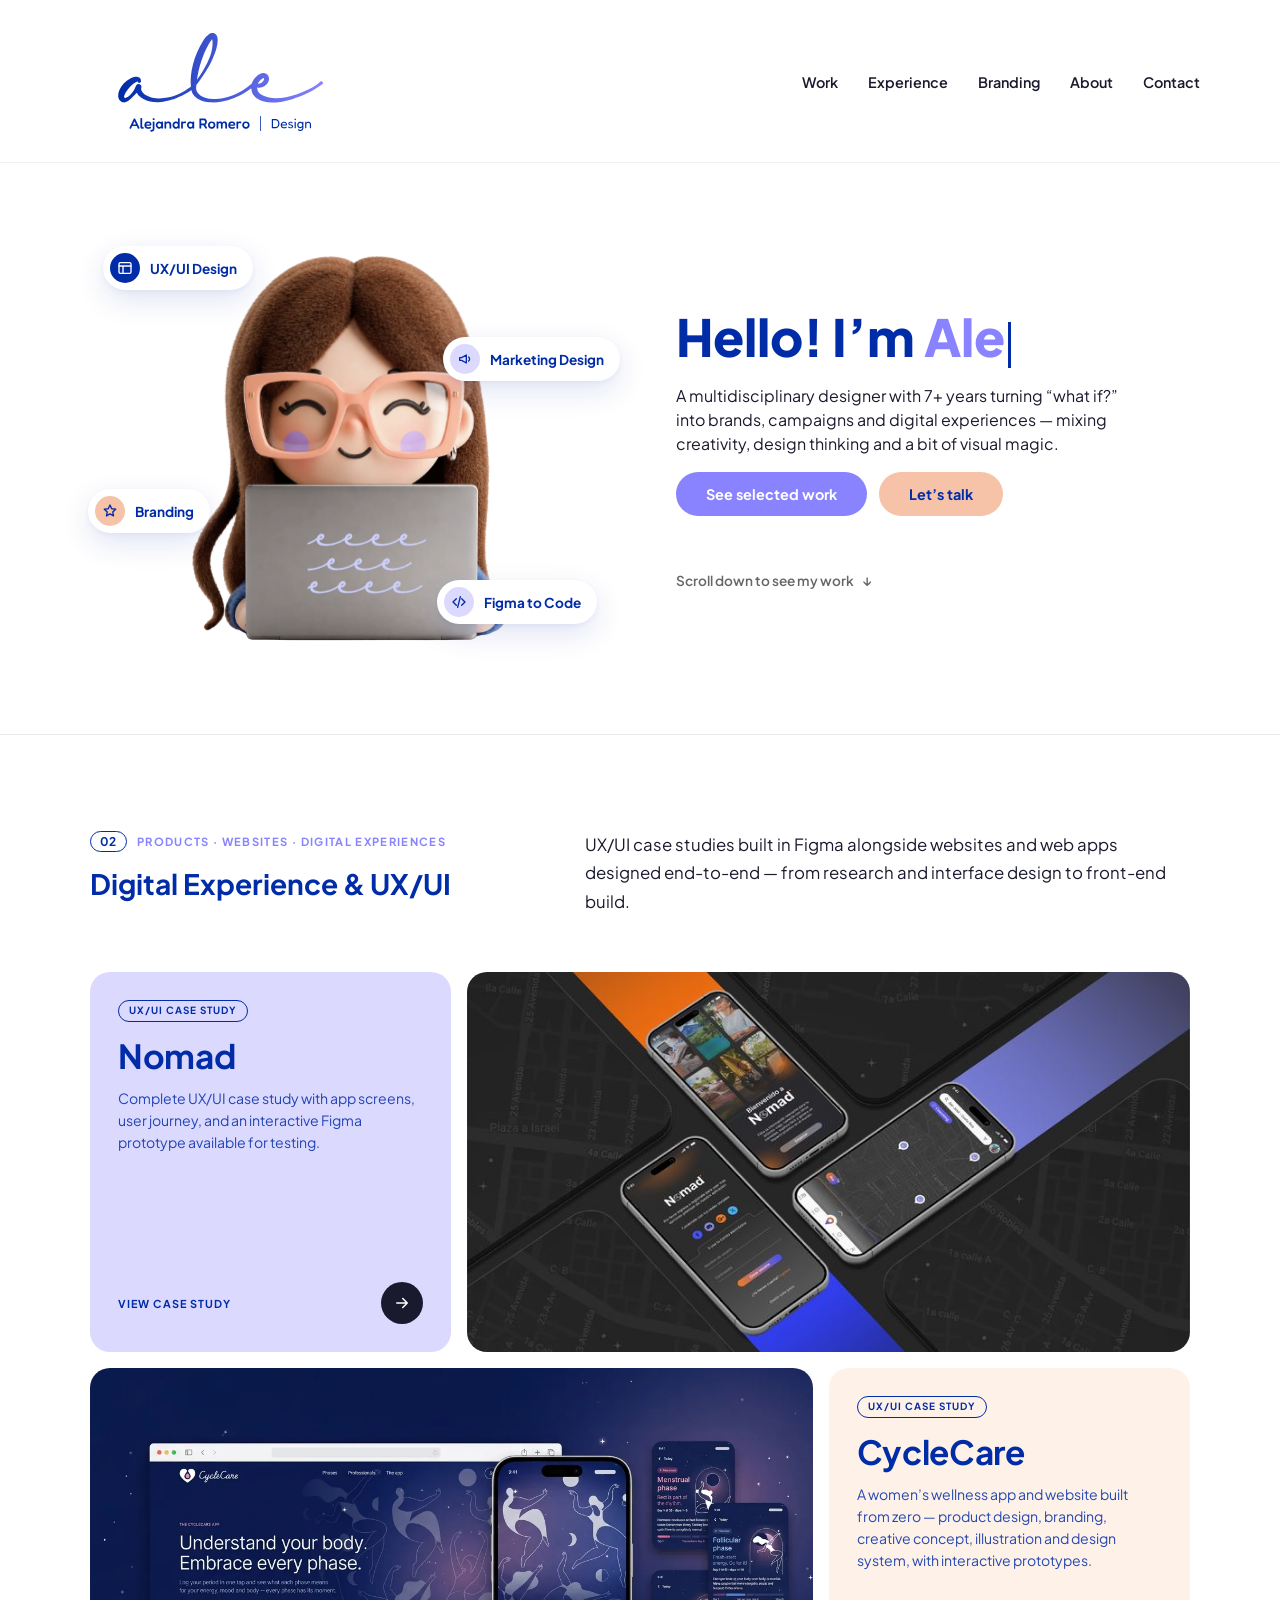
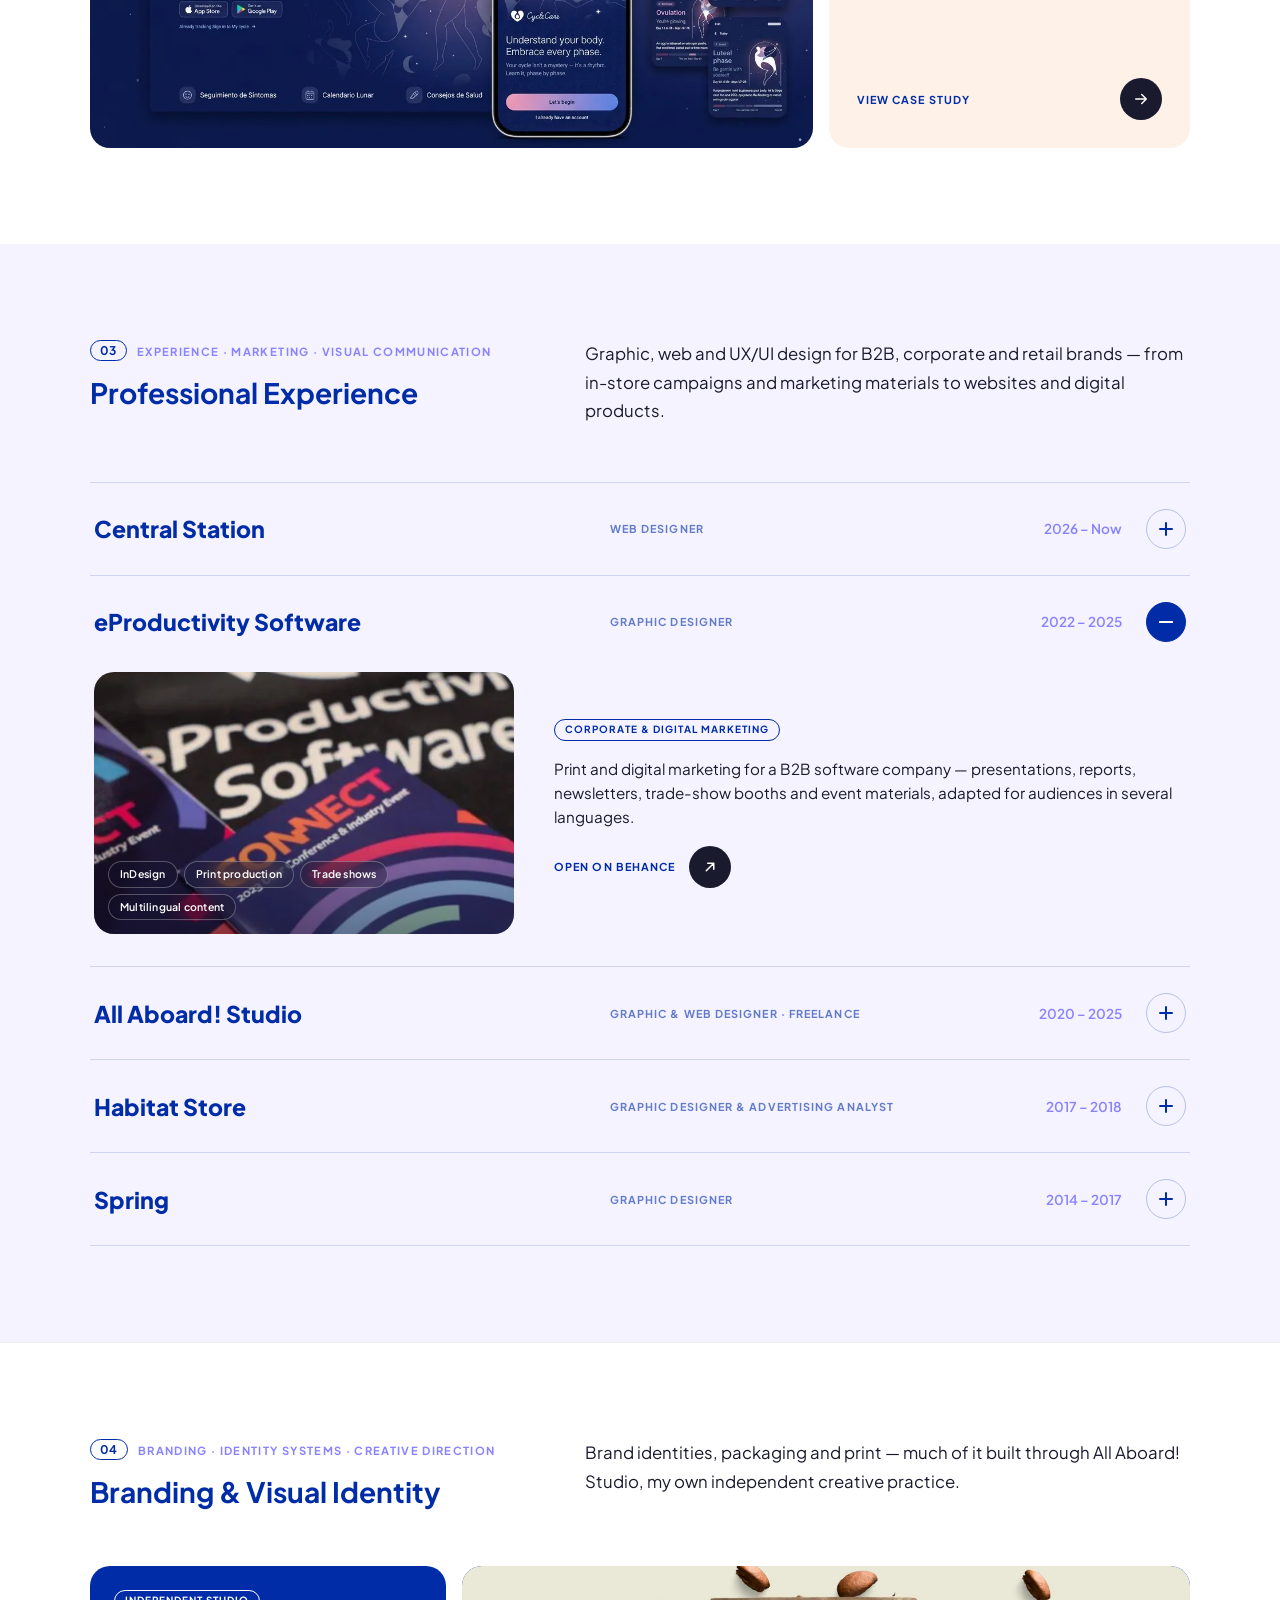
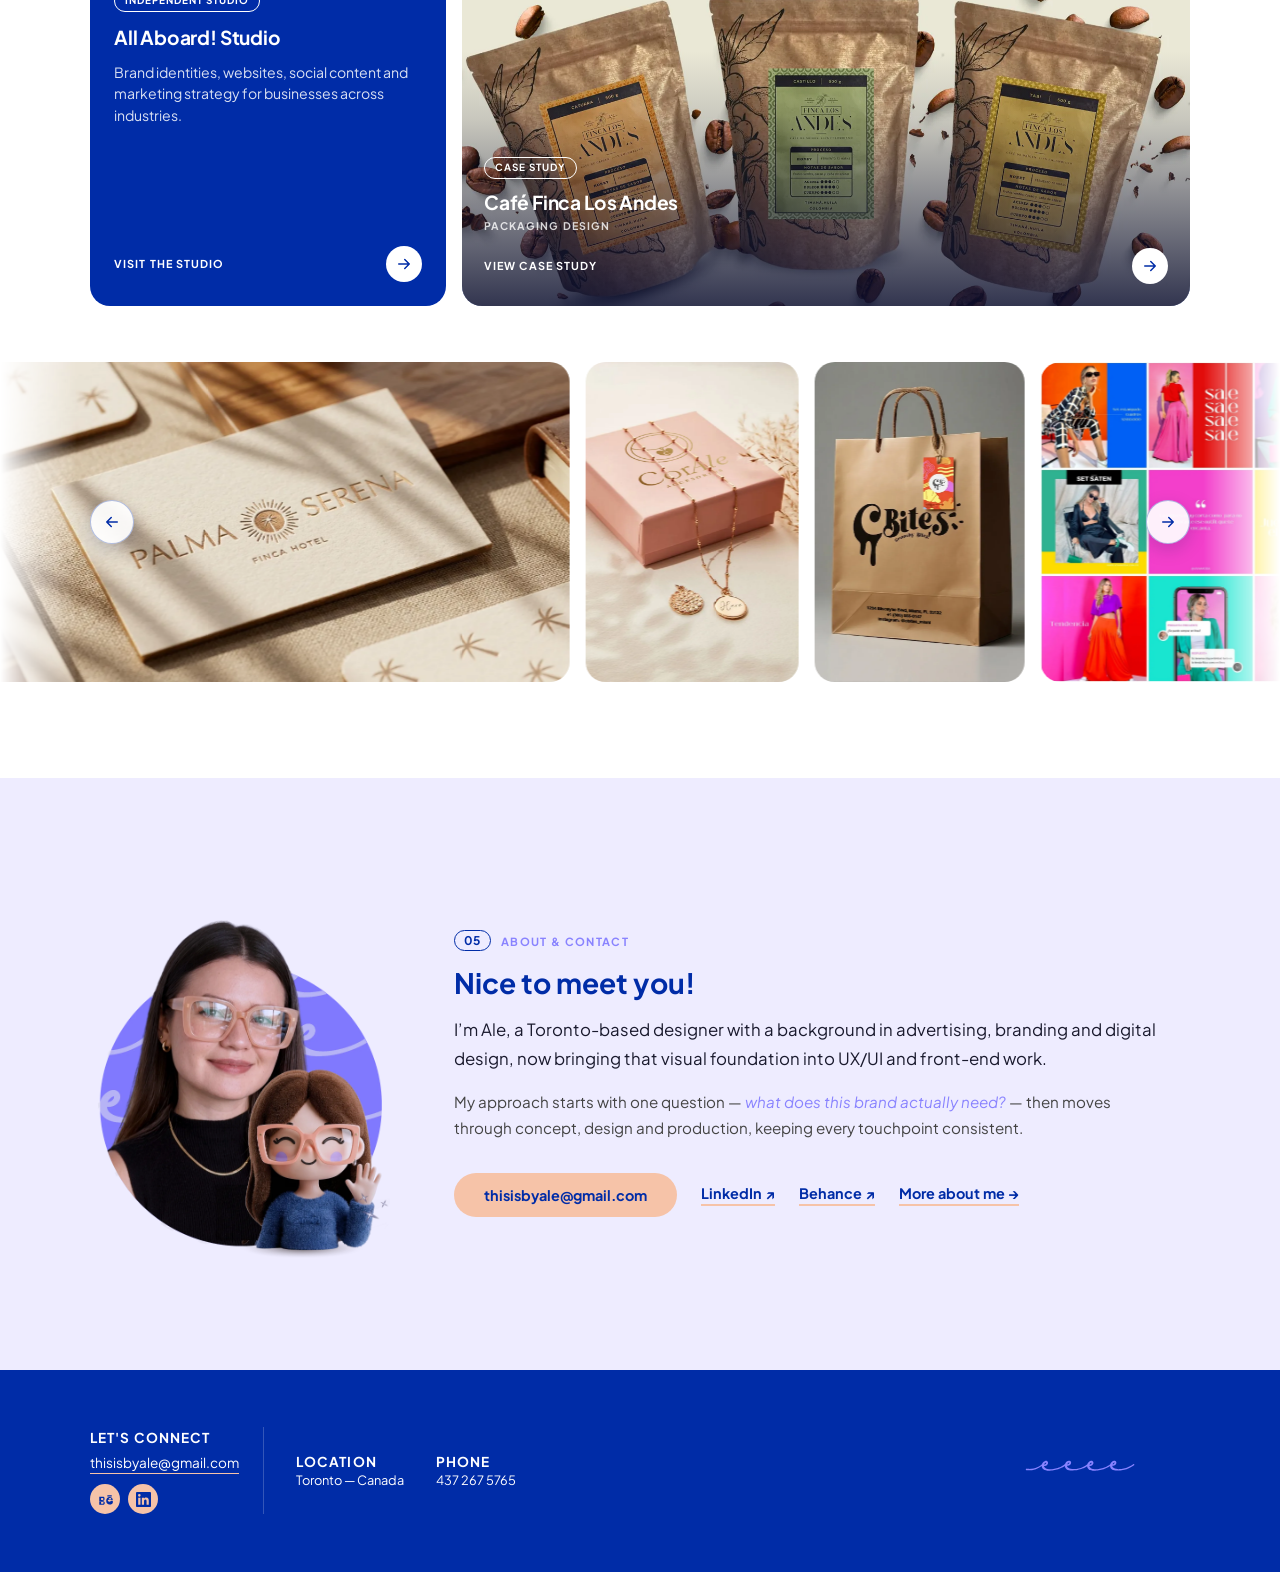
==== commit baf204f9: "Experience: Central Station — collaborate (not lead) on web design Co-Authored-By: Claude Opus 5.5 <" ====
--- a/index.html
+++ b/index.html
@@ -175,7 +175,7 @@
         <div class="xp-acc-body xp-acc-body--text">
           <div class="xp-acc-text">
             <span class="case-tag">Web &amp; UX/UI Design</span>
-            <p>I lead web design for three business lines of a construction-industry client across the U.S. and Canada &mdash; mapping user flows, designing responsive layouts and building Figma design systems ready for development.</p>
+            <p>I collaborate on web design for three business lines of a construction-industry client across the U.S. and Canada &mdash; mapping user flows, designing responsive layouts and building Figma design systems ready for development.</p>
             <ul class="xp-skills " aria-label="Skills"><li style="--i:0">UX/UI</li><li style="--i:1">Figma design systems</li><li style="--i:2">Responsive web</li><li style="--i:3">Infographics</li><li style="--i:4">Developer handoff</li><li style="--i:5">Claude Design</li></ul>
           </div>
         </div>
--- a/style.css
+++ b/style.css
@@ -1592,3 +1592,6 @@
   .marquee-wrap--home { margin-top: 36px; }
   .marquee-arrow { width: 38px; height: 38px; }
 }
+
+/* All Aboard! page: logo grid under the Brand Identity strip */
+.identities-label { margin: 40px 0 14px; font-size: 0.68rem; font-weight: 700; letter-spacing: 0.12em; text-transform: uppercase; color: var(--purple); }
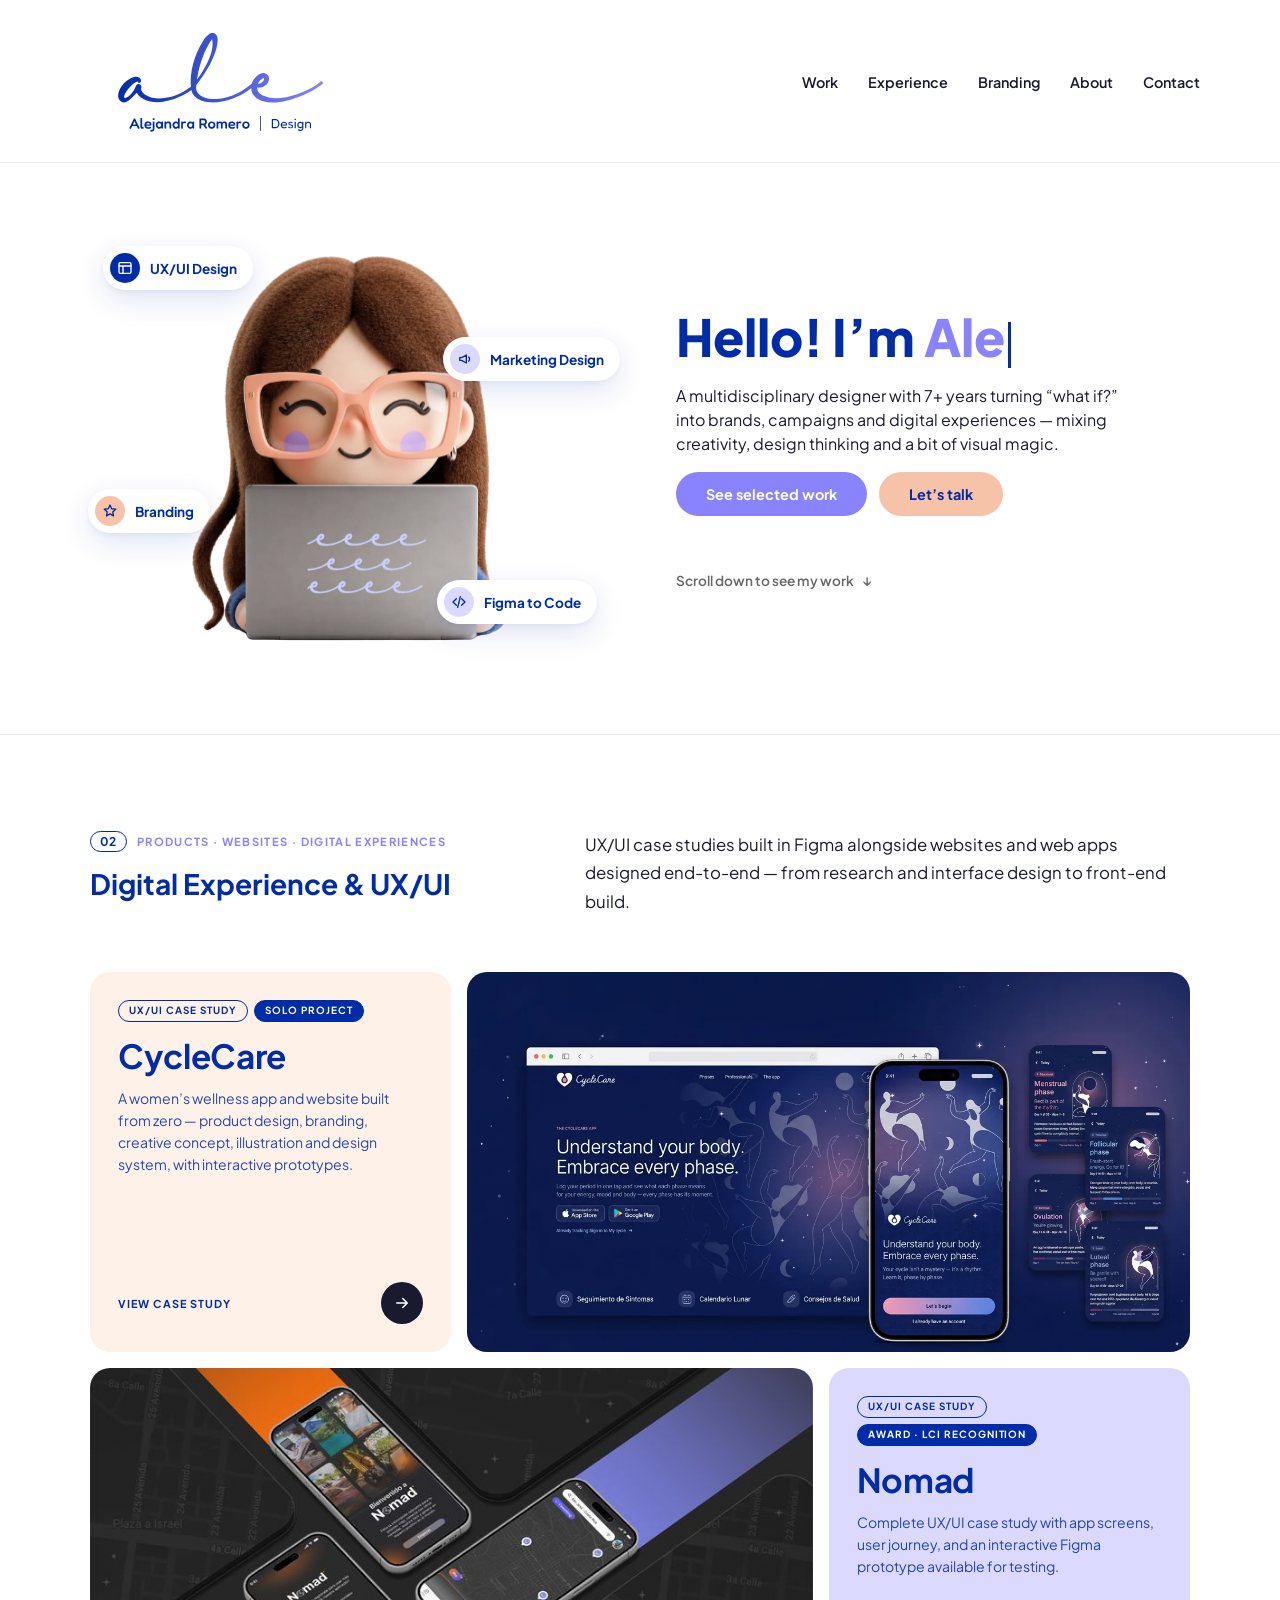
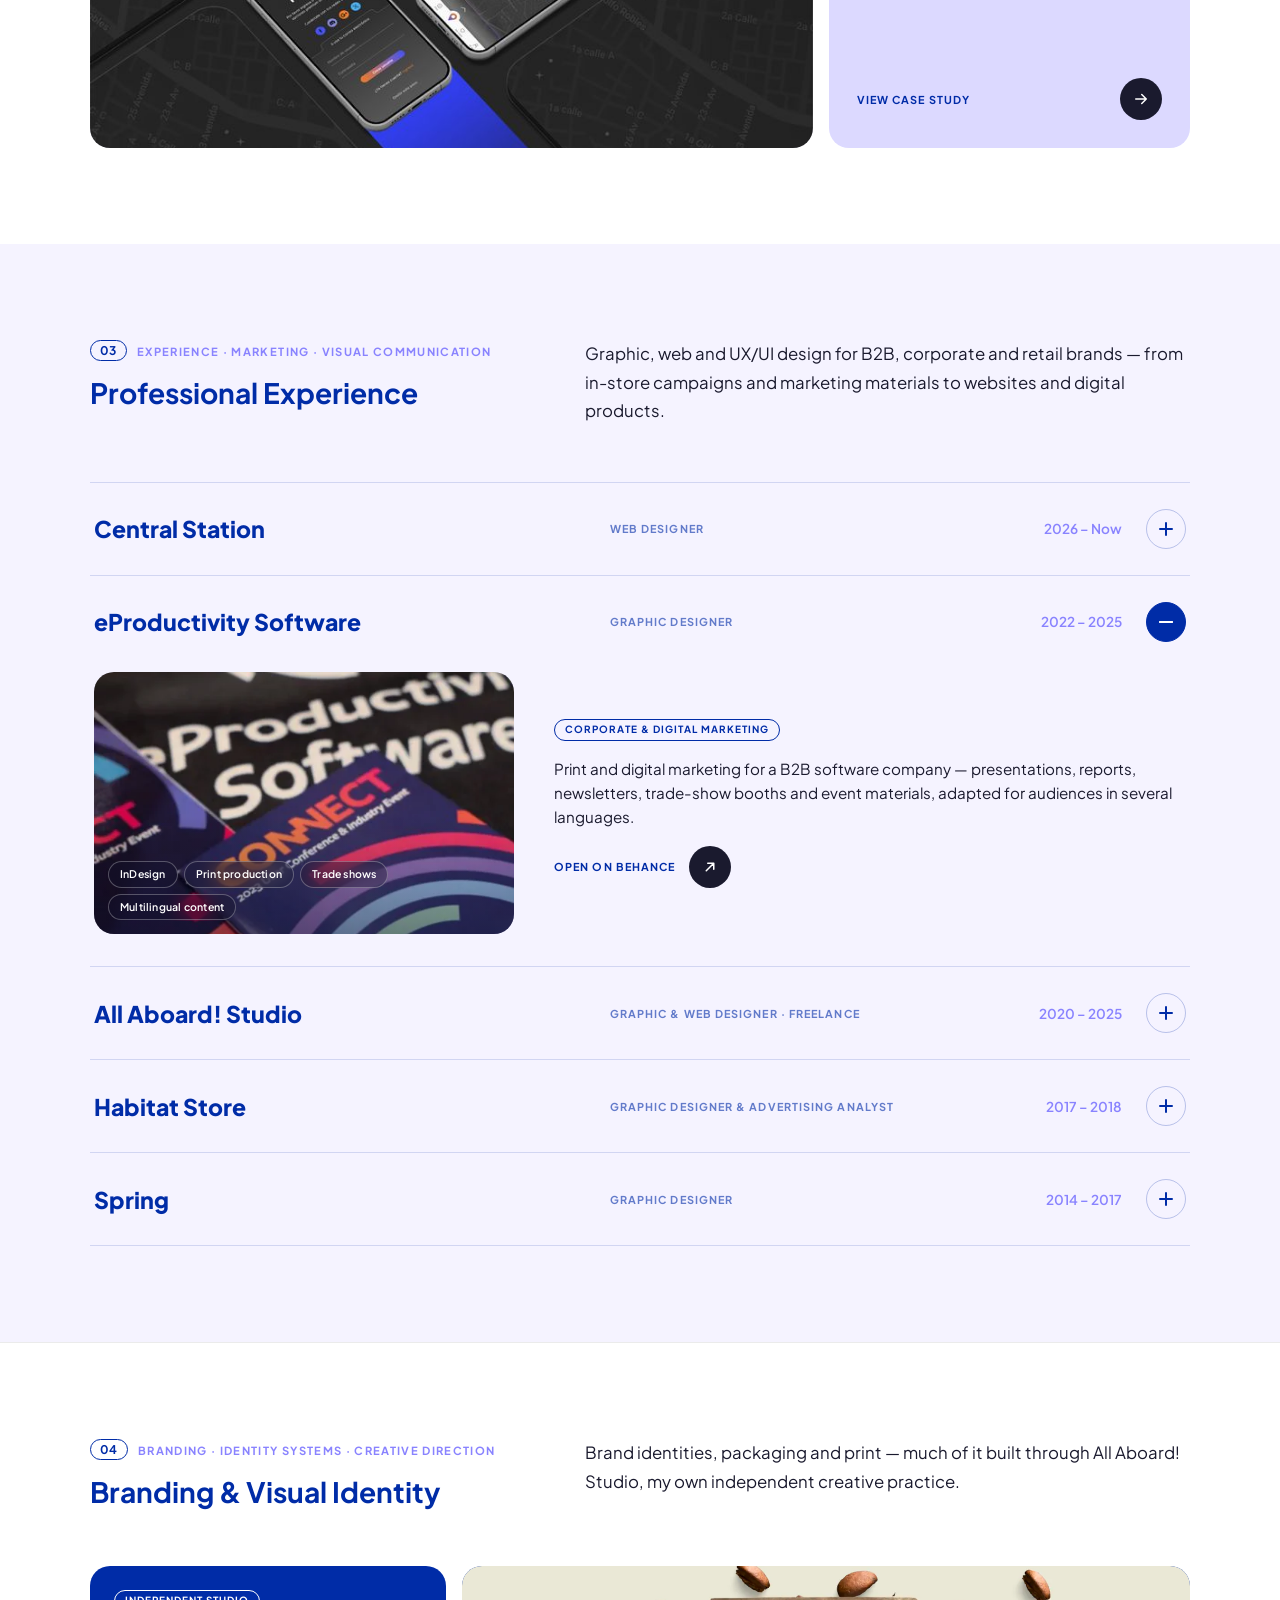
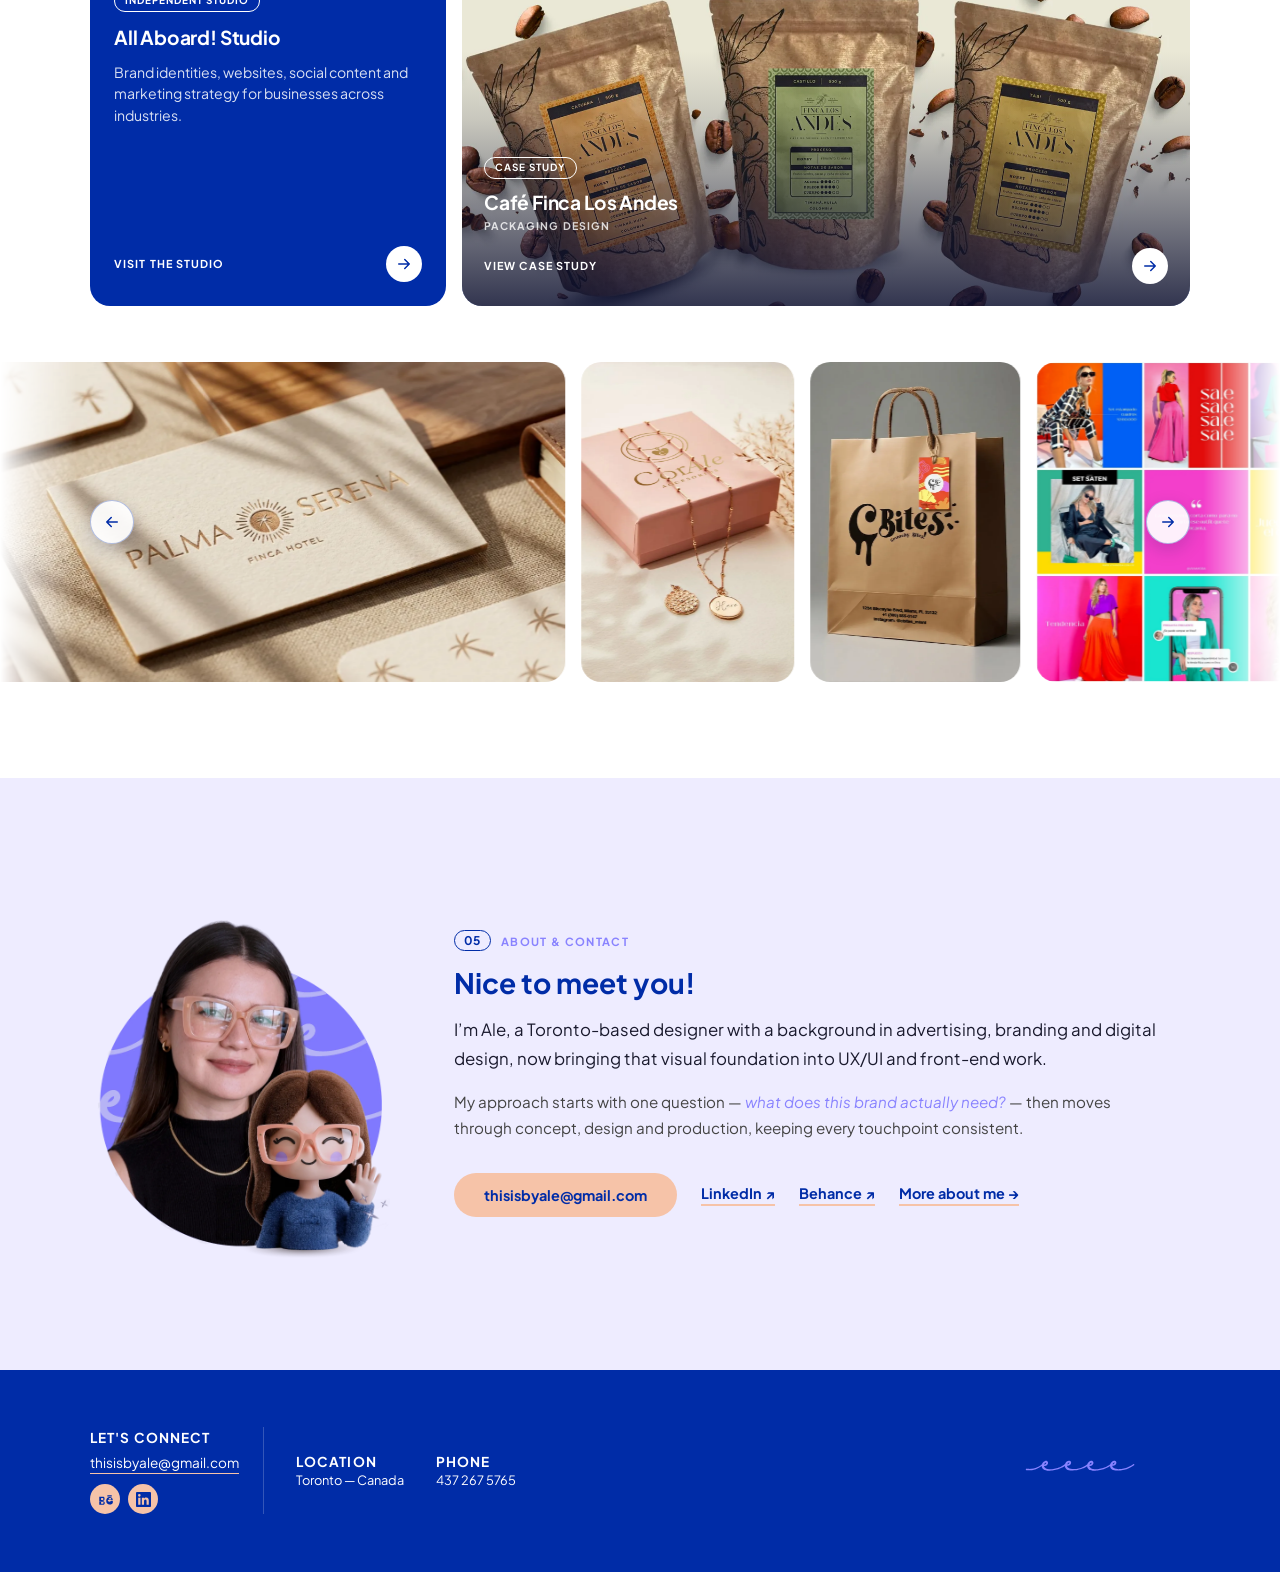
==== commit 5bc06453: "Home: CycleCare first (Solo project), Nomad second (Award tag); project order updated Co-Authored-By" ====
--- a/index.html
+++ b/index.html
@@ -77,26 +77,26 @@
 
     <div class="case-grid">
 
+      <!-- Featured: CycleCare -->
+      <a href="case-studies/cyclecare/index.html" class="case case--feature">
+        <div class="case-panel tone-cream">
+          <div class="case-tags"><span class="case-tag">UX/UI Case Study</span><span class="case-tag case-tag--solid">Solo project</span></div>
+          <h3 class="case-title">CycleCare</h3>
+          <p class="case-text">A women&rsquo;s wellness app and website built from zero &mdash; product design, branding, creative concept, illustration and design system, with interactive prototypes.</p>
+          <div class="case-foot"><span class="case-cta">View case study</span><span class="case-arrow" aria-hidden="true"><svg viewBox="0 0 24 24"><path d="M5 12h14M13 6l6 6-6 6"/></svg></span></div>
+        </div>
+        <div class="case-media"><img src="case-studies/cyclecare/assets/home-cover.webp" alt="CycleCare website in a browser, the app on a phone and the four phase screens, over a night sky" loading="lazy" /></div>
+      </a>
+
       <!-- Featured: Nomad -->
-      <a href="case-studies/nomad/index.html" class="case case--feature">
+      <a href="case-studies/nomad/index.html" class="case case--feature case--reverse">
         <div class="case-panel tone-lilac">
-          <span class="case-tag">UX/UI Case Study</span>
+          <div class="case-tags"><span class="case-tag">UX/UI Case Study</span><span class="case-tag case-tag--solid">Award &middot; LCI Recognition</span></div>
           <h3 class="case-title">Nomad</h3>
           <p class="case-text">Complete UX/UI case study with app screens, user journey, and an interactive Figma prototype available for testing.</p>
           <div class="case-foot"><span class="case-cta">View case study</span><span class="case-arrow" aria-hidden="true"><svg viewBox="0 0 24 24"><path d="M5 12h14M13 6l6 6-6 6"/></svg></span></div>
         </div>
         <div class="case-media"><img src="case-studies/nomad/assets/app-overview-1600.jpg" srcset="case-studies/nomad/assets/app-overview-800.jpg 800w, case-studies/nomad/assets/app-overview-1600.jpg 1600w" sizes="(max-width: 900px) 100vw, 730px" alt="Nomad app screens: welcome, sign-in and interactive map" loading="lazy" /></div>
-      </a>
-
-      <!-- Featured: CycleCare -->
-      <a href="case-studies/cyclecare/index.html" class="case case--feature case--reverse">
-        <div class="case-panel tone-cream">
-          <span class="case-tag">UX/UI Case Study</span>
-          <h3 class="case-title">CycleCare</h3>
-          <p class="case-text">A women&rsquo;s wellness app and website built from zero &mdash; product design, branding, creative concept, illustration and design system, with interactive prototypes.</p>
-          <div class="case-foot"><span class="case-cta">View case study</span><span class="case-arrow" aria-hidden="true"><svg viewBox="0 0 24 24"><path d="M5 12h14M13 6l6 6-6 6"/></svg></span></div>
-        </div>
-        <div class="case-media"><img src="case-studies/cyclecare/assets/home-cover.webp" alt="CycleCare website in a browser, the app on a phone and the four phase screens, over a night sky" loading="lazy" /></div>
       </a>
 
       <!-- HIDDEN until ready (Nov 2026): Atlas Corporate Website, Tu Almohada Ideal,
--- a/style.css
+++ b/style.css
@@ -1595,3 +1595,8 @@
 
 /* All Aboard! page: logo grid under the Brand Identity strip */
 .identities-label { margin: 40px 0 14px; font-size: 0.68rem; font-weight: 700; letter-spacing: 0.12em; text-transform: uppercase; color: var(--purple); }
+
+/* Home: two pills on UX/UI cards */
+.case-tags { display: flex; flex-wrap: wrap; gap: 6px; }
+.case-tag--solid { background: var(--blue); border-color: var(--blue); color: var(--white); }
+.tone-blue .case-tag--solid { background: var(--white); color: var(--blue); border-color: var(--white); }
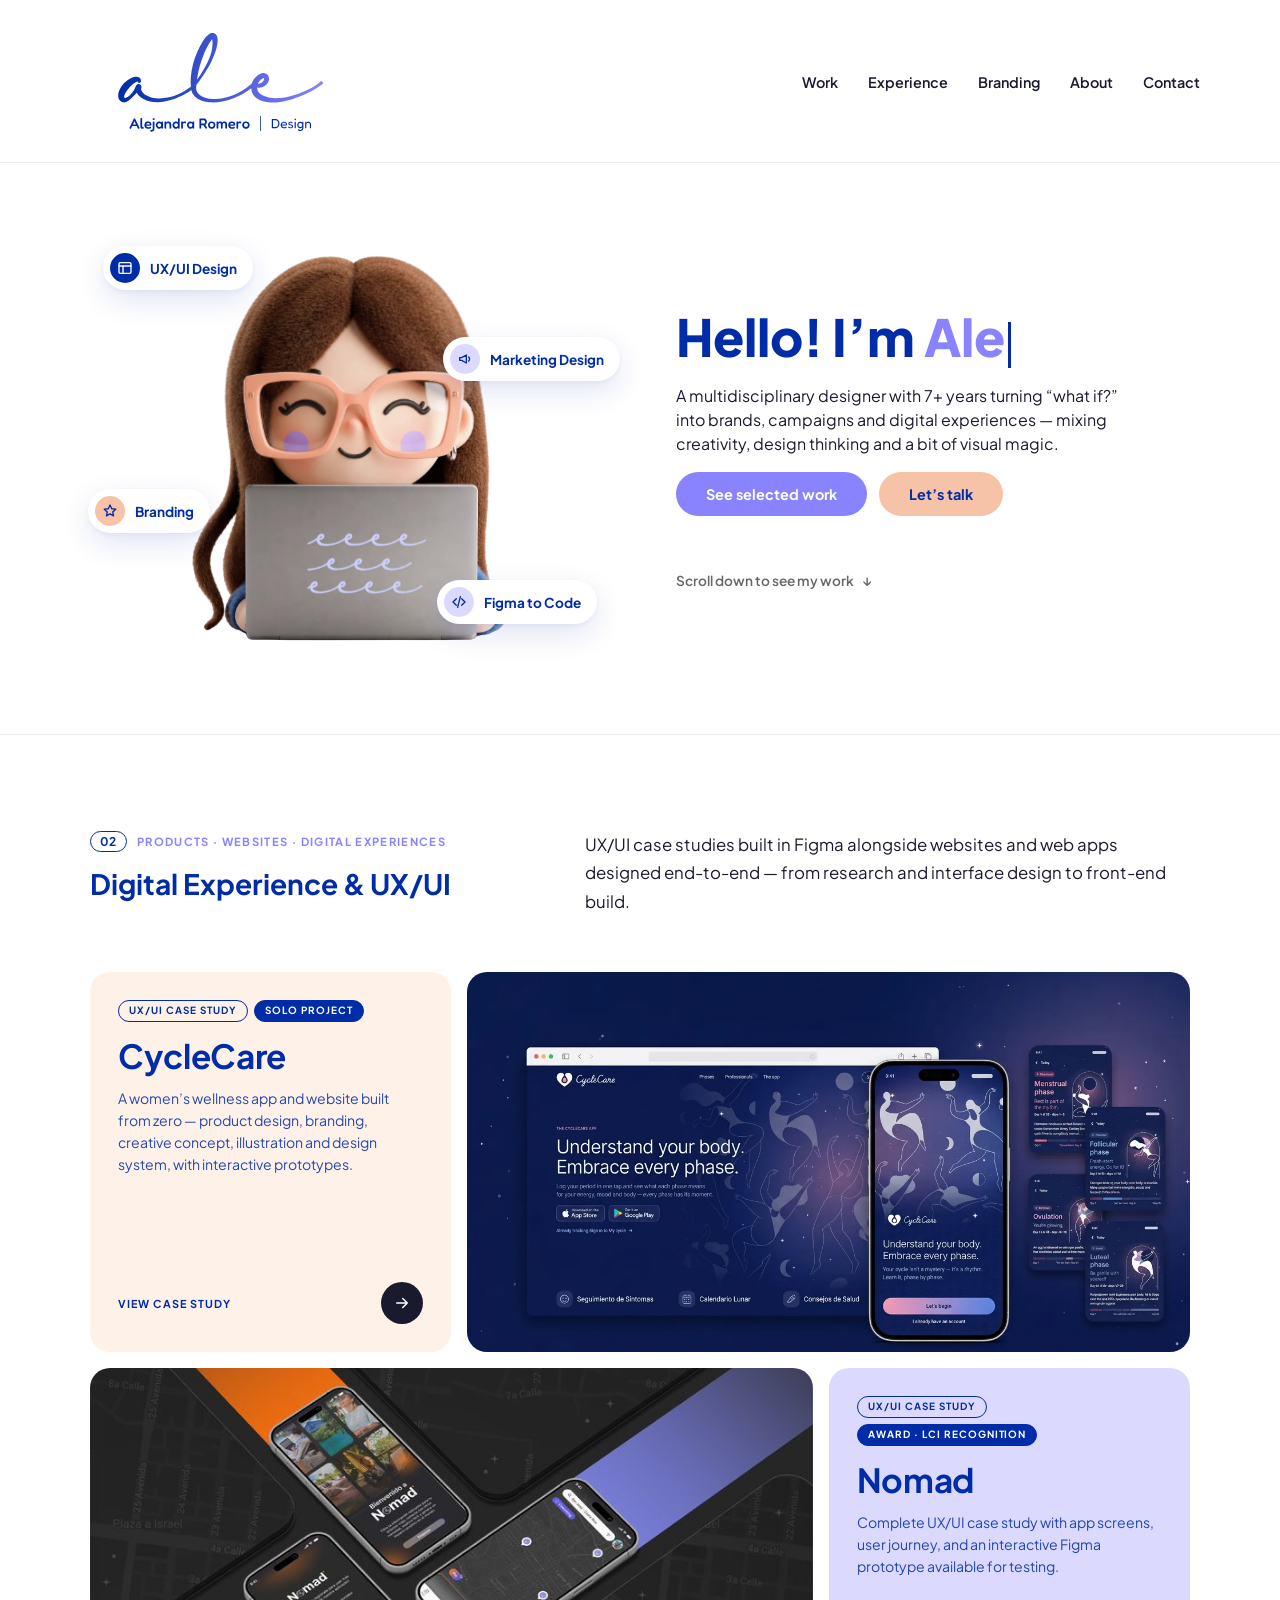
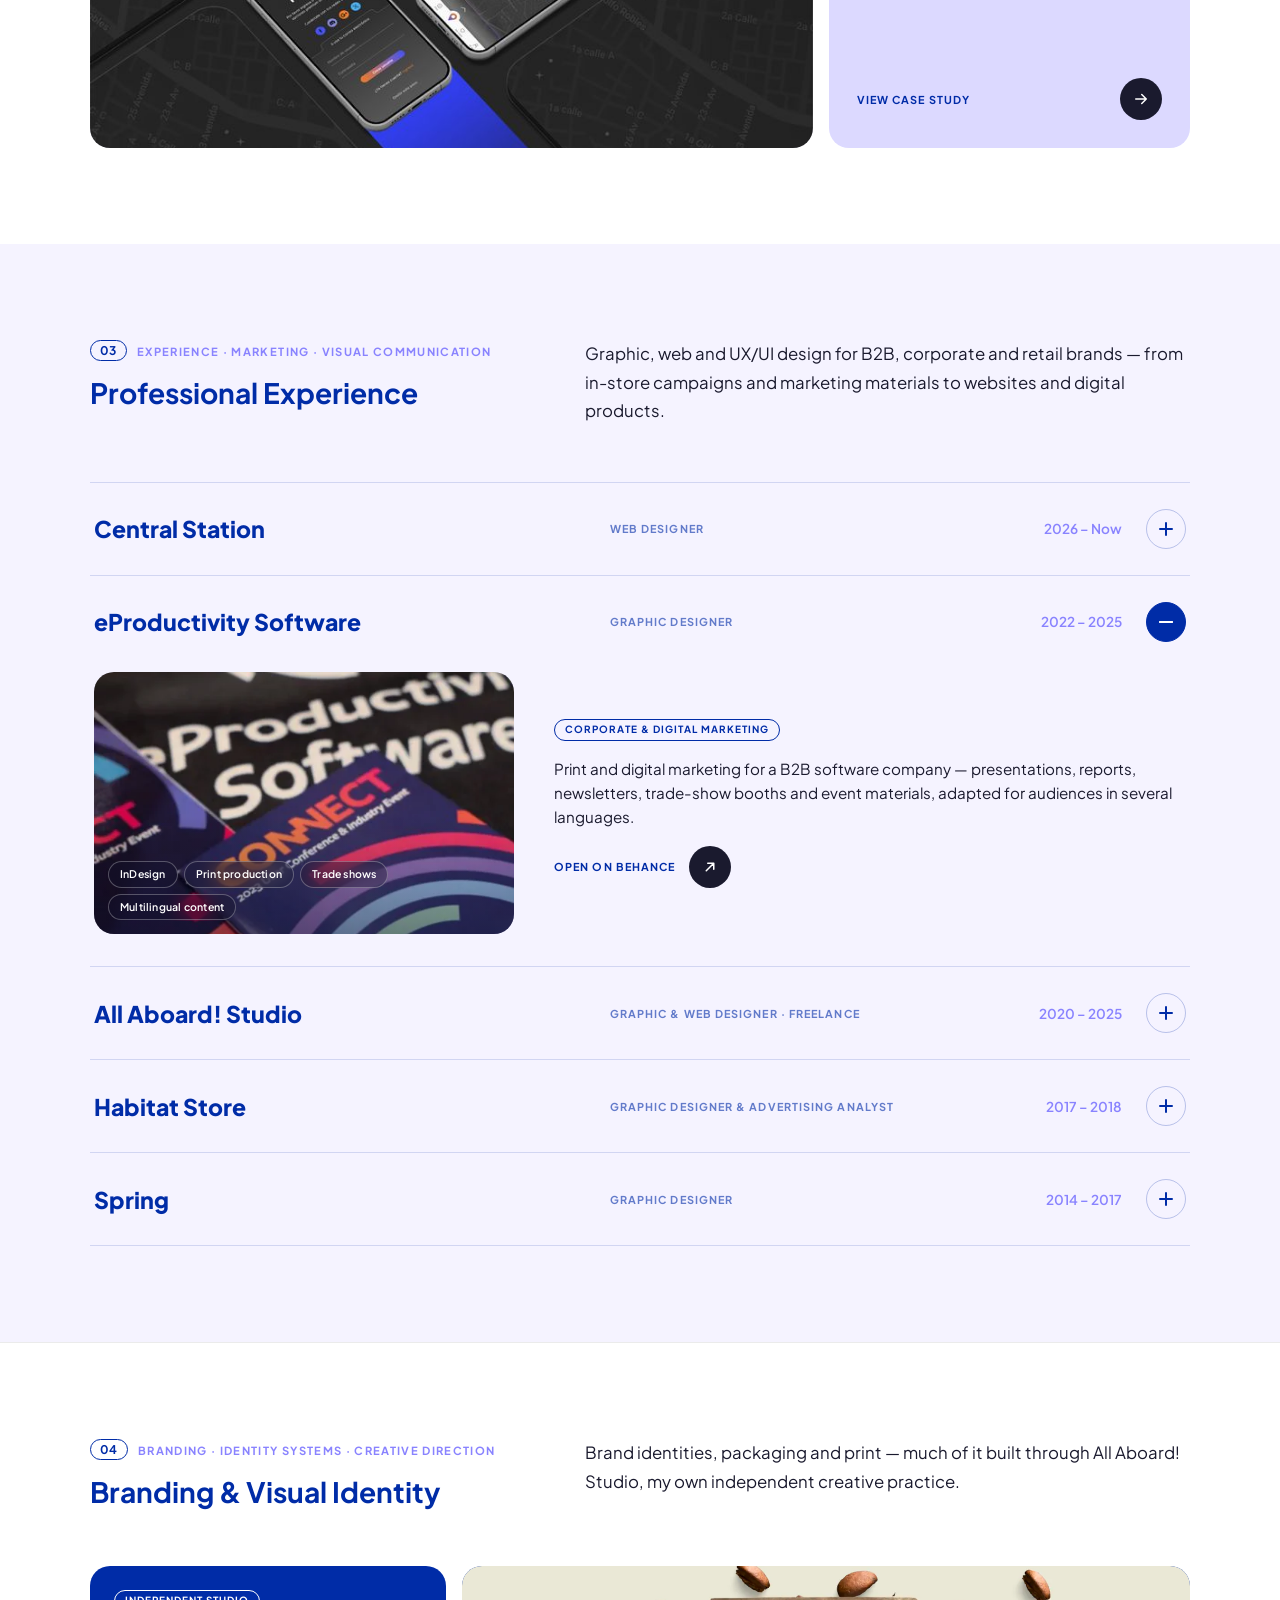
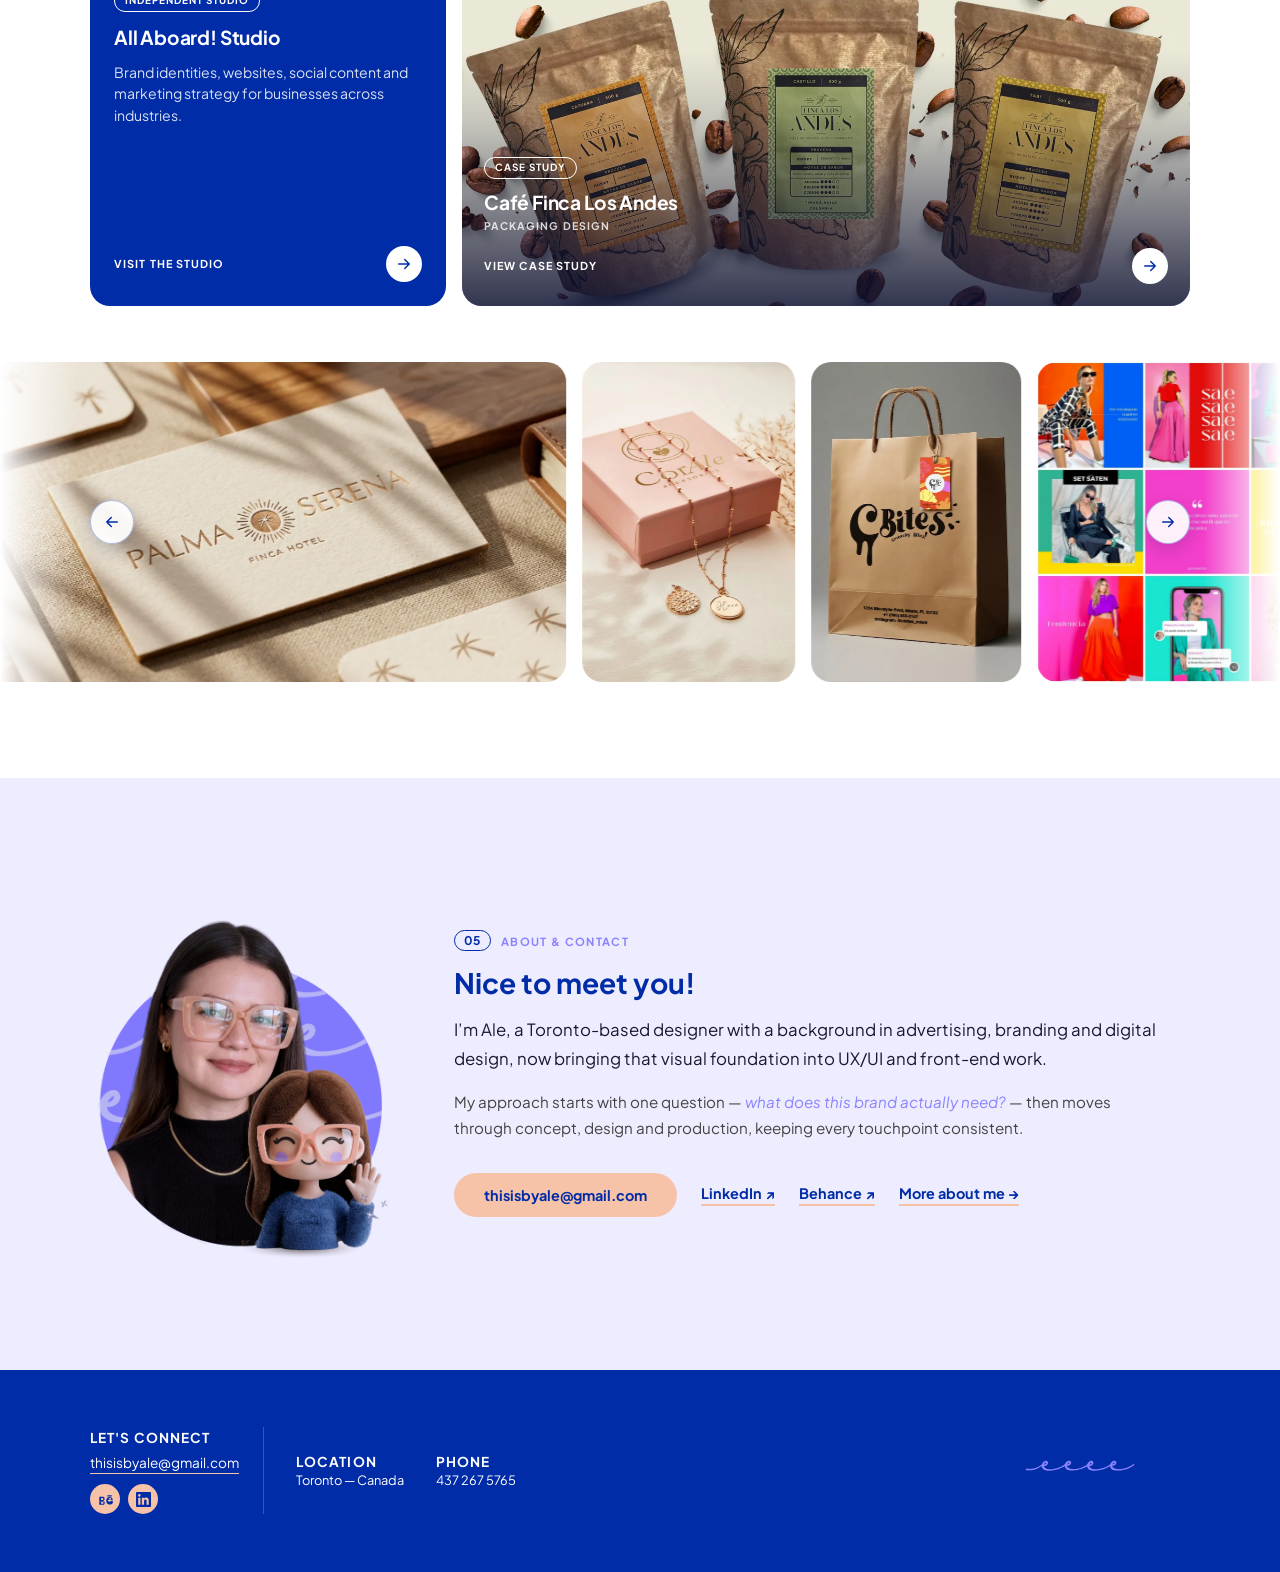
==== commit 2ca91ac1: "Experience: Central Station wording Co-Authored-By: Claude Opus 5.5 <noreply@anthropic.com> Claude-S" ====
--- a/index.html
+++ b/index.html
@@ -175,7 +175,7 @@
         <div class="xp-acc-body xp-acc-body--text">
           <div class="xp-acc-text">
             <span class="case-tag">Web &amp; UX/UI Design</span>
-            <p>I collaborate on web design for three business lines of a construction-industry client across the U.S. and Canada &mdash; mapping user flows, designing responsive layouts and building Figma design systems ready for development.</p>
+            <p>Web and UX/UI design for three business lines of a construction-industry client across the U.S. and Canada &mdash; mapping user flows, designing responsive layouts and building Figma design systems ready for development.</p>
             <ul class="xp-skills " aria-label="Skills"><li style="--i:0">UX/UI</li><li style="--i:1">Figma design systems</li><li style="--i:2">Responsive web</li><li style="--i:3">Infographics</li><li style="--i:4">Developer handoff</li><li style="--i:5">Claude Design</li></ul>
           </div>
         </div>
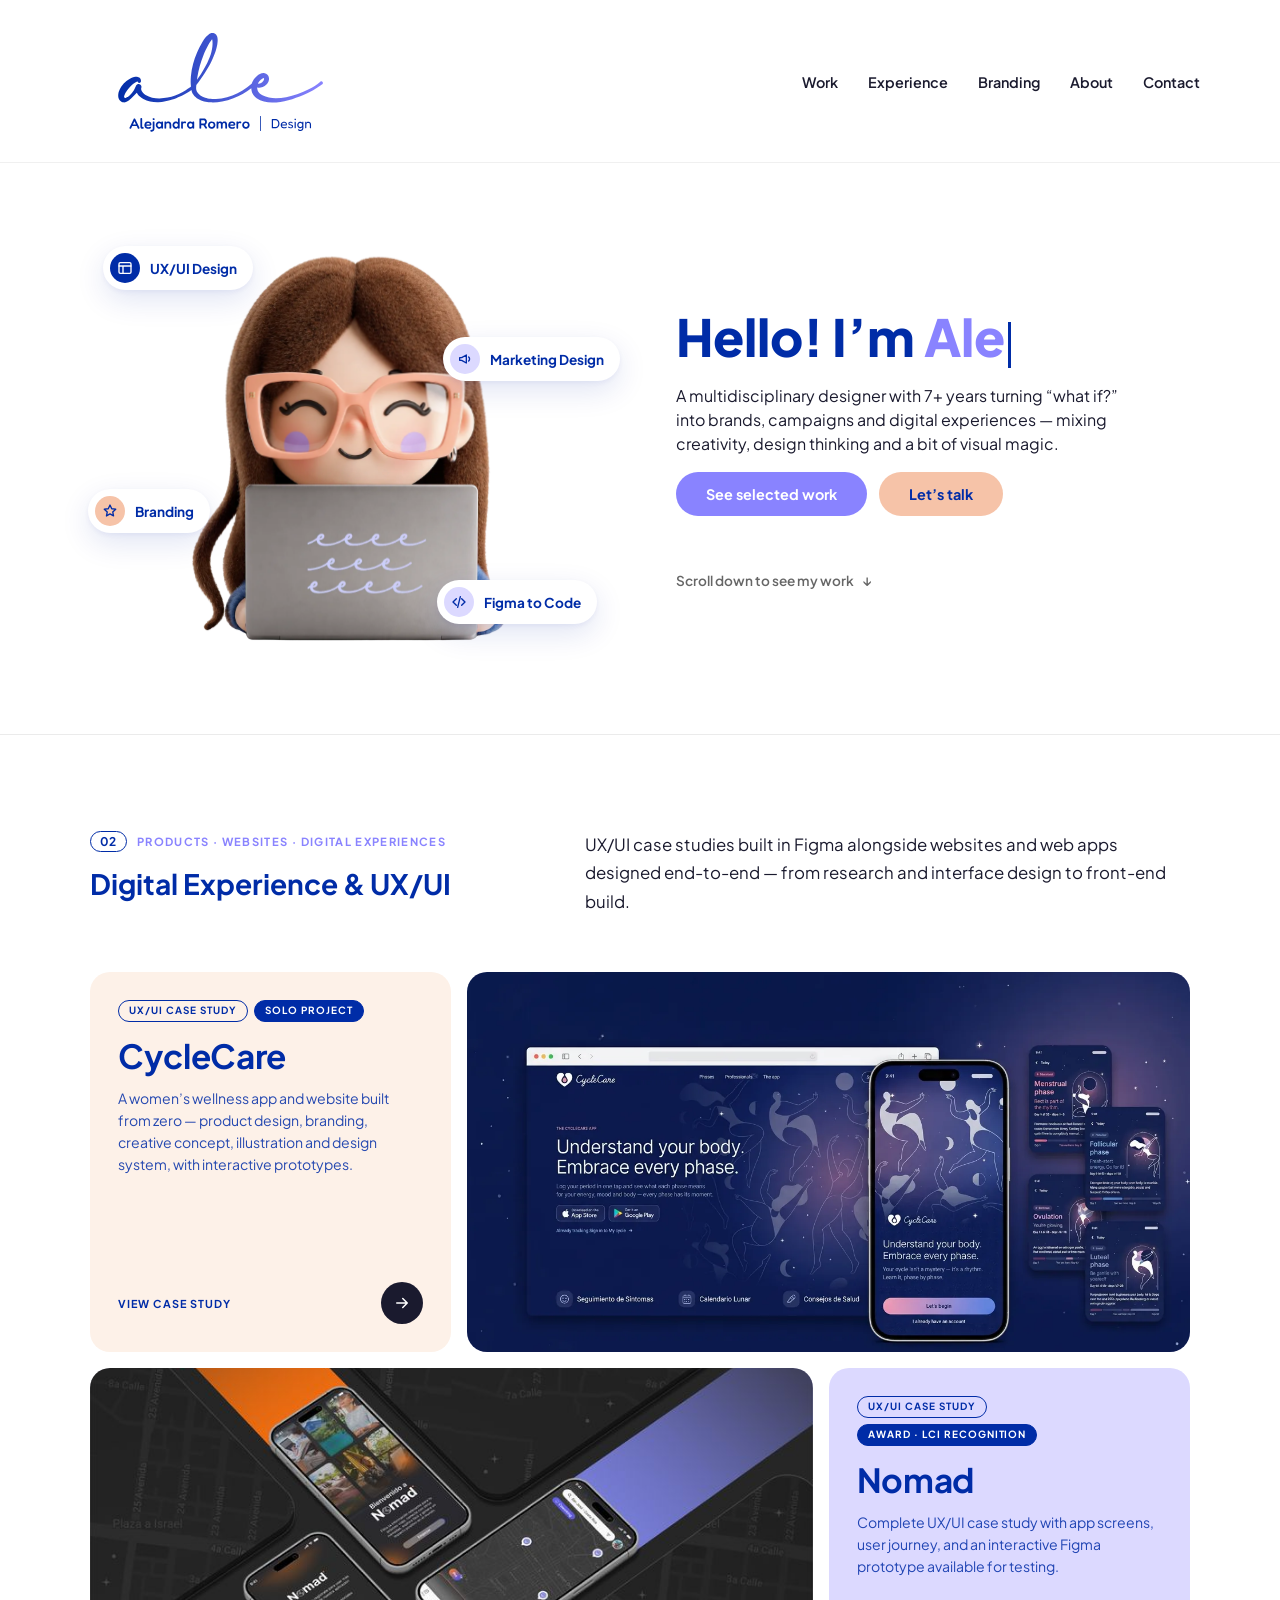
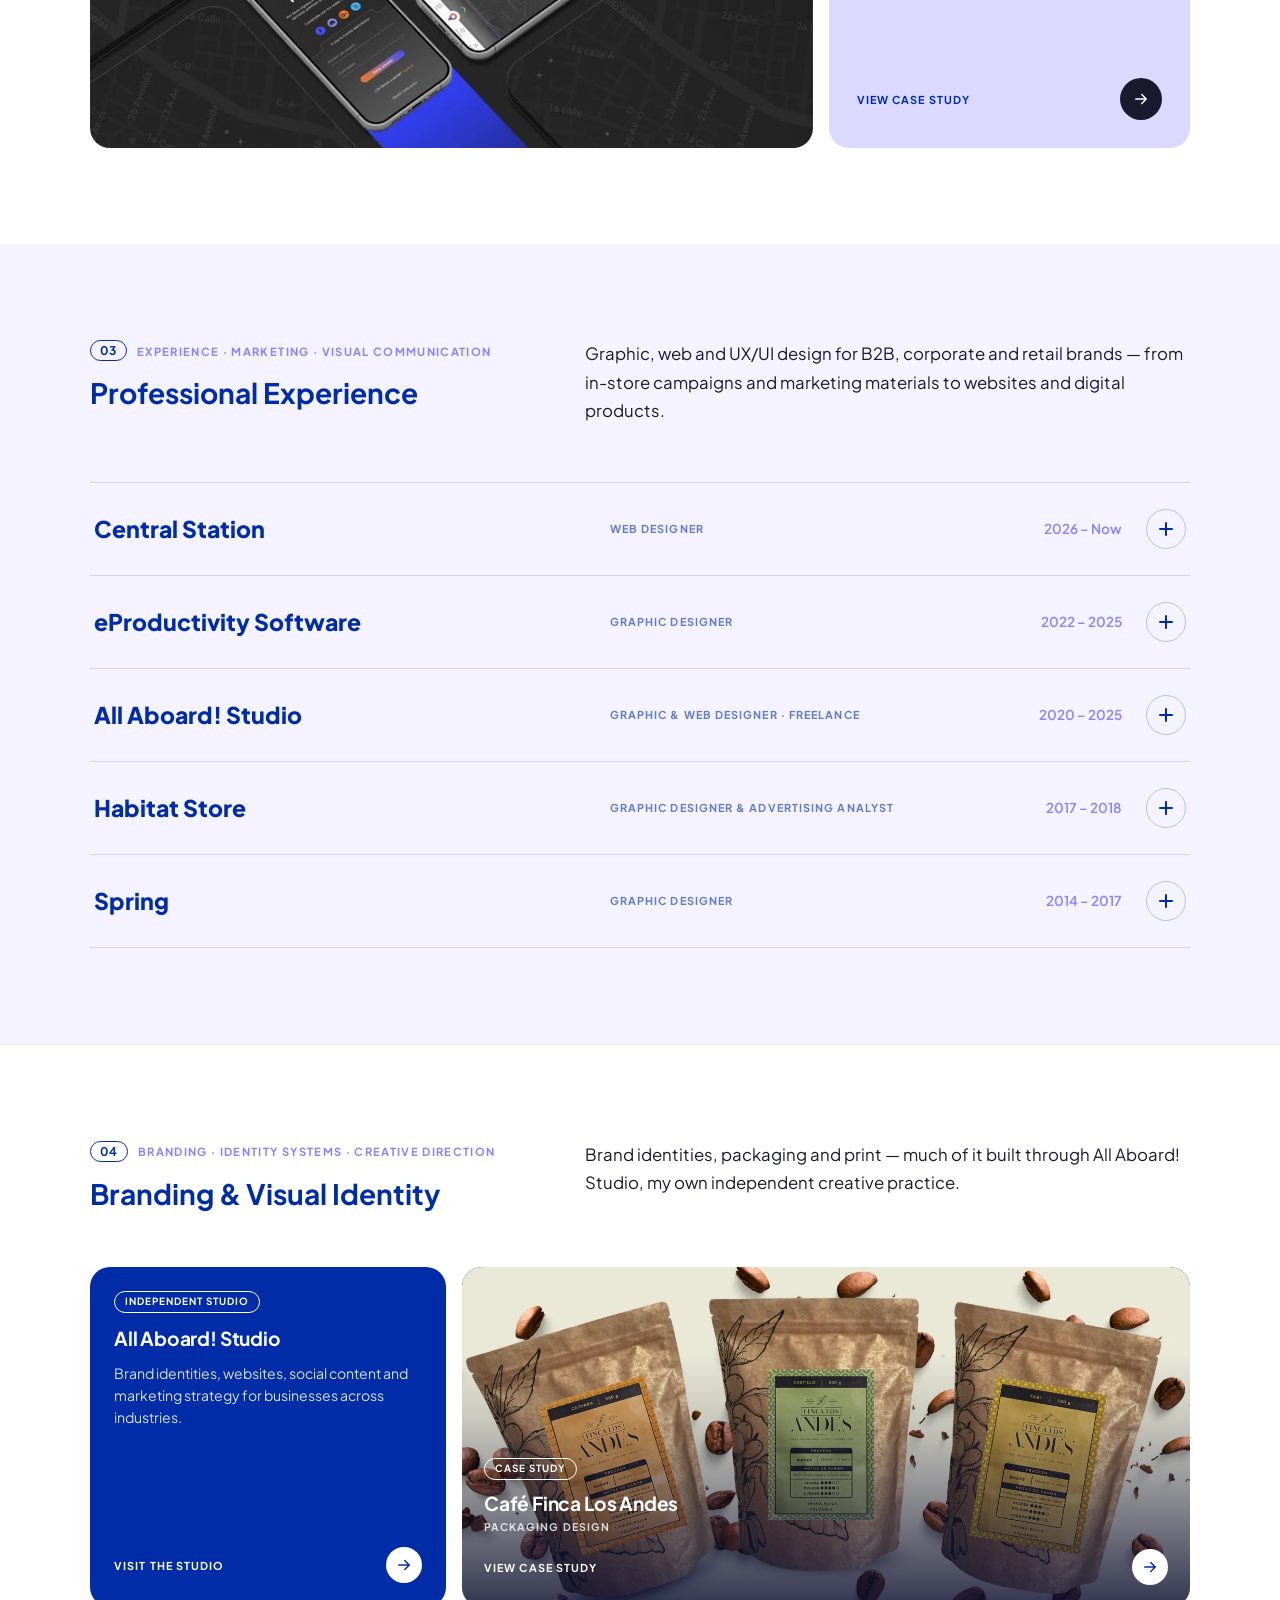
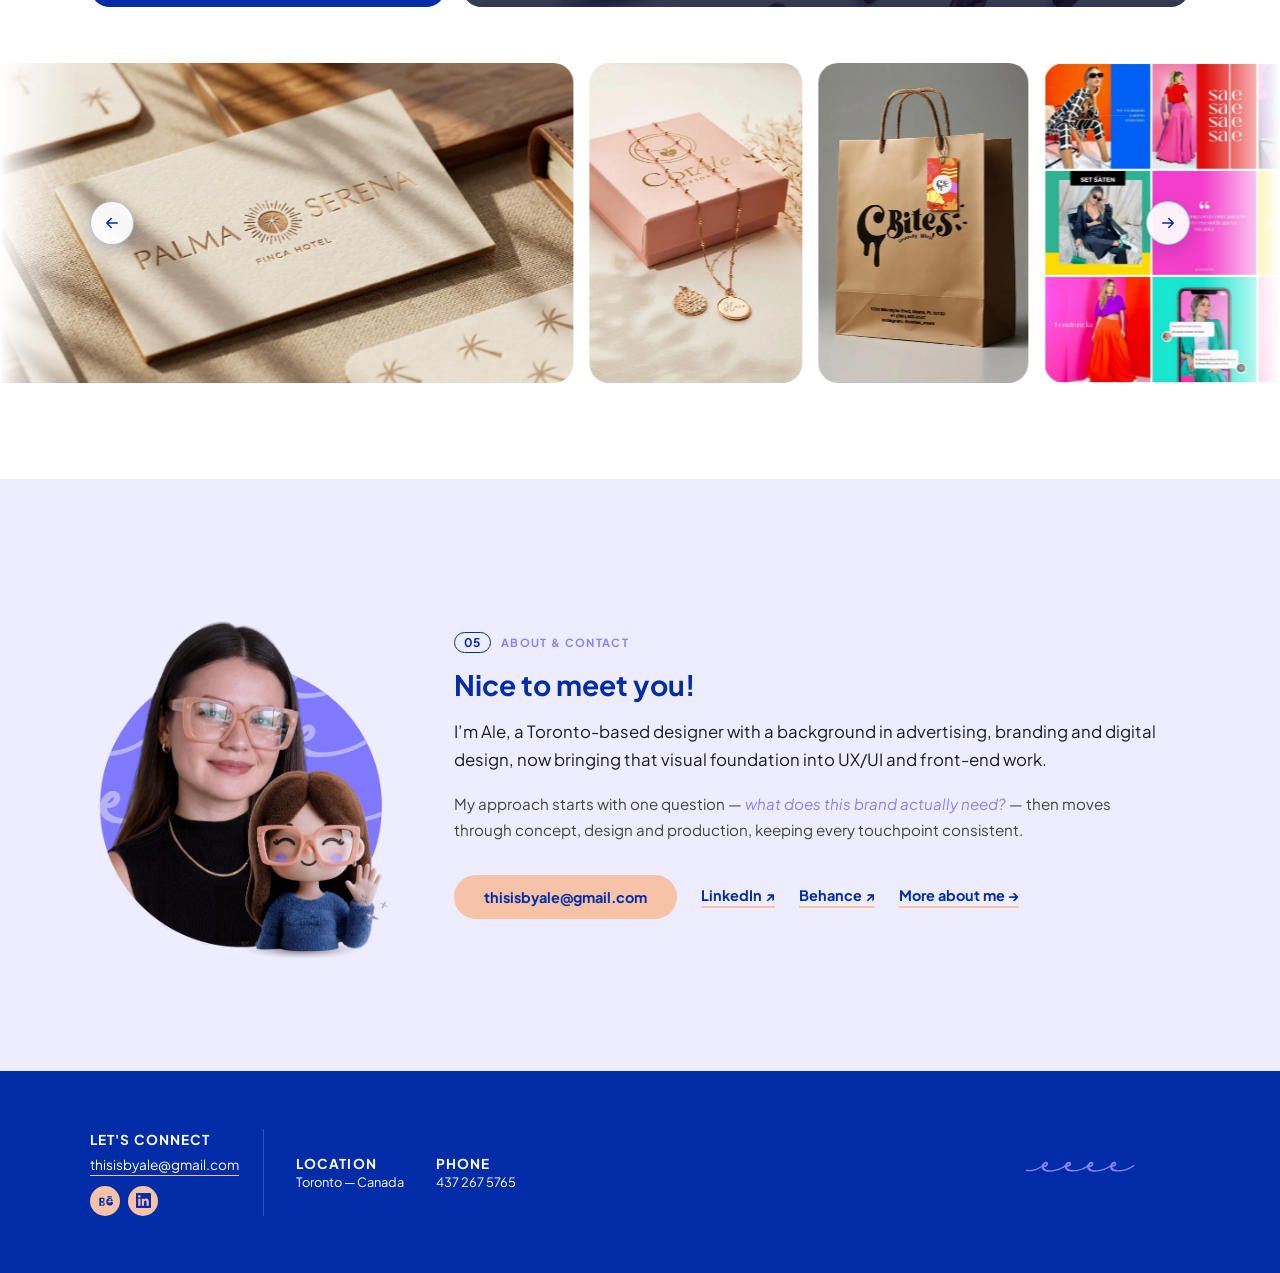
==== commit 32f0a889: "Experience: richer role descriptions; all rows closed by default Co-Authored-By: Claude Opus 5.5 <no" ====
--- a/index.html
+++ b/index.html
@@ -175,12 +175,12 @@
         <div class="xp-acc-body xp-acc-body--text">
           <div class="xp-acc-text">
             <span class="case-tag">Web &amp; UX/UI Design</span>
-            <p>Web and UX/UI design for three business lines of a construction-industry client across the U.S. and Canada &mdash; mapping user flows, designing responsive layouts and building Figma design systems ready for development.</p>
+            <p>Web and UX/UI design for three business lines of a construction-industry client across the U.S. and Canada: a corporate site, product pages and a hub for professionals. I map user flows and page structure, design responsive desktop and mobile layouts, and build Figma design systems that keep three brand identities consistent. I also turn technical product information into clear infographics and prepare specs and handoff files, with accessibility checks built into every review.</p>
             <ul class="xp-skills " aria-label="Skills"><li style="--i:0">UX/UI</li><li style="--i:1">Figma design systems</li><li style="--i:2">Responsive web</li><li style="--i:3">Infographics</li><li style="--i:4">Developer handoff</li><li style="--i:5">Claude Design</li></ul>
           </div>
         </div>
       </details>
-      <details class="xp-acc-item" name="xp" open>
+      <details class="xp-acc-item" name="xp">
         <summary>
           <span class="xp-acc-company">eProductivity Software</span>
           <span class="xp-acc-sector">Graphic Designer</span>
@@ -192,7 +192,7 @@
           <a href="https://www.behance.net/gallery/245825769/eProductivity-Software" class="xp-acc-thumb" target="_blank" rel="noopener noreferrer"><img src="assets/gallery/eps-marketing.webp" alt="eProductivity Software marketing materials" loading="lazy" /><ul class="xp-skills xp-skills--over" aria-label="Skills"><li style="--i:0">InDesign</li><li style="--i:1">Print production</li><li style="--i:2">Trade shows</li><li style="--i:3">Multilingual content</li></ul></a>
           <div class="xp-acc-text">
             <span class="case-tag">Corporate &amp; Digital Marketing</span>
-            <p>Print and digital marketing for a B2B software company &mdash; presentations, reports, newsletters, trade-show booths and event materials, adapted for audiences in several languages.</p>
+            <p>Print and digital marketing for a B2B software company in the printing and packaging industry. I designed corporate presentations, multi-page reports, newsletters, digital ads and social content, plus trade-show booths and event materials ready for commercial print. Working with marketing directors and product managers, I turned complex product information into clear visuals, kept templates and asset libraries up to date, and adapted content for English- and Spanish-speaking markets.</p>
             <a href="https://www.behance.net/gallery/245825769/eProductivity-Software" class="xp-acc-link" target="_blank" rel="noopener noreferrer"><span class="case-cta">Open on Behance</span><span class="visually-hidden"> (opens in a new tab)</span><span class="case-arrow" aria-hidden="true"><svg viewBox="0 0 24 24"><path d="M7 17L17 7M9 7h8v8"/></svg></span></a>
           </div>
         </div>
@@ -208,7 +208,7 @@
           <a href="case-studies/all-aboard/all-aboard-studio-case-study.html" class="xp-acc-thumb"><img src="case-studies/all-aboard/assets/all-aboard-thumb.webp" alt="All Aboard! Studio brand on a laptop website, phone, business cards and brand guidelines" loading="lazy" /><ul class="xp-skills xp-skills--over" aria-label="Skills"><li style="--i:0">Branding</li><li style="--i:1">Web design</li><li style="--i:2">Social media</li><li style="--i:3">Marketing strategy</li></ul></a>
           <div class="xp-acc-text">
             <span class="case-tag">Branding, Web &amp; Strategy</span>
-            <p>My independent studio: branding, websites and social media content for businesses across industries, plus consulting on business models and marketing strategy.</p>
+            <p>My independent studio, working with businesses in beauty, wellness, fashion, food and services. I create brand identities and guidelines, design and maintain websites on WordPress, Shopify and Wix, and produce social media content, email campaigns and digital ads. I also advise clients on their business model and marketing strategy, present creative directions and guide them through structured feedback rounds.</p>
             <a href="case-studies/all-aboard/all-aboard-studio-case-study.html" class="xp-acc-link"><span class="case-cta">See the studio</span><span class="case-arrow" aria-hidden="true"><svg viewBox="0 0 24 24"><path d="M5 12h14M13 6l6 6-6 6"/></svg></span></a>
           </div>
         </div>
@@ -224,7 +224,7 @@
           <a href="https://www.behance.net/gallery/151233969/CHALLENGER-HABITAT-STORE" class="xp-acc-thumb" target="_blank" rel="noopener noreferrer"><img src="assets/habitat.png" alt="Habitat Store retail and marketing materials" loading="lazy" style="object-position: center top;" /><ul class="xp-skills xp-skills--over" aria-label="Skills"><li style="--i:0">Merchandising</li><li style="--i:1">Catalogues</li><li style="--i:2">Email &amp; social</li><li style="--i:3">E-commerce</li></ul></a>
           <div class="xp-acc-text">
             <span class="case-tag">Retail &amp; Marketing Communications</span>
-            <p>Catalogues, in-store visual merchandising, and email and social campaigns for a home decor retailer &mdash; plus product content and UX for the launch of its new e-commerce site.</p>
+            <p>Graphic and advertising design for a home decor retailer. I designed catalogues, promotional materials and in-store visual merchandising &mdash; from digital screens to shelf talkers and large-format signage &mdash; and reviewed print proofs before production. I also created email, paid media and social campaigns, and led product content and UX with an external agency for the launch of the new e-commerce site.</p>
             <a href="https://www.behance.net/gallery/151233969/CHALLENGER-HABITAT-STORE" class="xp-acc-link" target="_blank" rel="noopener noreferrer"><span class="case-cta">Open on Behance</span><span class="visually-hidden"> (opens in a new tab)</span><span class="case-arrow" aria-hidden="true"><svg viewBox="0 0 24 24"><path d="M7 17L17 7M9 7h8v8"/></svg></span></a>
           </div>
         </div>
@@ -240,7 +240,7 @@
           <a href="https://www.behance.net/gallery/51877643/SPRING" class="xp-acc-thumb" target="_blank" rel="noopener noreferrer"><img src="assets/spring.png" alt="Spring marketing materials" loading="lazy" /><ul class="xp-skills xp-skills--over" aria-label="Skills"><li style="--i:0">E-commerce</li><li style="--i:1">VTEX</li><li style="--i:2">Web metrics &amp; SEO</li><li style="--i:3">Point of sale</li></ul></a>
           <div class="xp-acc-text">
             <span class="case-tag">E-commerce &amp; Brand Communications</span>
-            <p>I coordinated the brand&rsquo;s online sales channel &mdash; managing e-commerce content, banners and landing pages, and refining them with web metrics &mdash; while designing campaigns and point-of-sale materials for stores and retailers.</p>
+            <p>I coordinated the mattress brand&rsquo;s online sales channel: managing e-commerce content on VTEX &mdash; products, banners and landing pages &mdash; and refining it with web metrics, simple A/B tests and SEO. I represented marketing in the corporate website redesign with an external agency, designed campaigns, point-of-sale and visual merchandising for own stores and major retailers, and turned sales and web data into clear reports.</p>
             <a href="https://www.behance.net/gallery/51877643/SPRING" class="xp-acc-link" target="_blank" rel="noopener noreferrer"><span class="case-cta">Open on Behance</span><span class="visually-hidden"> (opens in a new tab)</span><span class="case-arrow" aria-hidden="true"><svg viewBox="0 0 24 24"><path d="M7 17L17 7M9 7h8v8"/></svg></span></a>
           </div>
         </div>
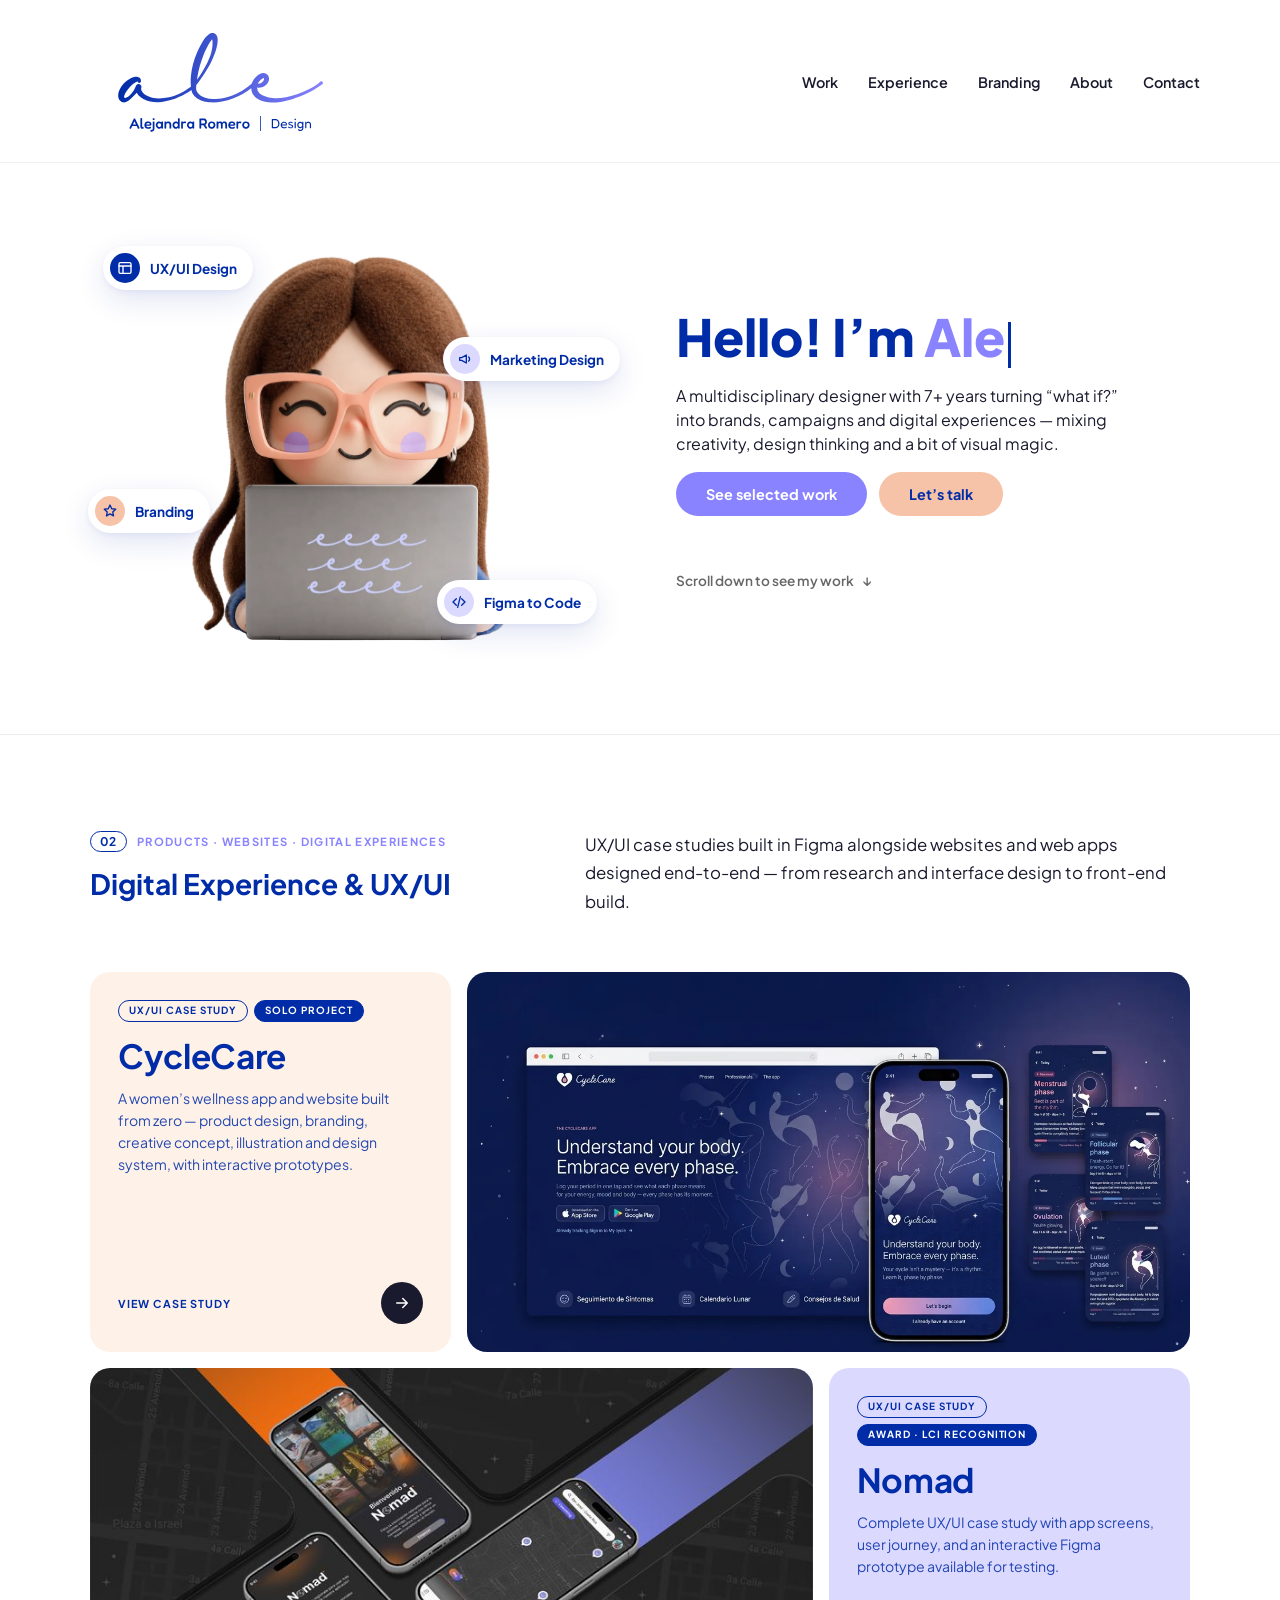
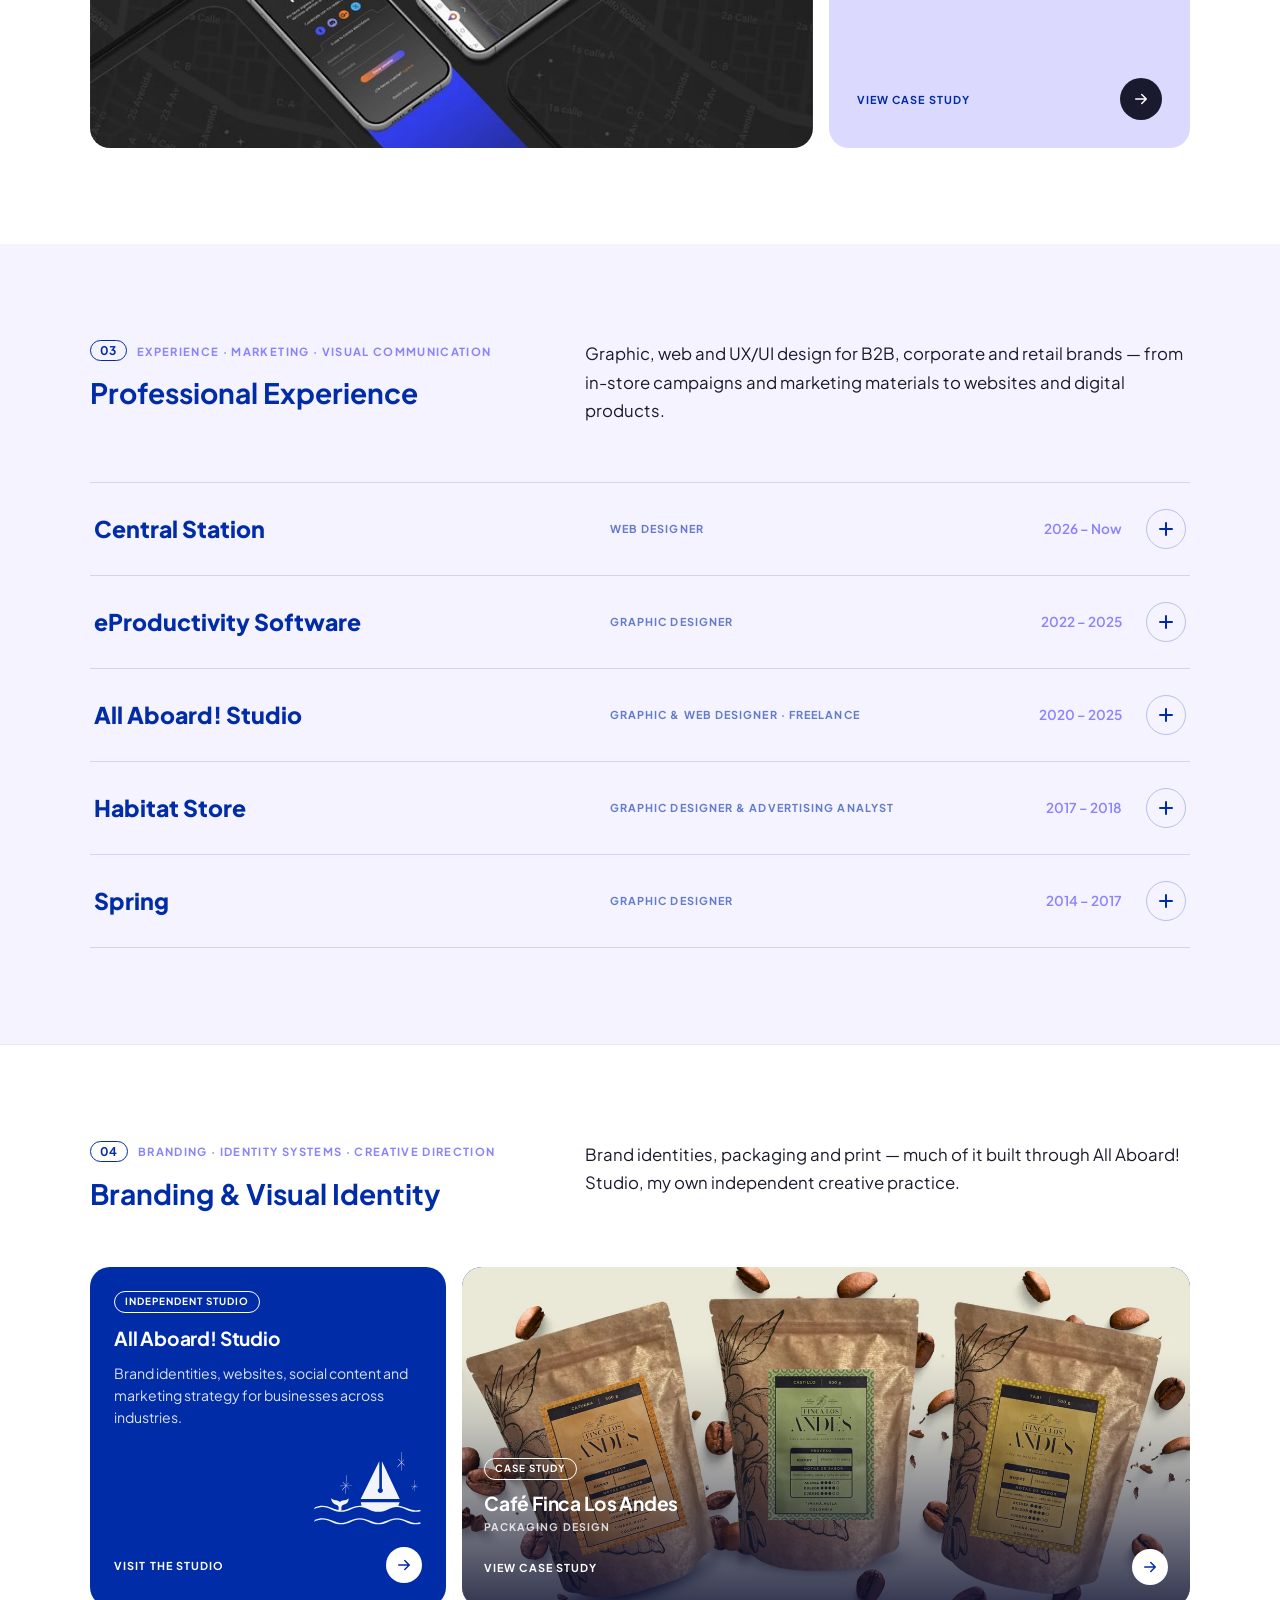
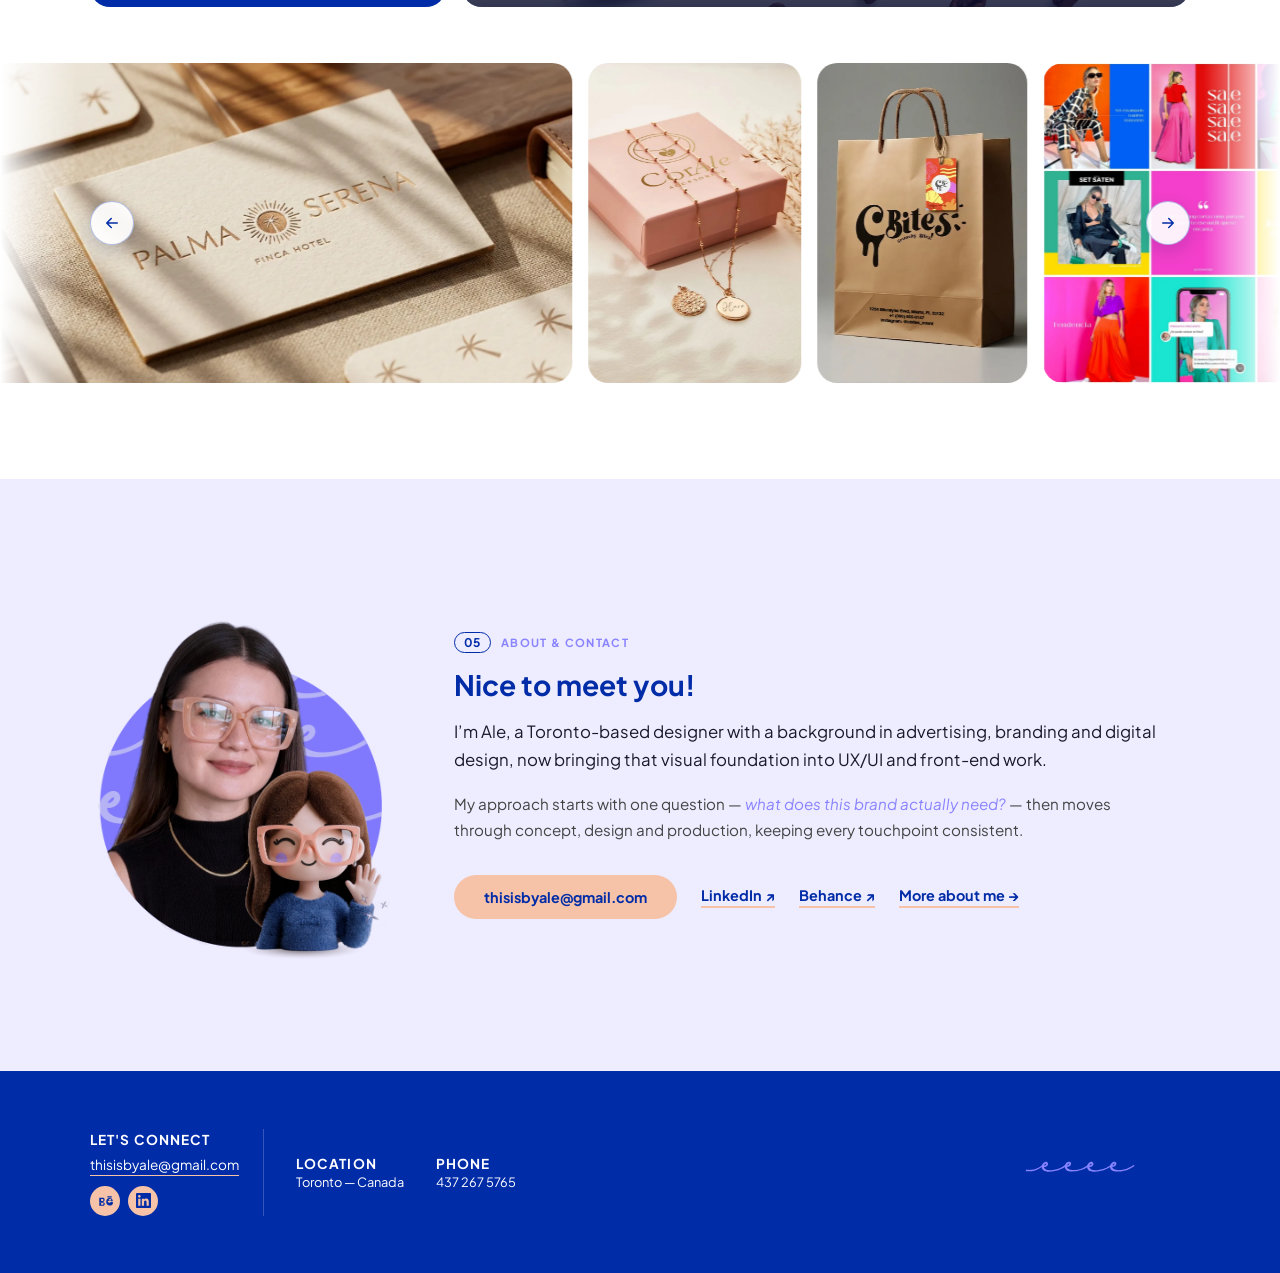
==== commit 015157aa: "All Aboard! Studio card: add brand mark Co-Authored-By: Claude Opus 5.5 <noreply@anthropic.com> Clau" ====
--- a/index.html
+++ b/index.html
@@ -261,6 +261,7 @@
     <div class="case-grid brand-grid">
 
       <a href="case-studies/all-aboard/all-aboard-studio-case-study.html" class="case case--tile tone-blue brand-card brand-card--studio">
+        <img class="studio-mark" src="assets/all-aboard-mark.svg" alt="" aria-hidden="true" />
         <span class="case-tag">Independent Studio</span>
         <h3 class="case-title">All Aboard! Studio</h3>
         <p class="case-text">Brand identities, websites, social content and marketing strategy for businesses across industries.</p>
--- a/style.css
+++ b/style.css
@@ -1600,3 +1600,8 @@
 .case-tags { display: flex; flex-wrap: wrap; gap: 6px; }
 .case-tag--solid { background: var(--blue); border-color: var(--blue); color: var(--white); }
 .tone-blue .case-tag--solid { background: var(--white); color: var(--blue); border-color: var(--white); }
+
+/* All Aboard! Studio card: brand mark */
+.brand-card--studio { position: relative; }
+.studio-mark { position: absolute; bottom: 76px; right: 22px; width: 110px; height: auto; opacity: .95; pointer-events: none; }
+@media (max-width: 900px) { .studio-mark { width: 60px; bottom: auto; top: 16px; right: 18px; } }
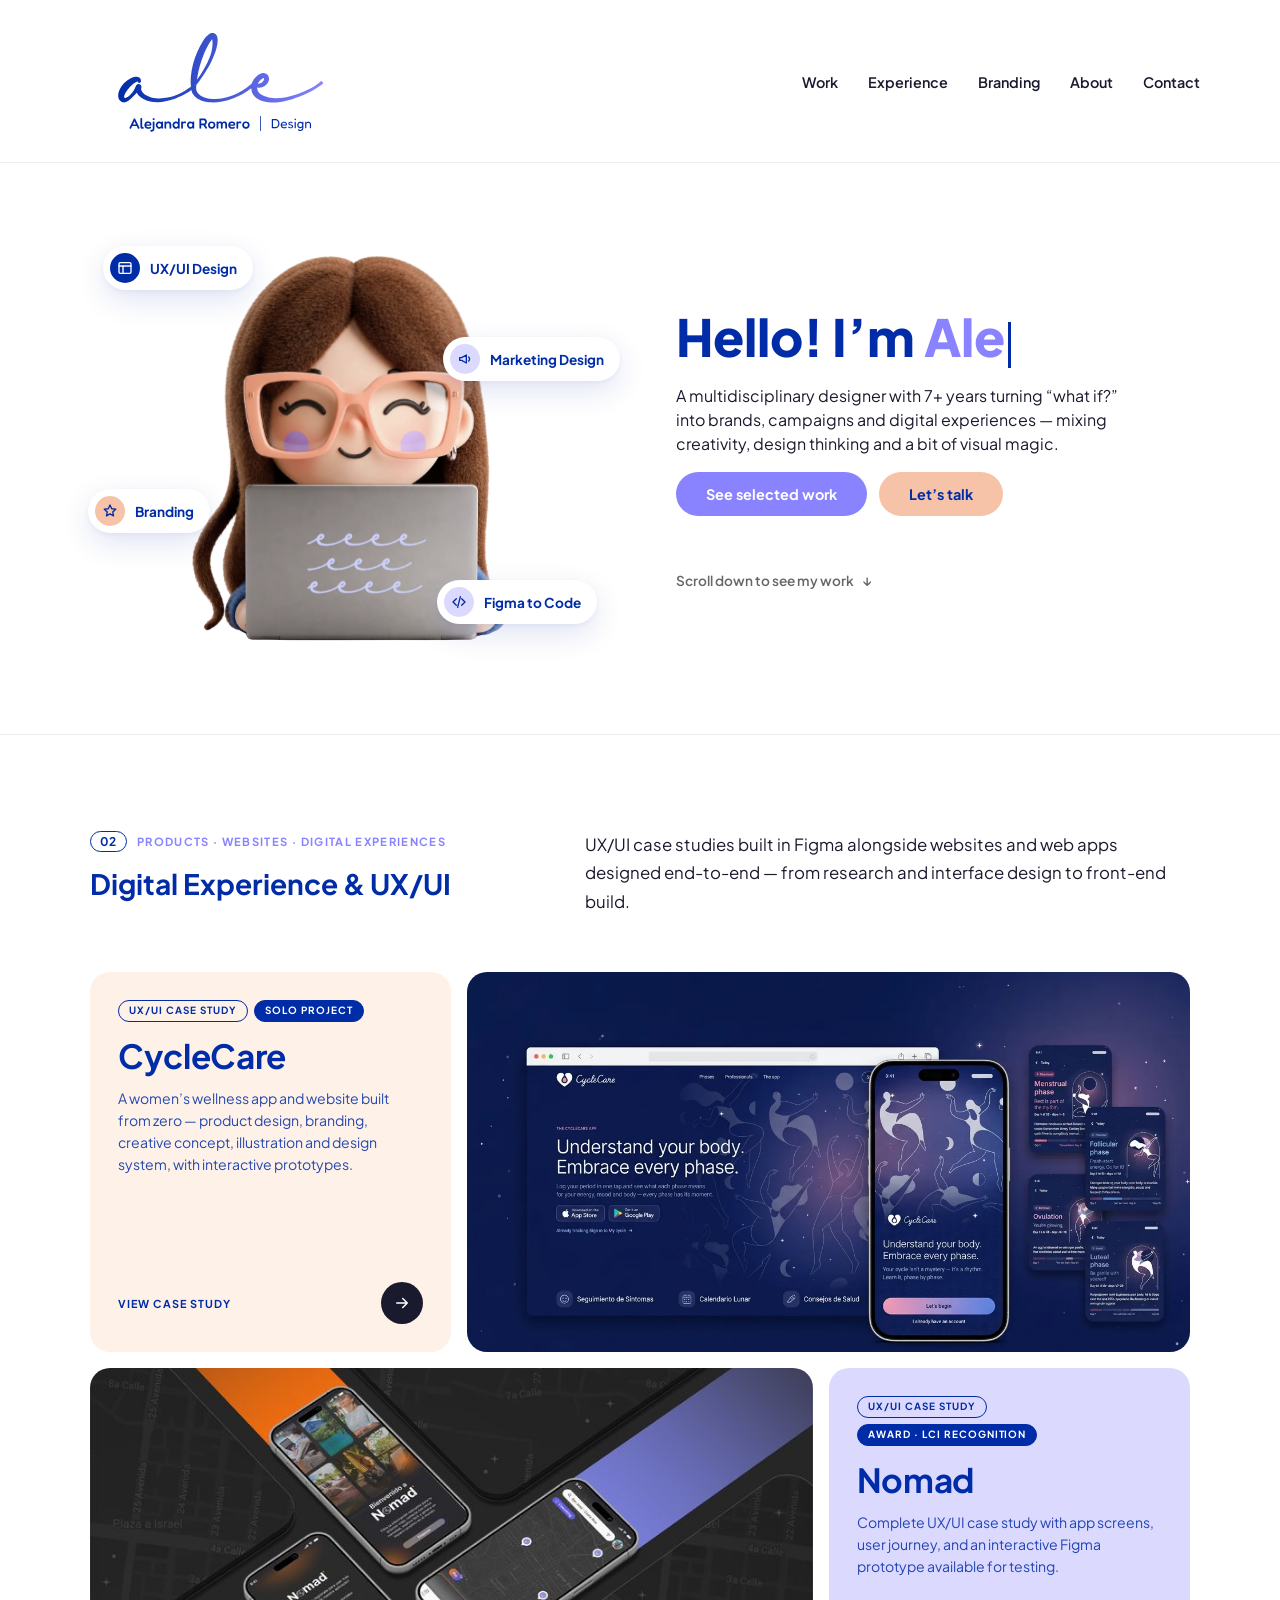
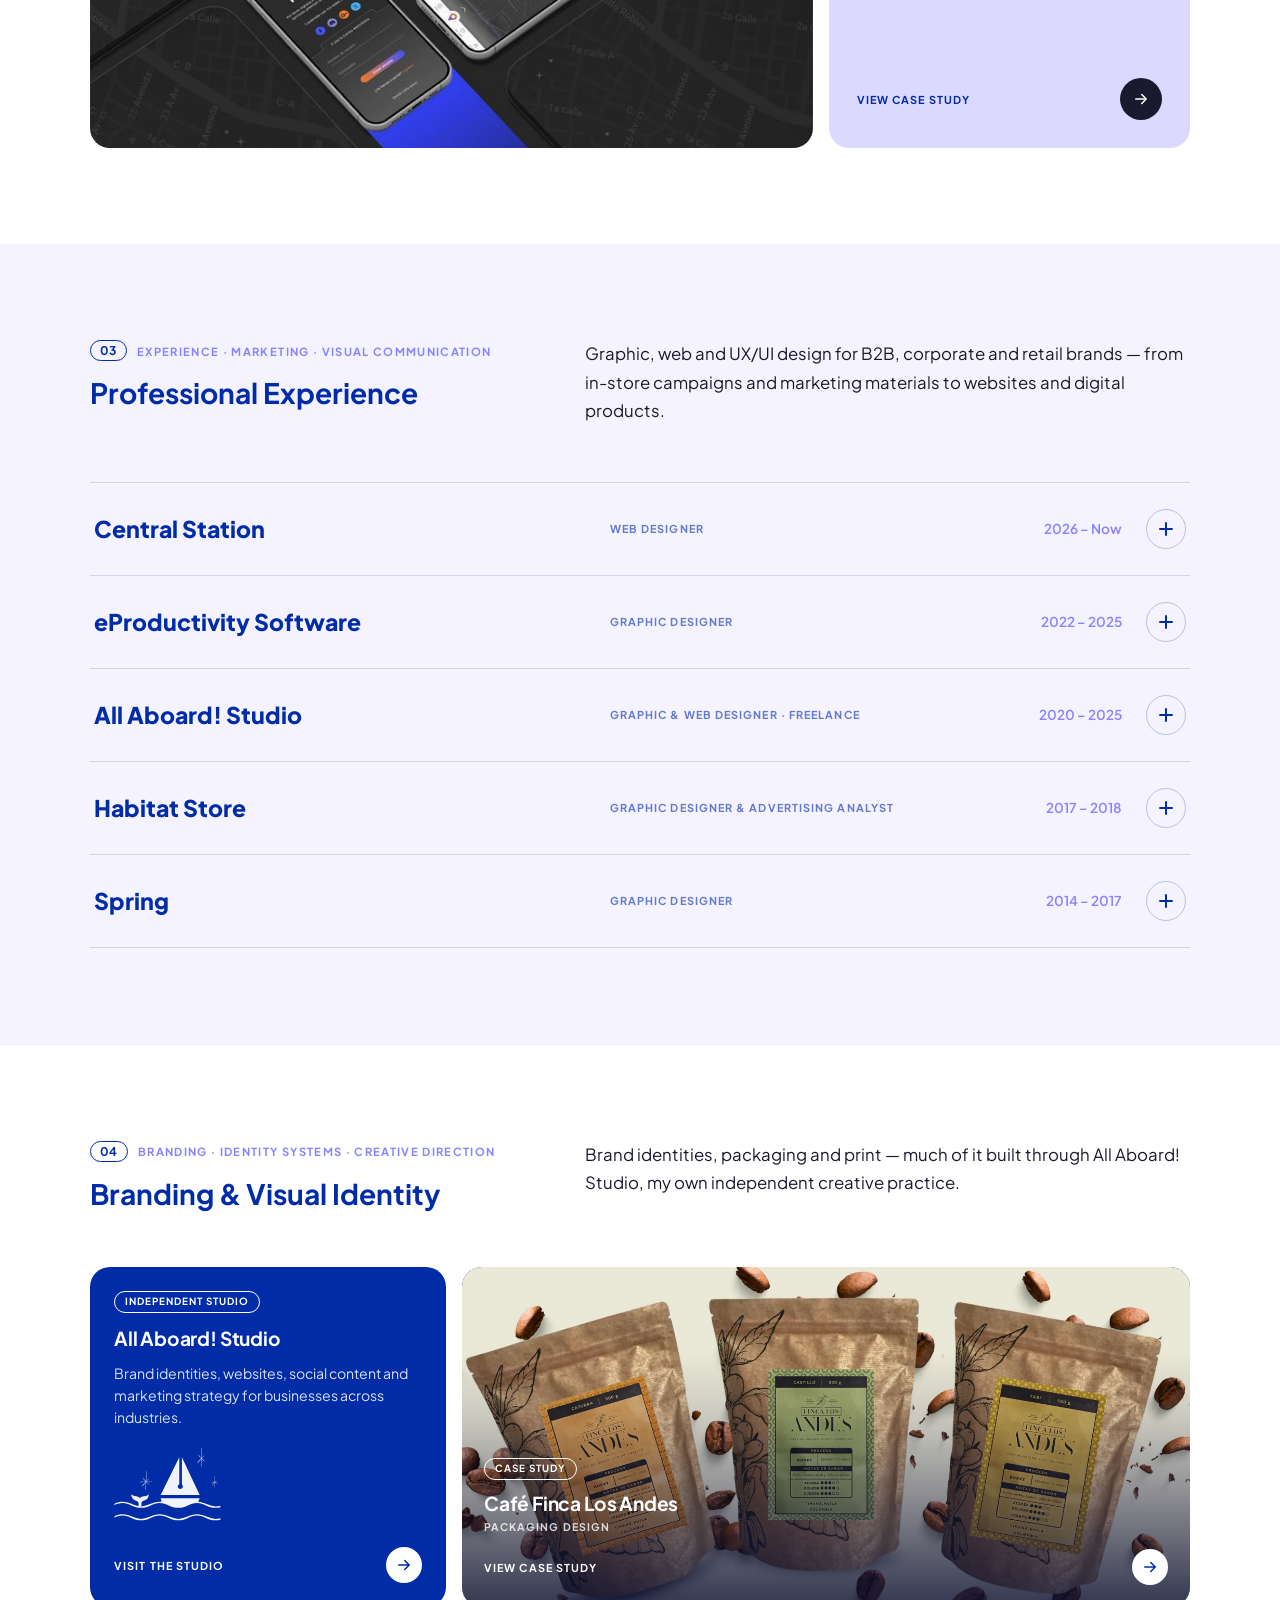
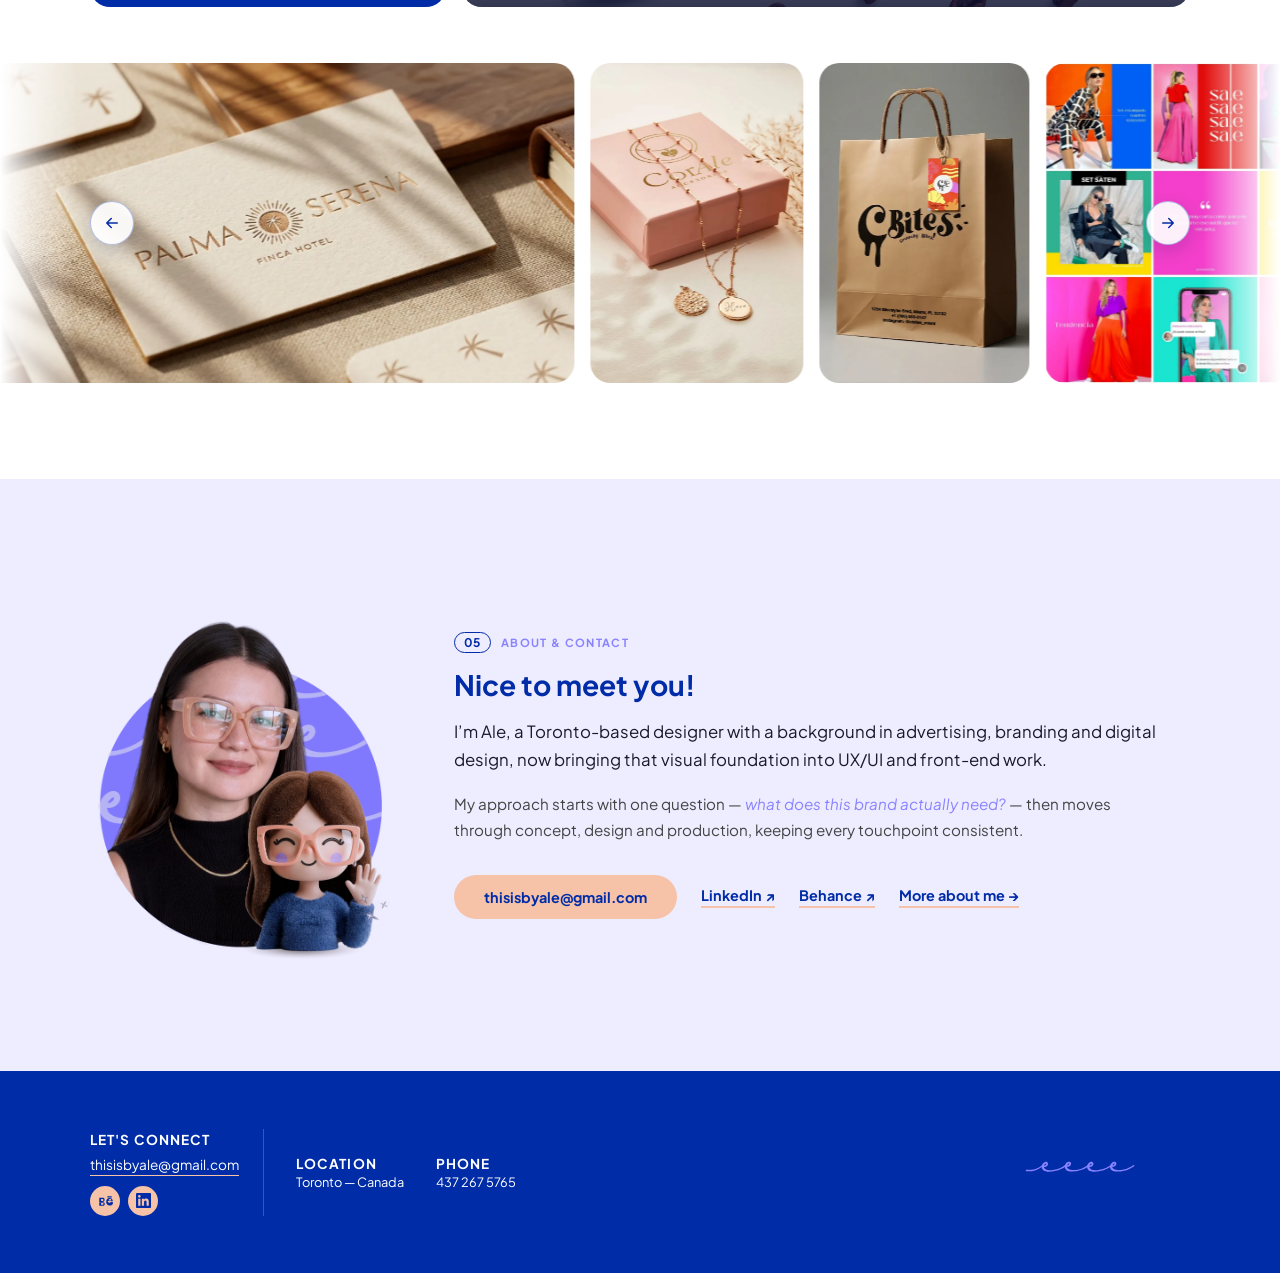
==== commit dc9366f9: "Studio mark left-aligned above the CTA; studio card grows on mobile Co-Authored-By: Claude Opus 5.5 " ====
--- a/index.html
+++ b/index.html
@@ -261,10 +261,10 @@
     <div class="case-grid brand-grid">
 
       <a href="case-studies/all-aboard/all-aboard-studio-case-study.html" class="case case--tile tone-blue brand-card brand-card--studio">
-        <img class="studio-mark" src="assets/all-aboard-mark.svg" alt="" aria-hidden="true" />
         <span class="case-tag">Independent Studio</span>
         <h3 class="case-title">All Aboard! Studio</h3>
         <p class="case-text">Brand identities, websites, social content and marketing strategy for businesses across industries.</p>
+        <img class="studio-mark" src="assets/all-aboard-mark.svg" alt="" aria-hidden="true" />
         <div class="case-foot"><span class="case-cta">Visit the studio</span><span class="case-arrow case-arrow--light" aria-hidden="true"><svg viewBox="0 0 24 24"><path d="M5 12h14M13 6l6 6-6 6"/></svg></span></div>
       </a>
       <a href="case-studies/cafe-los-andes/cafe-los-andes.html" class="case case--overlay brand-card brand-card--wide">
--- a/style.css
+++ b/style.css
@@ -1603,5 +1603,9 @@
 
 /* All Aboard! Studio card: brand mark */
 .brand-card--studio { position: relative; }
-.studio-mark { position: absolute; bottom: 76px; right: 22px; width: 110px; height: auto; opacity: .95; pointer-events: none; }
-@media (max-width: 900px) { .studio-mark { width: 60px; bottom: auto; top: 16px; right: 18px; } }
+.studio-mark { display: block; width: 110px; height: auto; margin-top: auto; opacity: .95; pointer-events: none; }
+.brand-card--studio .case-foot { margin-top: 0; padding-top: 6px; }
+@media (max-width: 900px) {
+  .studio-mark { width: 84px; margin-top: 8px; }
+  .brand-grid { grid-template-rows: auto; } /* studio card (first row) grows to fit the mark */
+}
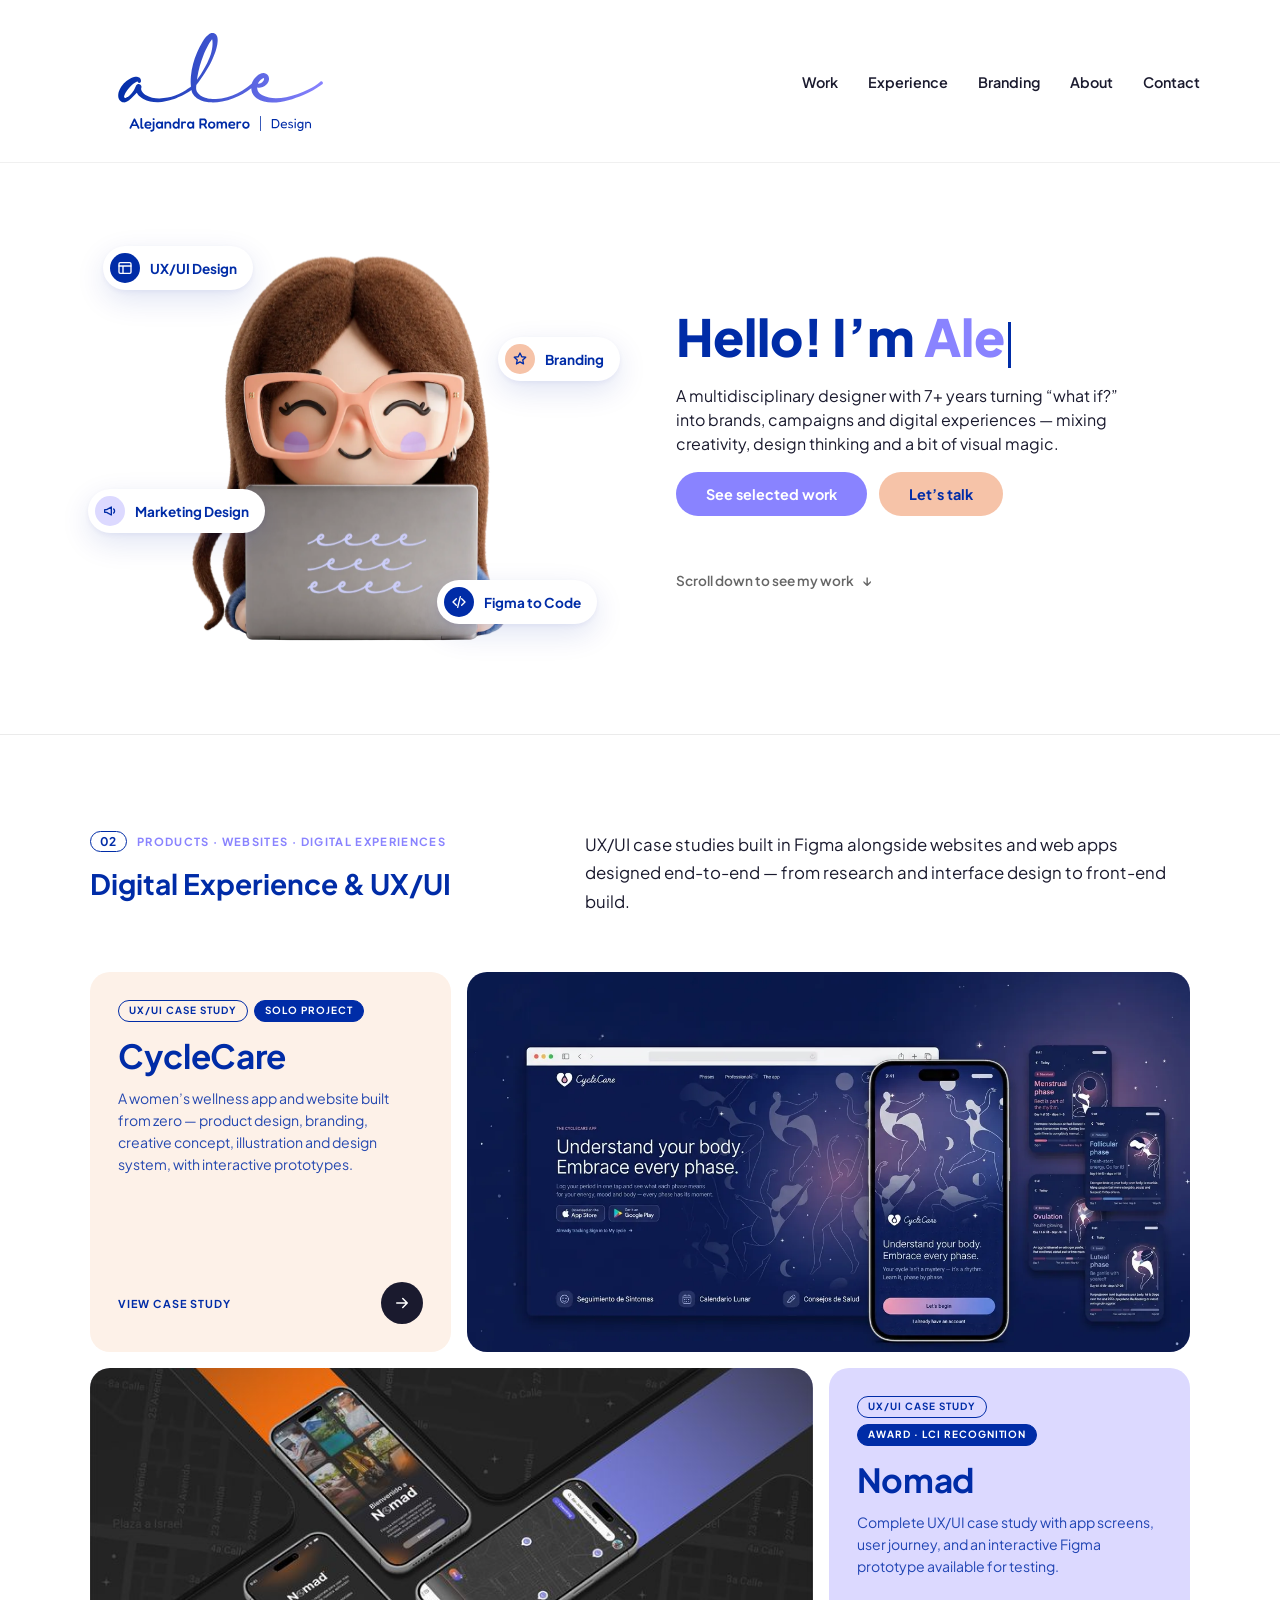
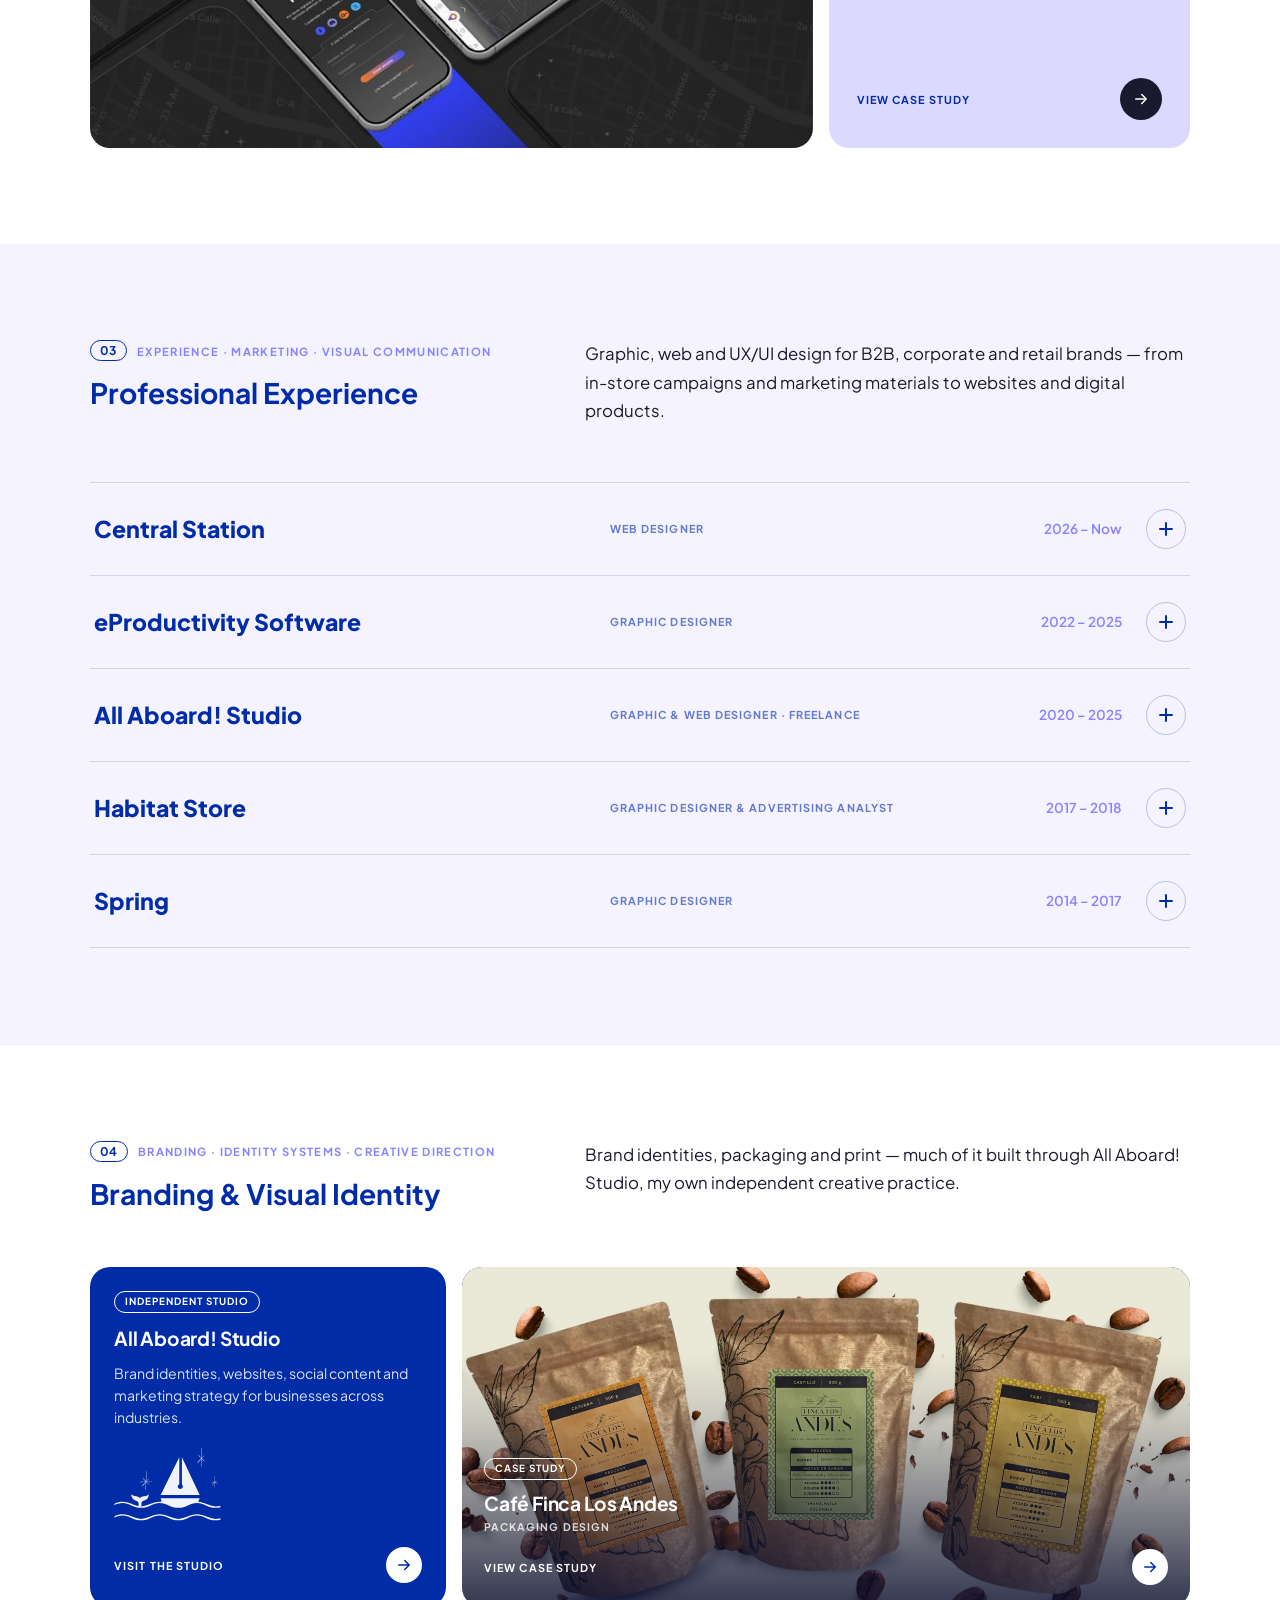
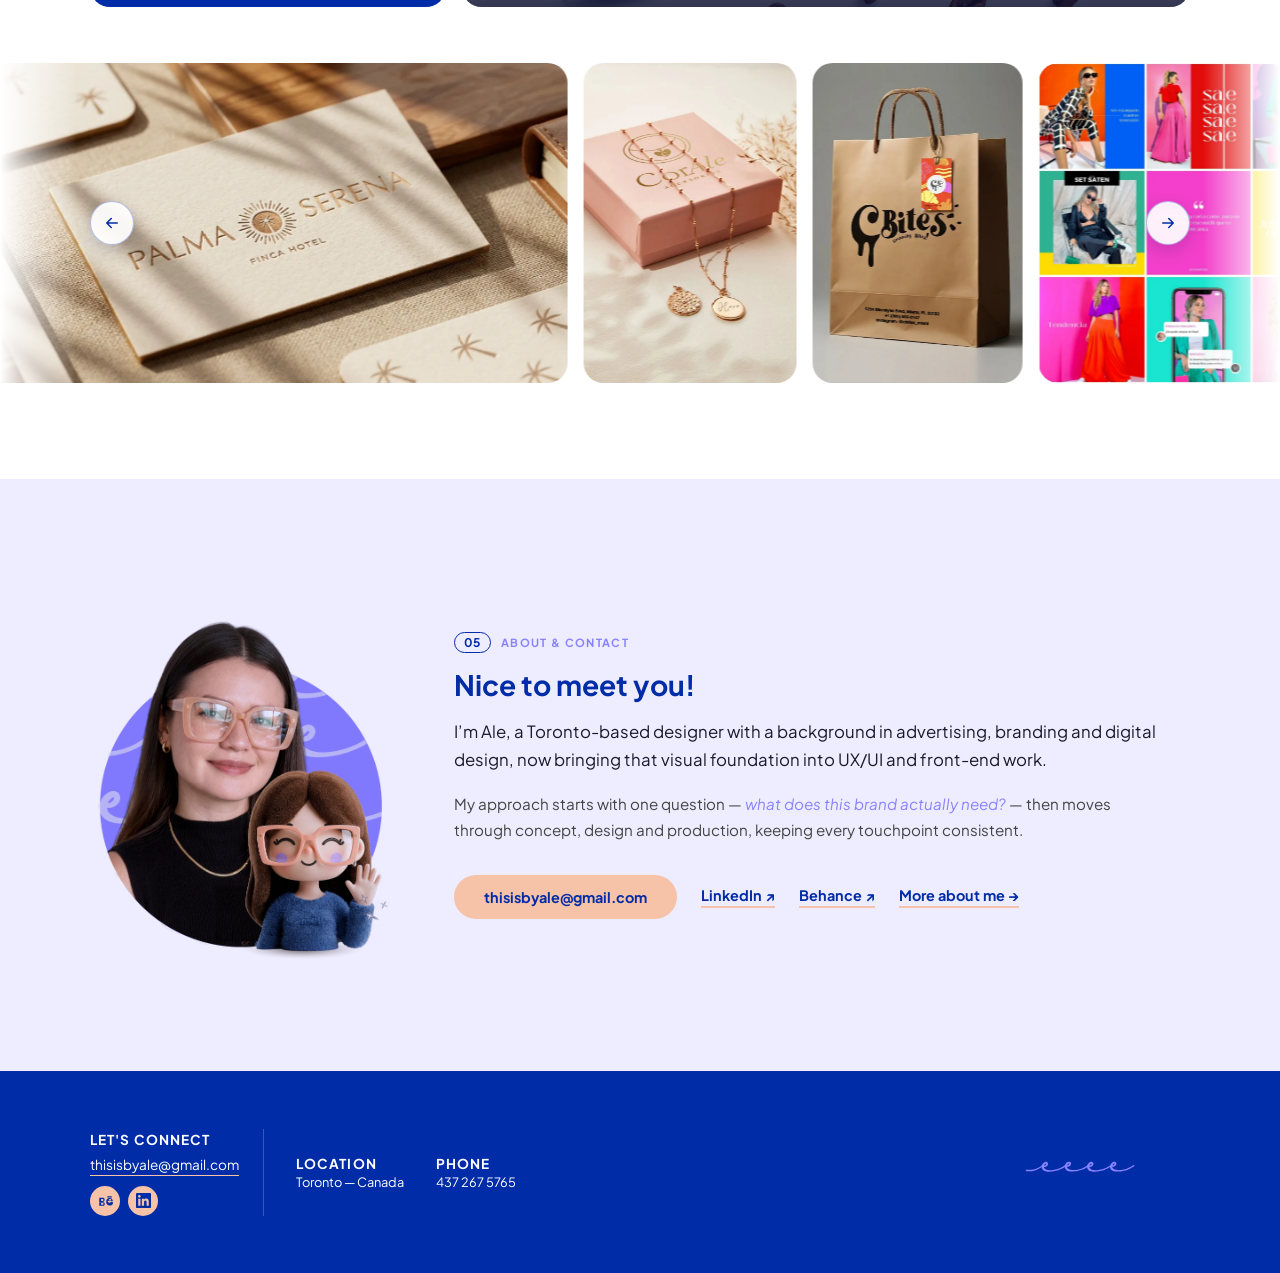
==== commit b9f77bfb: "Hero tags: swap Branding/Marketing positions and rebalance colors Co-Authored-By: Claude Opus 5.5 <n" ====
--- a/index.html
+++ b/index.html
@@ -45,9 +45,9 @@
       </div>
       <ul class="hero-tags" aria-label="Disciplines">
         <li class="hero-tag hero-tag--1"><span class="hero-tag-icon tone-blue" aria-hidden="true"><svg viewBox="0 0 24 24"><rect x="3" y="4" width="18" height="16" rx="2"/><path d="M3 9h18M9 9v11"/></svg></span>UX/UI Design</li>
-        <li class="hero-tag hero-tag--3"><span class="hero-tag-icon tone-lilac" aria-hidden="true"><svg viewBox="0 0 24 24"><path d="M4 10v4h3l7 4V6L7 10H4z"/><path d="M17.5 9a4 4 0 0 1 0 6"/></svg></span>Marketing Design</li>
-        <li class="hero-tag hero-tag--5"><span class="hero-tag-icon tone-pink" aria-hidden="true"><svg viewBox="0 0 24 24"><path d="M12 3l2.6 5.6 6 .7-4.5 4.1 1.2 6L12 16.4 6.7 19.4l1.2-6L3.4 9.3l6-.7z"/></svg></span>Branding</li>
-        <li class="hero-tag hero-tag--6"><span class="hero-tag-icon tone-lilac" aria-hidden="true"><svg viewBox="0 0 24 24"><path d="M8 7l-5 5 5 5M16 7l5 5-5 5M14 4l-4 16"/></svg></span>Figma to Code</li>
+        <li class="hero-tag hero-tag--3"><span class="hero-tag-icon tone-pink" aria-hidden="true"><svg viewBox="0 0 24 24"><path d="M12 3l2.6 5.6 6 .7-4.5 4.1 1.2 6L12 16.4 6.7 19.4l1.2-6L3.4 9.3l6-.7z"/></svg></span>Branding</li>
+        <li class="hero-tag hero-tag--5"><span class="hero-tag-icon tone-lilac" aria-hidden="true"><svg viewBox="0 0 24 24"><path d="M4 10v4h3l7 4V6L7 10H4z"/><path d="M17.5 9a4 4 0 0 1 0 6"/></svg></span>Marketing Design</li>
+        <li class="hero-tag hero-tag--6"><span class="hero-tag-icon tone-blue" aria-hidden="true"><svg viewBox="0 0 24 24"><path d="M8 7l-5 5 5 5M16 7l5 5-5 5M14 4l-4 16"/></svg></span>Figma to Code</li>
       </ul>
       </div>
     </div>
